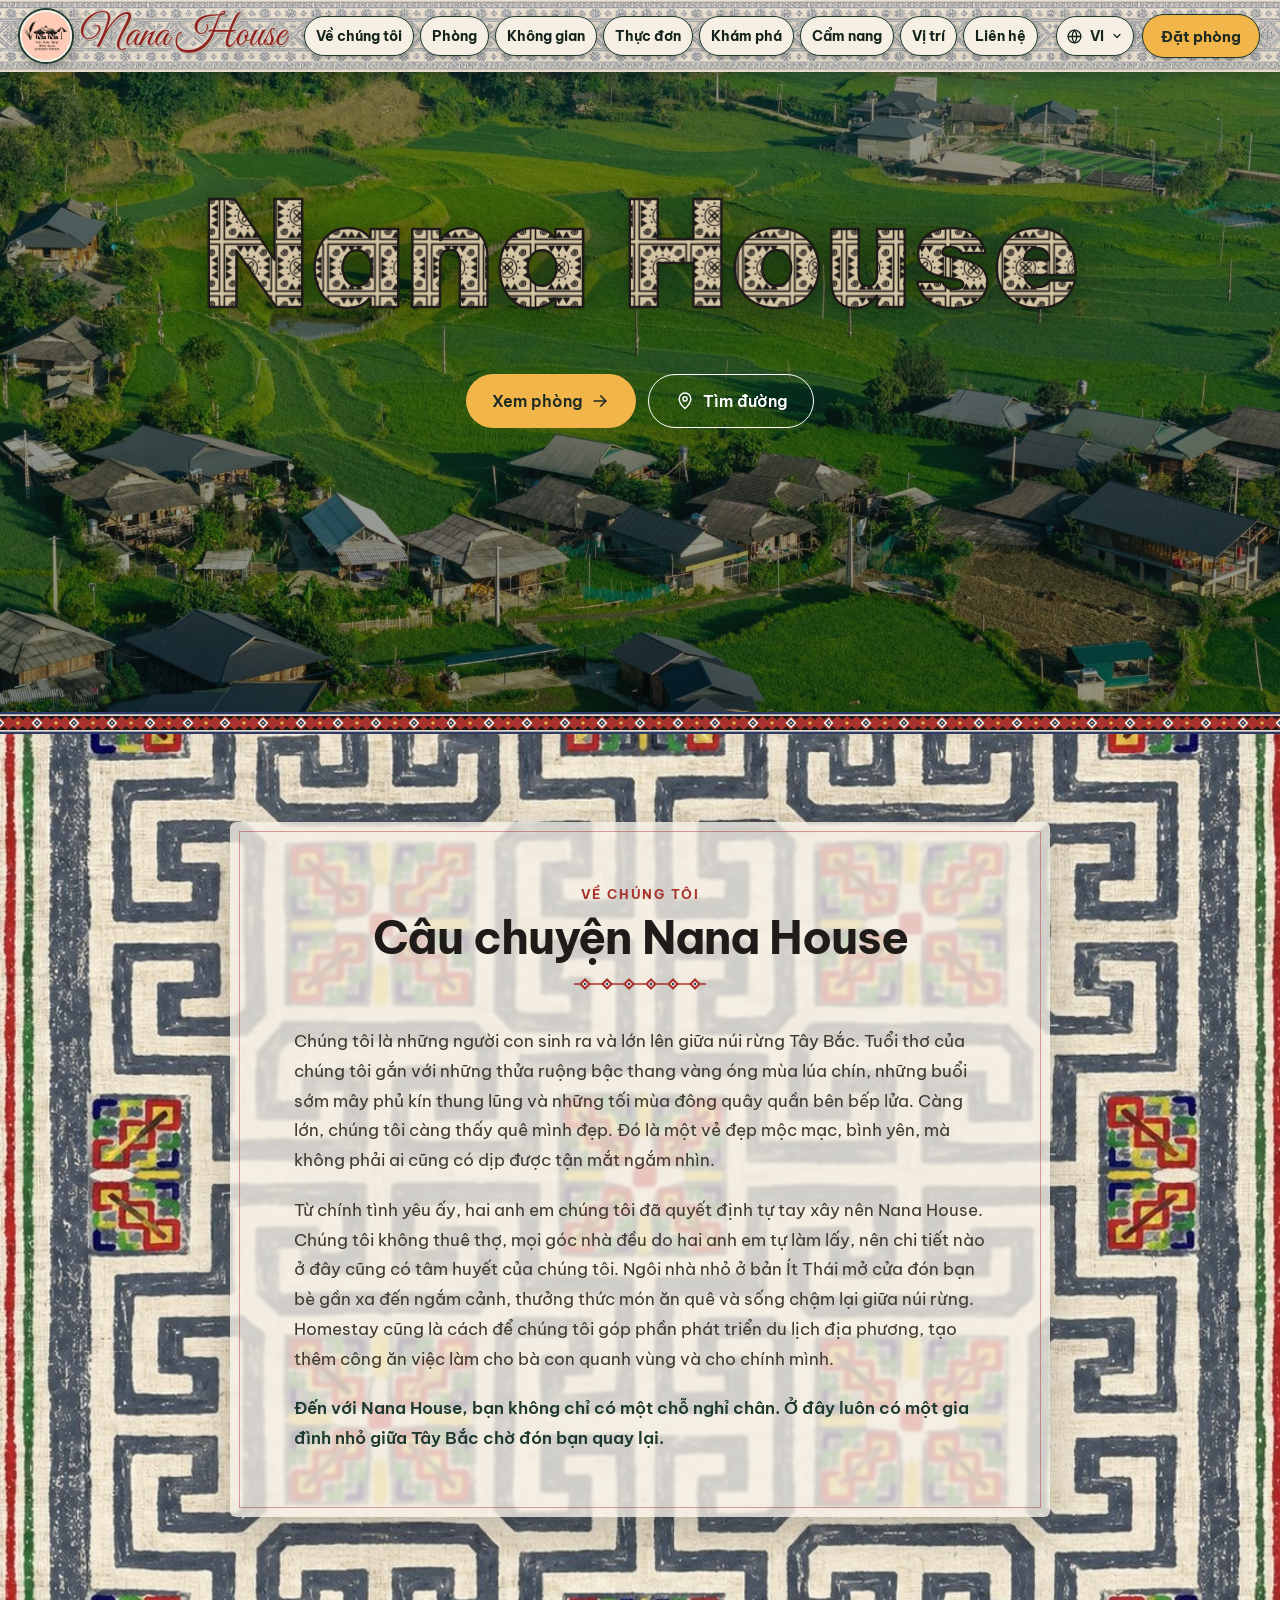
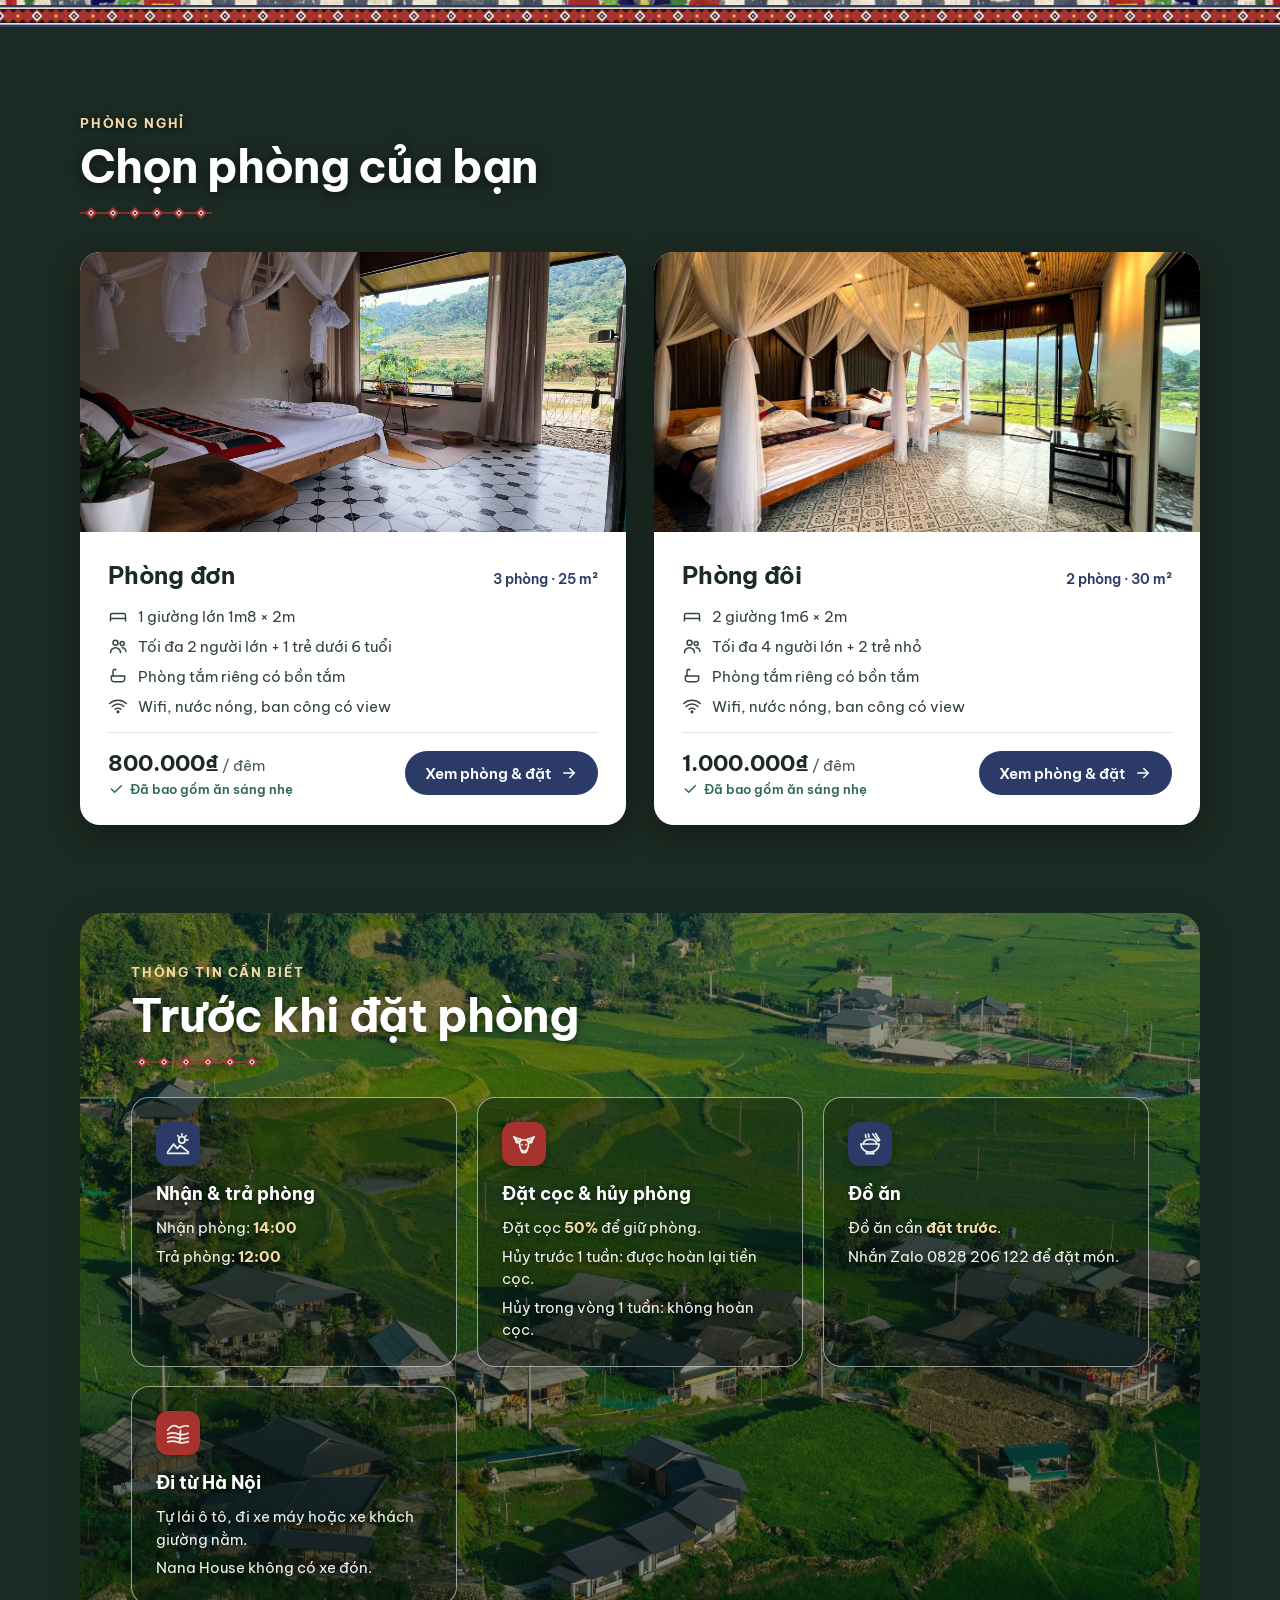
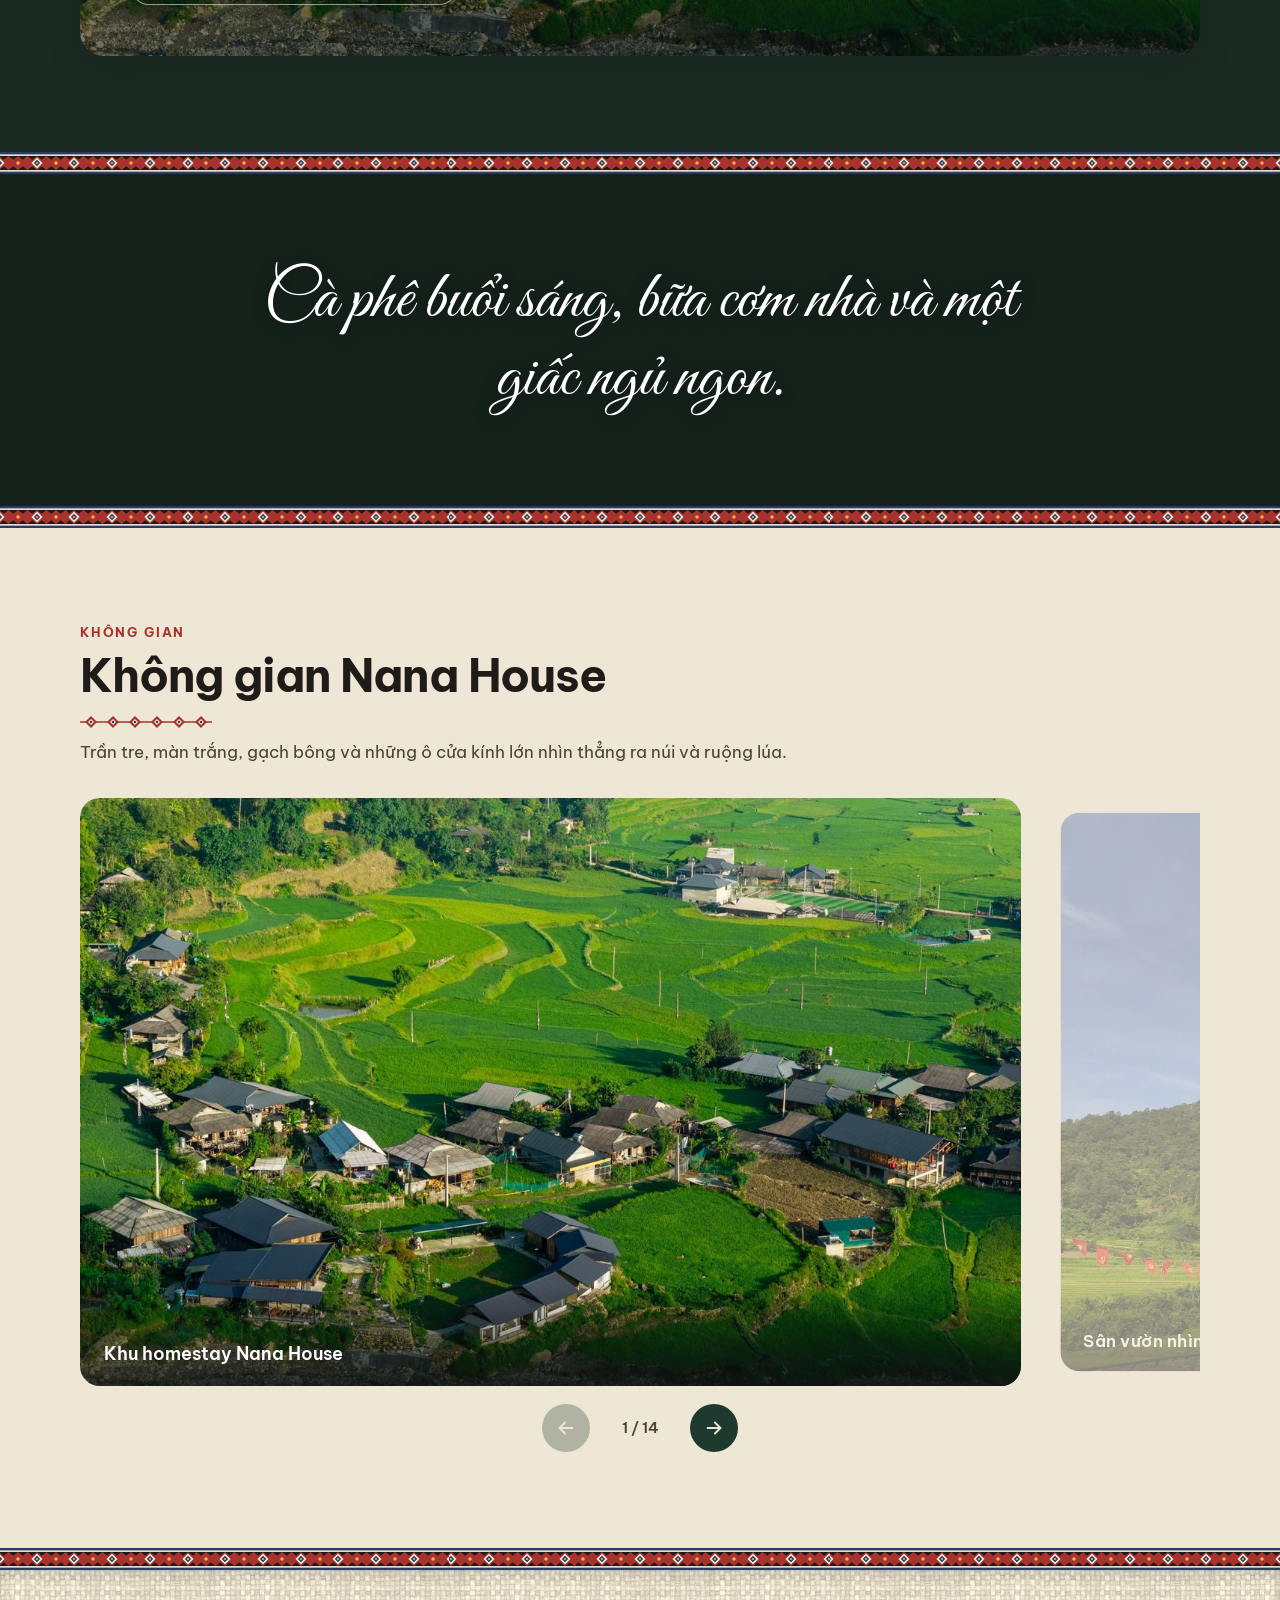
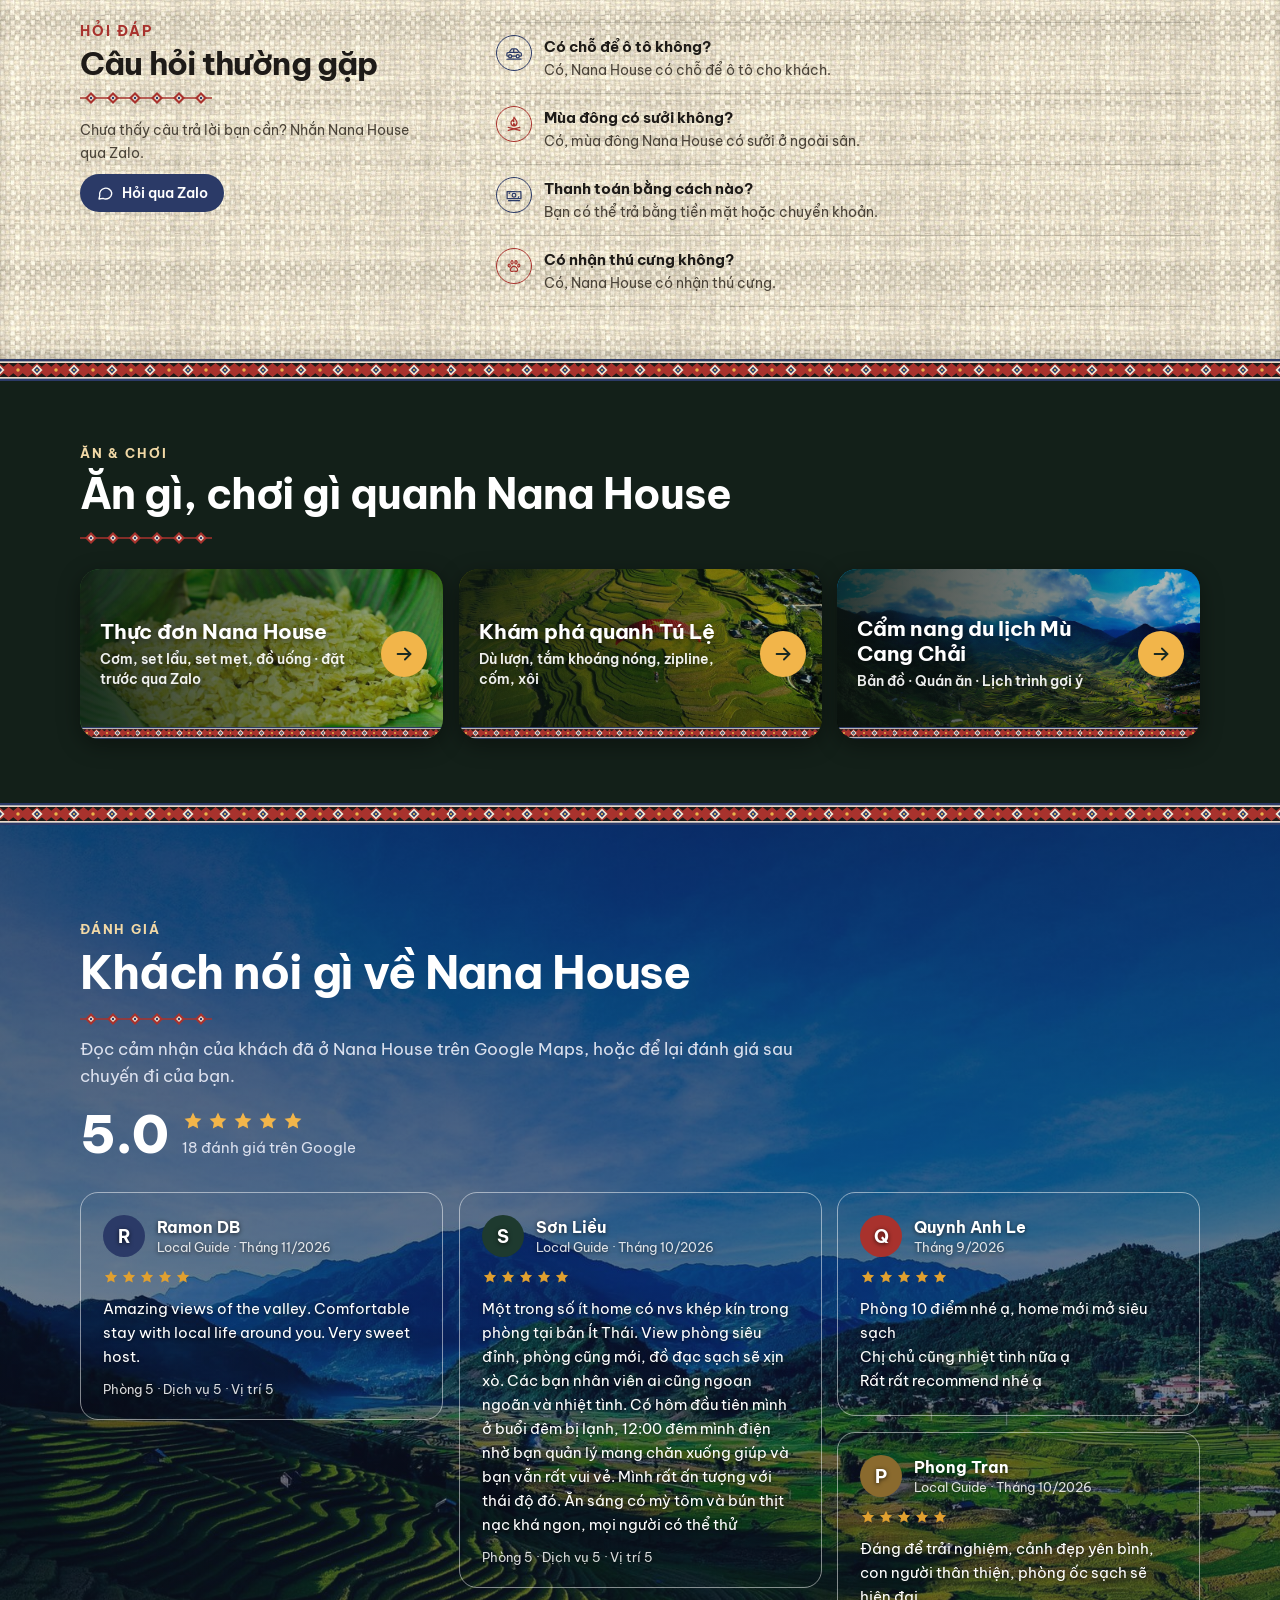
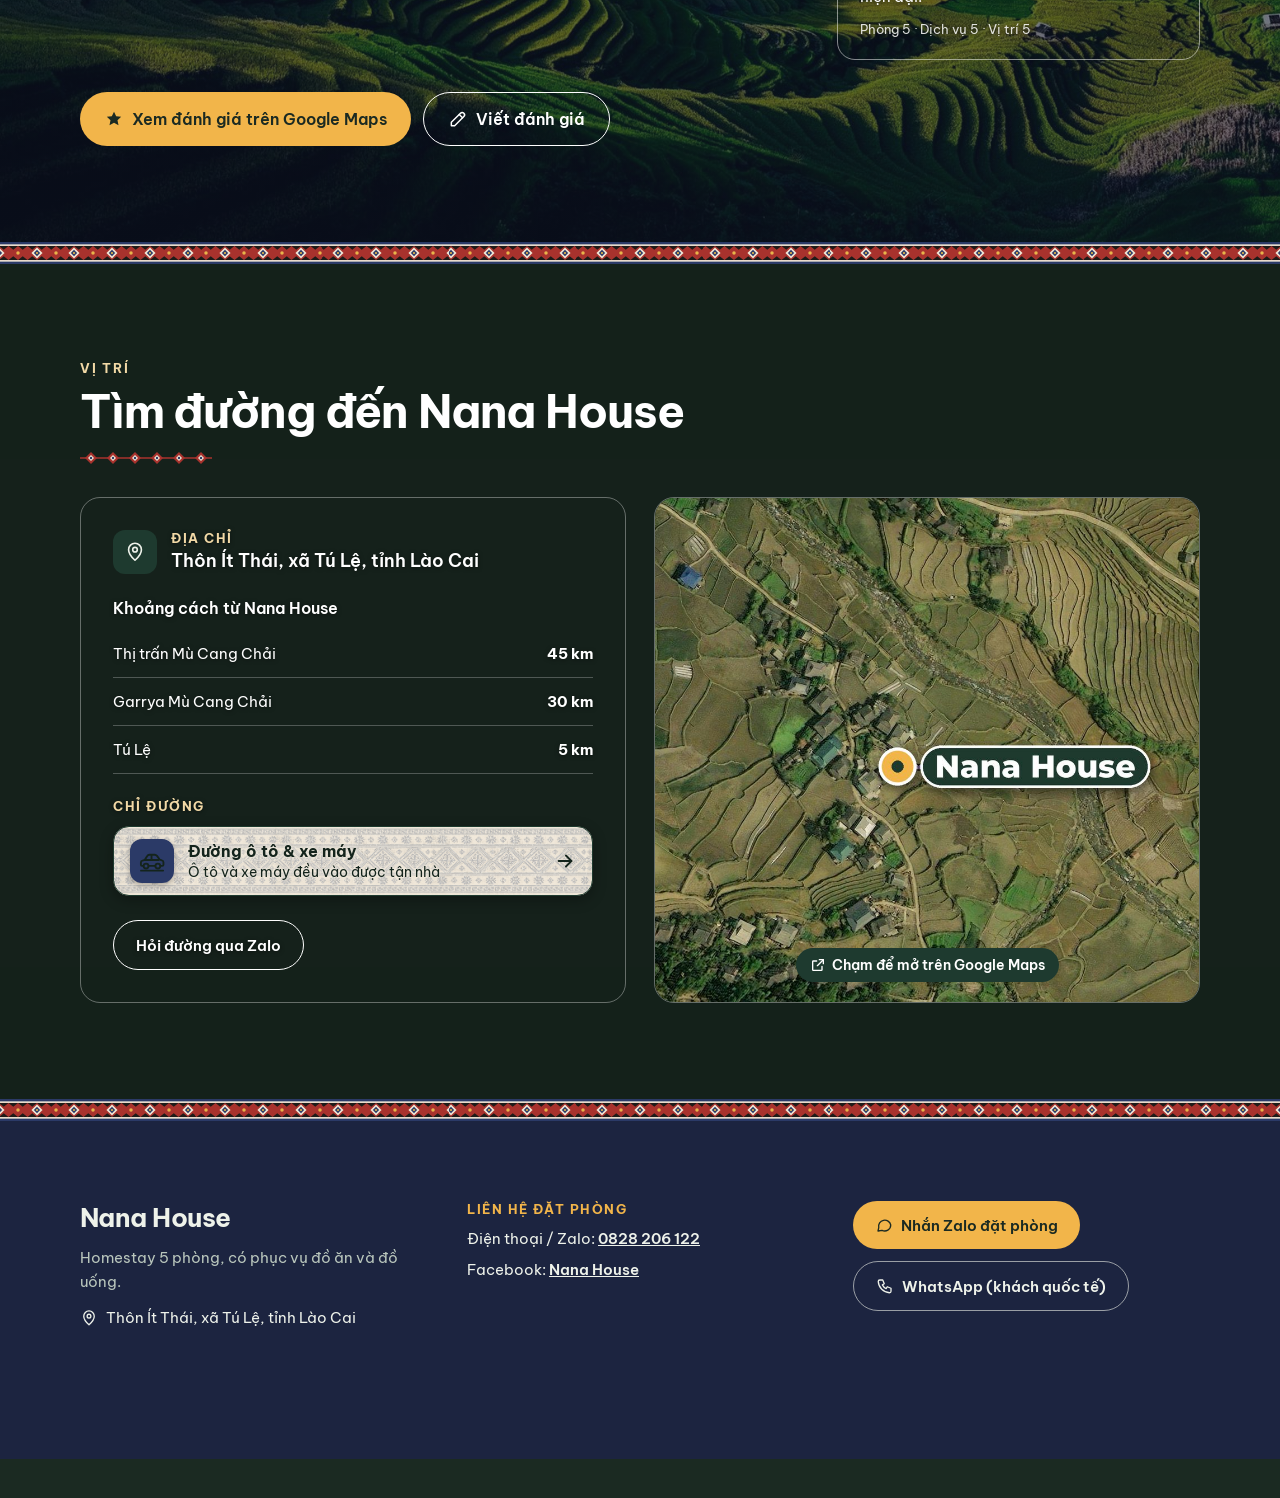
==== index.html @ 9cf0c34d "Sửa chữ trắng ở "Trước khi đặt phòng"; bản đồ Điểm du lịch chuyển sang ảnh vệ tinh - Các ô thông tin" ====
<!doctype html>
<html lang="vi">
<head>
<meta charset="utf-8">
<meta name="viewport" content="width=device-width, initial-scale=1">
<title>Nana House – Homestay ở Tú Lệ, Lào Cai</title>
<meta name="description" content="Nana House – homestay 5 phòng ở thôn Ít Thái, xã Tú Lệ, tỉnh Lào Cai. Phòng có bồn tắm, ban công nhìn ra ruộng bậc thang, có phục vụ đồ ăn, cà phê và đồ uống.">
<meta property="og:type" content="website">
<meta property="og:site_name" content="Nana House">
<meta property="og:title" content="Nana House – Homestay ở Tú Lệ, Lào Cai">
<meta property="og:description" content="Nana House – homestay 5 phòng ở thôn Ít Thái, xã Tú Lệ, tỉnh Lào Cai. Phòng có bồn tắm, ban công nhìn ra ruộng bậc thang, có phục vụ đồ ăn, cà phê và đồ uống.">
<meta property="og:image" content="https://nanahousetule.github.io/img/og-image.jpg">
<meta property="og:image:width" content="1200">
<meta property="og:image:height" content="630">
<meta property="og:url" content="https://nanahousetule.github.io/">
<meta name="twitter:card" content="summary_large_image">
<link rel="canonical" href="https://nanahousetule.github.io/">
<meta name="theme-color" content="#1E3A2F">
<link rel="icon" href="img/favicon.svg" type="image/svg+xml">
<link href="https://fonts.googleapis.com/css2?family=Be+Vietnam+Pro:wght@400;500;600;700;800;900&amp;family=Great+Vibes&amp;display=swap" rel="stylesheet">
<style>
html{scroll-behavior:smooth}
body{margin:0;font-family:'Be Vietnam Pro',system-ui,sans-serif;color:#1B2A22;background:#1B2A22}
.nh-bg{background:#2F5A2A url("img/home-bg.jpg") 45% 70% / cover no-repeat}
a{color:#1E4A38}a:hover{color:#12301F}
.lang-vi .en{display:none}
.lang-en .vi{display:none}
a:focus-visible,button:focus-visible{outline:3px solid #F2B54A;outline-offset:3px}
.nh-strip{display:block;height:22px;background:url("img/brocade.svg") repeat-x center / auto 22px}
.nh-orn{display:block;width:132px;height:14px;margin-top:4px;background:url("img/brocade-sm.svg") repeat-x left center / auto 14px}
@keyframes nhUp{from{opacity:0;transform:perspective(1000px) translateY(70px) rotateX(22deg) scale(.96)}to{opacity:1;transform:none}}
@keyframes nhLeft{from{opacity:0;transform:perspective(1000px) translateX(-90px) rotateY(18deg)}to{opacity:1;transform:none}}
@keyframes nhRight{from{opacity:0;transform:perspective(1000px) translateX(90px) rotateY(-18deg)}to{opacity:1;transform:none}}
.rv-load{animation:nhUp 1.6s cubic-bezier(.16,.8,.24,1) both}
.rv-d2{animation-delay:.35s}
.nh-js .rv,.nh-js .rv-l,.nh-js .rv-r{opacity:0;transition:opacity 1.4s ease,transform 1.6s cubic-bezier(.16,.8,.24,1);will-change:opacity,transform}
.nh-js .rv,.nh-js .rv-l,.nh-js .rv-r{transform:perspective(1000px) translateY(80px) rotateX(14deg) scale(.97)}
.nh-js .is-in{opacity:1;transform:none}
.nh-car{position:relative;display:flex;flex-direction:column;gap:18px}
.nh-track{position:relative;display:flex;gap:16px;overflow-x:auto;overflow-y:hidden;scroll-snap-type:x mandatory;scroll-behavior:smooth;-webkit-overflow-scrolling:touch;overscroll-behavior-x:contain;scrollbar-width:none}
.nh-track::-webkit-scrollbar{display:none}
.nh-track:focus-visible{outline:3px solid #F2B54A;outline-offset:4px}
.nh-slide{position:relative;flex:0 0 84%;margin:0;scroll-snap-align:center;scroll-snap-stop:always;aspect-ratio:16/10;max-height:620px;border-radius:20px;overflow:hidden;background:#D8C9AA}
.nh-js .nh-slide{opacity:.45;transform:scale(.95);transition:opacity 1s ease,transform 1.1s cubic-bezier(.16,.8,.24,1)}
.nh-js .nh-slide.nh-on{opacity:1;transform:none}
.nh-slide img{display:block;width:100%;height:100%;object-fit:cover}
.nh-slide figcaption{position:absolute;left:0;right:0;bottom:0;padding:56px 24px 20px;background:linear-gradient(to top,rgba(14,20,16,.82),rgba(14,20,16,0));color:#FFFFFF;font-size:18px;font-weight:600;line-height:1.35}
.nh-ctrl{display:flex;align-items:center;justify-content:center;gap:14px}
.nh-arrow{width:48px;height:48px;border:0;border-radius:999px;background:#1E3A2F;color:#EFE7D6;display:flex;align-items:center;justify-content:center;cursor:pointer;transition:opacity .3s}
.nh-arrow:disabled{opacity:.3;cursor:default}
.nh-dots{display:flex;align-items:center}
.nh-dot{width:28px;height:44px;border:0;padding:0;background:transparent;display:flex;align-items:center;justify-content:center;cursor:pointer}
.nh-dot span{display:block;width:9px;height:9px;border-radius:999px;background:rgba(30,27,24,.28);transition:width .5s ease,background .5s ease}
.nh-dot.nh-on span{width:24px;background:#A8322D}
.nh-duo{display:grid;grid-template-columns:1fr 1fr;gap:4px;background:#EFE7D6}
.nh-duo img{min-width:0;min-height:0}
.nh-count{min-width:72px;text-align:center;font-size:15px;font-weight:600;color:#4A4338;font-variant-numeric:tabular-nums}
@media (max-width: 720px){.nh-slide{flex-basis:88%;aspect-ratio:4/3}.nh-slide figcaption{font-size:15px;padding:44px 16px 14px}}
.nh-faq{display:grid;grid-template-columns:minmax(240px,1fr) 2fr;gap:28px 64px;align-items:start}
@media (max-width: 860px){.nh-faq{grid-template-columns:1fr}}
.nh-revs article{background:transparent !important;border:1px solid rgba(255,255,255,.5);color:#FFFFFF !important;text-shadow:0 1px 4px rgba(0,0,0,.7)}
.nh-revs article p,.nh-revs article strong{color:#FFFFFF !important}
.nh-revs article strong+span,.nh-revs article p+p{color:rgba(255,255,255,.85) !important}
@media (prefers-reduced-motion: reduce){.rv-load{animation:none}.nh-js .rv,.nh-js .rv-l,.nh-js .rv-r{opacity:1;transform:none;transition:none}}
.nh-lg{font-family:inherit;font-size:13px;font-weight:700;min-width:44px;min-height:40px;padding:0 10px;border:0;border-radius:999px;cursor:pointer;background:transparent;color:#EEF2EA}.nh-lg[aria-pressed="true"]{background:#EEF2EA;color:#14241C}
[hidden]{display:none !important}

.nh-solo-in{animation:nhSoloIn .45s ease both}
@keyframes nhSoloIn{from{opacity:0;transform:translateY(16px)}to{opacity:1;transform:none}}
@media (prefers-reduced-motion: reduce){.nh-solo-in{animation:none}}

/* FAQ: compact */
#faq{padding:52px 20px !important}
#faq h2{font-size:clamp(24px,3.4vw,32px) !important}
#faq .nh-faq > div:first-child{gap:6px !important}
#faq .nh-faq > div:first-child p{font-size:14px !important}
#faq .nh-faq > div:first-child a{min-height:38px !important;padding:0 16px !important;font-size:14px !important}
#faq .nh-faq > div:last-child > div{padding:12px 0 !important;gap:12px !important}
#faq .nh-faq > div:last-child > div > span{width:34px !important;height:34px !important}
#faq .nh-faq > div:last-child > div > span svg{width:18px;height:18px}
#faq h3{font-size:15px !important}
#faq h3 + p{font-size:14px !important;line-height:1.5 !important}
@media (max-width:760px){#about{background-size:100% auto !important;background-repeat:repeat-y !important;background-position:center top !important}}

/* Ăn & chơi: three photo cards */
.nh-hub{background:rgba(12,22,17,.5);color:#FFFFFF;padding:64px 20px}
.nh-hub-in{max-width:1120px;margin:0 auto;display:flex;flex-direction:column;gap:24px}
.nh-hub-head{display:flex;flex-direction:column;gap:10px}
.nh-hub-eyebrow{margin:0;font-size:13px;font-weight:700;letter-spacing:.14em;text-transform:uppercase;color:#F2D9A6}
.nh-hub h2{margin:0;font-size:clamp(28px,4vw,42px);line-height:1.1;letter-spacing:-.025em;font-weight:700}
.nh-hub-grid{display:grid;grid-template-columns:repeat(auto-fit,minmax(290px,1fr));gap:16px}
.nh-pcard{position:relative;display:block;height:170px;border-radius:20px;overflow:hidden;color:#FFFFFF;text-decoration:none;background-color:#27435A;background-size:cover;background-repeat:no-repeat;box-shadow:0 6px 22px rgba(0,0,0,.4)}
.nh-pcard:before{content:"";position:absolute;inset:0;background:linear-gradient(90deg,rgba(12,22,17,.84) 0%,rgba(12,22,17,.5) 62%,rgba(12,22,17,.18) 100%)}
.nh-pcard-in{position:absolute;left:20px;right:76px;top:50%;transform:translateY(-50%);text-shadow:0 1px 6px rgba(0,0,0,.6)}
.nh-pcard-t{display:block;font-size:21px;font-weight:700;line-height:1.2;letter-spacing:-.01em}
.nh-pcard-s{display:block;margin-top:6px;font-size:14px;font-weight:600;line-height:1.4;opacity:.92}
.nh-pcard-go{position:absolute;right:16px;top:50%;transform:translateY(-50%);width:46px;height:46px;border-radius:50%;background:#F2B54A;color:#1B2A22;display:flex;align-items:center;justify-content:center}
.nh-pcard-strip{position:absolute;left:0;right:0;bottom:0;height:12px;background:url("img/brocade.svg") repeat-x center / auto 12px}

/* Reviews: long reviews fold on phones */
@media (max-width:760px){.nh-rev-text.is-clamp{display:-webkit-box;-webkit-line-clamp:4;-webkit-box-orient:vertical;overflow:hidden}}
.nh-rev-more{align-self:flex-start;margin-top:-4px;padding:4px 0;border:0;background:none;color:#F2D9A6;font:700 14px/1.2 inherit;font-family:inherit;text-decoration:underline;cursor:pointer}

/* Quick booking */
.nh-quick{background:#FFFFFF;border:1.5px solid #1E3A2F;border-radius:20px;padding:24px;box-shadow:0 8px 24px rgba(30,27,24,.12);display:flex;flex-direction:column;gap:14px;color:#1E1B18}
.nh-quick-eyebrow{margin:0;font-size:13px;font-weight:700;letter-spacing:.14em;text-transform:uppercase;color:#A8322D}
.nh-quick h3{margin:4px 0 0;font-size:clamp(22px,3vw,28px);line-height:1.2;font-weight:700}
.nh-quick-sub{margin:6px 0 0;font-size:15px;line-height:1.55;color:#4A4338}
.nh-quick-form{display:grid;grid-template-columns:repeat(4,minmax(0,1fr));gap:12px}
.nh-q{display:flex;flex-direction:column;gap:6px;min-width:0}
.nh-q-wide{grid-column:span 2}
.nh-q-l{font-size:13px;font-weight:700;color:#1E3A2F}
.nh-q select,.nh-q input{width:100%;box-sizing:border-box;height:46px;padding:0 12px;border:1.5px solid #B9B2A2;border-radius:12px;background:#FAF7F1;color:#14241C;font:500 16px/1.2 'Be Vietnam Pro',system-ui,sans-serif;-webkit-appearance:none;appearance:none}
.nh-q select{background-image:linear-gradient(45deg,transparent 50%,#1E3A2F 50%),linear-gradient(135deg,#1E3A2F 50%,transparent 50%);background-position:calc(100% - 18px) 50%,calc(100% - 12px) 50%;background-size:6px 6px;background-repeat:no-repeat;padding-right:30px}
.nh-q select:focus,.nh-q input:focus{outline:3px solid #F2B54A;outline-offset:1px;border-color:#1E3A2F}
.nh-quick-warn{margin:0;padding:10px 14px;border-radius:12px;background:#FFF1EE;border:1.5px solid #A8322D;color:#8E2420;font-size:14px;font-weight:600;line-height:1.5}
.nh-quick-total{display:flex;justify-content:space-between;align-items:baseline;gap:12px;padding:12px 16px;border-radius:12px;background:#EEF2EA;font-size:15px;font-weight:600}
.nh-quick-sum{font-size:22px;color:#1E3A2F}
.nh-quick-fine{margin:-6px 0 0;font-size:13px;color:#6B6355}
.nh-quick-prev-l{margin:4px 0 -8px;font-size:13px;font-weight:700;color:#1E3A2F}
.nh-quick-msg{margin:0;padding:14px 16px;border-radius:12px;background:#FAF7F1;border:1px dashed #B9B2A2;white-space:pre-wrap;word-break:break-word;font:500 14px/1.6 'Be Vietnam Pro',system-ui,sans-serif;color:#2E2A24;-webkit-user-select:text;user-select:text}
.nh-quick-go{display:flex;align-items:center;justify-content:center;gap:10px;min-height:56px;border:0;border-radius:999px;background:#2B3A67;color:#FFFFFF;font:700 17px/1.2 'Be Vietnam Pro',system-ui,sans-serif;cursor:pointer;box-shadow:0 4px 14px rgba(43,58,103,.35)}
.nh-quick-go:hover{background:#22305A}
.nh-quick-done{margin:0;padding:12px 16px;border-radius:12px;background:#EEF7EA;border:1.5px solid #2E7D32;color:#1B4D20;font-size:15px;line-height:1.5}
@media (max-width:760px){.nh-quick{padding:18px}.nh-quick-form{grid-template-columns:1fr 1fr}.nh-q-wide{grid-column:1 / -1}}
.nh-room-img{display:block;overflow:hidden}
.nh-room-img img{transition:transform .6s ease}
.nh-room-img:hover img{transform:scale(1.04)}
/* Bấm vào bất kỳ chỗ nào trong khung phòng cũng mở trang phòng */
.nh-room-card{position:relative;cursor:pointer;transition:transform .25s ease,box-shadow .25s ease}
.nh-room-go::after{content:"";position:absolute;inset:0;z-index:1;border-radius:20px}
@media (hover:hover){.nh-room-card:hover{transform:translateY(-4px);box-shadow:0 14px 34px rgba(30,58,47,.14)}.nh-room-card:hover .nh-room-img img{transform:scale(1.04)}}

/* "Thông tin cần biết" trên trang chủ: nền ảnh bản làng và ruộng, các ô trong suốt */
.nh-info-photo{position:relative;border-radius:24px;overflow:hidden;padding:clamp(28px,4vw,52px);color:#FFFFFF;
  background:linear-gradient(rgba(12,22,17,.42),rgba(12,22,17,.5)),#2F5A2A url("img/thong-tin-bg.jpg") 40% 85% / cover no-repeat;box-shadow:0 10px 30px rgba(20,36,28,.25)}
@media (max-width:760px){.nh-info-photo{margin:0 -10px;padding:26px 18px;background-image:linear-gradient(rgba(12,22,17,.42),rgba(12,22,17,.52)),url("img/thong-tin-bg-sm.jpg");background-position:center,50% 80%}}
.nh-info-photo .rv > p:first-child{color:#F2D9A6 !important}
.nh-info-photo h2{color:#FFFFFF;text-shadow:0 2px 10px rgba(0,0,0,.5)}
.nh-info-photo > div:last-child > .rv{background:rgba(12,22,17,.38) !important;border:1.5px solid rgba(255,255,255,.55);color:#FFFFFF;text-shadow:0 1px 5px rgba(0,0,0,.6)}
.nh-info-photo h3{color:#FFFFFF}
.nh-info-photo ul{color:#F1F4EE !important}
.nh-info-photo strong{color:#F2D9A6 !important}
.nh-info-photo > div:last-child > .rv > span:first-child{box-shadow:0 2px 8px rgba(0,0,0,.3)}

/* Phần Phòng nghỉ: nền trong suốt, thấy ảnh ruộng phía sau */
.nh-rooms-sec #rooms > .rv:first-child > p:first-child{color:#F2D9A6 !important;text-shadow:0 1px 6px rgba(0,0,0,.6)}
.nh-rooms-sec #rooms > .rv:first-child h2{color:#FFFFFF;text-shadow:0 2px 12px rgba(0,0,0,.55)}
.nh-rooms-sec .nh-room-card{box-shadow:0 10px 30px rgba(0,0,0,.3)}

/* Nút "Đường ô tô & xe máy": nền thổ cẩm giống thanh menu */
.nh-route-btn{background:linear-gradient(rgba(246,240,228,.72),rgba(246,240,228,.72)),#E9DFCB url("img/header-tho-cam.jpg") center / auto 100% repeat-x !important;
  border:1.5px solid #1E3A2F !important;color:#14241C !important;box-shadow:0 4px 14px rgba(0,0,0,.3);text-shadow:0 0 6px #F6F0E4,0 0 2px #F6F0E4}
.nh-route-btn span{color:#14241C !important}
.nh-route-btn > span:first-child{box-shadow:0 2px 6px rgba(0,0,0,.3);text-shadow:none}
.nh-route-btn:hover{filter:brightness(1.05)}
</style>
<link rel="stylesheet" href="css/header.css">
</head>
<body>
<div id="nh-root" class="lang-vi" style="position: relative; font-family: 'Be Vietnam Pro', system-ui, sans-serif; color: #1B2A22">

<div class="nh-bg" aria-hidden="true" style="position: fixed; top: 0; right: 0; bottom: 0; left: 0; z-index: 0"></div>

<div style="position: relative; z-index: 1; overflow-x: clip">

<header class="nh-head">
<div class="nh-head-in">
<a href="#top" class="nh-brand"><img src="img/logo-nana.png" alt="" width="52" height="52">Nana House</a>
<nav class="nh-nav" aria-label="Menu">
<a href="#about"><span class="vi">Về chúng tôi</span><span class="en">About us</span></a>
<a href="#rooms"><span class="vi">Phòng</span><span class="en">Rooms</span></a>
<a href="#space"><span class="vi">Không gian</span><span class="en">Our space</span></a>
<a href="thuc-don.html"><span class="vi">Thực đơn</span><span class="en">Menu</span></a>
<a href="kham-pha.html"><span class="vi">Khám phá</span><span class="en">Explore</span></a>
<a href="mu-cang-chai.html"><span class="vi">Cẩm nang</span><span class="en">Travel guide</span></a>
<a href="#location"><span class="vi">Vị trí</span><span class="en">Location</span></a>
<a href="#contact"><span class="vi">Liên hệ</span><span class="en">Contact</span></a>
</nav>
<div class="nh-head-r">
<div class="nh-langs">
<button type="button" class="nh-lang-btn" aria-haspopup="true" aria-expanded="false" aria-label="Ngôn ngữ / Language"><svg width="17" height="17" viewBox="0 0 24 24" fill="none" stroke="currentColor" stroke-width="1.8" stroke-linecap="round" stroke-linejoin="round" aria-hidden="true"><circle cx="12" cy="12" r="9"></circle><path d="M3 12h18"></path><path d="M12 3a14 14 0 0 1 0 18a14 14 0 0 1 0-18z"></path></svg><span class="nh-lang-cur">VI</span><svg class="nh-lang-car" width="12" height="12" viewBox="0 0 24 24" fill="none" stroke="currentColor" stroke-width="2.4" stroke-linecap="round" stroke-linejoin="round" aria-hidden="true"><path d="M6 9l6 6 6-6"></path></svg></button>
<div class="nh-lang-menu" translate="no">
<button type="button" class="nh-lg" data-lang="vi" aria-pressed="true" lang="vi">Tiếng Việt</button>
<button type="button" class="nh-lg" data-lang="en" aria-pressed="false" lang="en">English</button>
<button type="button" class="nh-lg" data-lang="ko" aria-pressed="false" lang="ko">한국어</button>
<button type="button" class="nh-lg" data-lang="zh" aria-pressed="false" lang="zh">中文</button>
<button type="button" class="nh-lg" data-lang="fr" aria-pressed="false" lang="fr">Français</button>
<button type="button" class="nh-lg" data-lang="ru" aria-pressed="false" lang="ru">Русский</button>
<button type="button" class="nh-lg" data-lang="de" aria-pressed="false" lang="de">Deutsch</button>
<p class="nh-lang-sep"><span class="vi">Ngôn ngữ khác (Google Dịch)</span><span class="en">More languages (Google Translate)</span></p>
<div class="nh-lang-gt">
<a data-gt="ja" lang="ja" rel="noopener">日本語</a>
<a data-gt="th" lang="th" rel="noopener">ไทย</a>
<a data-gt="es" lang="es" rel="noopener">Español</a>
<a data-gt="it" lang="it" rel="noopener">Italiano</a>
<a data-gt="nl" lang="nl" rel="noopener">Nederlands</a>
<a data-gt="iw" lang="he" rel="noopener">עברית</a>
<a data-gt="hi" lang="hi" rel="noopener">हिन्दी</a>
<a data-gt="ne" lang="ne" rel="noopener">नेपाली</a>
<a data-gt="id" lang="id" rel="noopener">Indonesia</a>
</div>
</div>
</div>
<a href="dat-phong.html" class="nh-book"><span class="vi">Đặt phòng</span><span class="en">Book now</span></a>
</div>
</div>
</header>
<div id="nh-head-space" class="nh-head-space" aria-hidden="true"></div>
<a class="nh-backbar" data-solo href="#top"><svg width="18" height="18" viewBox="0 0 24 24" fill="none" stroke="currentColor" stroke-width="2.2" stroke-linecap="round" stroke-linejoin="round" aria-hidden="true"><path d="M19 12H5"></path><path d="M11 18l-6-6 6-6"></path></svg><span class="vi">Quay lại</span><span class="en">Back</span></a>

<section id="top" style="min-height: 640px; display: flex; align-items: center; background: rgba(12, 22, 17, 0.42); color: #FFFFFF">
<div style="max-width: 1120px; width: 100%; margin: 0 auto; padding: 96px 24px; box-sizing: border-box; display: flex; flex-direction: column; align-items: center; gap: 36px; text-align: center">
<h1 class="rv-load" style="margin: 0; width: 100%; display: flex; justify-content: center">
<svg viewBox="0 0 1160 210" role="img" aria-label="Nana House" style="width: 100%; max-width: 940px; height: auto; overflow: visible; filter: drop-shadow(0 4px 18px rgba(0, 0, 0, 0.35))">
<defs>
<pattern id="nhHemp" patternUnits="userSpaceOnUse" width="4" height="4">
<rect width="4" height="4" fill="#D8C9AA"></rect>
<rect width="4" height="0.8" fill="#C8B794"></rect>
<rect width="0.8" height="4" fill="#CFBF9E"></rect>
</pattern>
<pattern id="nhHmong" patternUnits="userSpaceOnUse" x="0" y="27" width="64" height="64">
<rect width="64" height="64" fill="url(#nhHemp)"></rect>
<rect x="3" y="3" width="58" height="58" fill="none" stroke="#1E1B18" stroke-width="2"></rect>
<path d="M18 5 L22.7 13 L27.3 5 Z M27.3 5 L32 13 L36.7 5 Z M36.7 5 L41.3 13 L46 5 Z" fill="#1E1B18"></path>
<path d="M18 59 L22.7 51 L27.3 59 Z M27.3 59 L32 51 L36.7 59 Z M36.7 59 L41.3 51 L46 59 Z" fill="#1E1B18"></path>
<path d="M5 18 L13 22.7 L5 27.3 Z M5 27.3 L13 32 L5 36.7 Z M5 36.7 L13 41.3 L5 46 Z" fill="#1E1B18"></path>
<path d="M59 18 L51 22.7 L59 27.3 Z M59 27.3 L51 32 L59 36.7 Z M59 36.7 L51 41.3 L59 46 Z" fill="#1E1B18"></path>
<g fill="none" stroke="#1E1B18" stroke-width="1.4" stroke-linecap="round">
<path d="M13 13 A1 1 0 0 1 15 13 A2 2 0 0 1 11 13 A3 3 0 0 1 17 13 A4 4 0 0 1 9 13"></path>
<path d="M51 13 A1 1 0 0 1 53 13 A2 2 0 0 1 49 13 A3 3 0 0 1 55 13 A4 4 0 0 1 47 13"></path>
<path d="M13 51 A1 1 0 0 1 15 51 A2 2 0 0 1 11 51 A3 3 0 0 1 17 51 A4 4 0 0 1 9 51"></path>
<path d="M51 51 A1 1 0 0 1 53 51 A2 2 0 0 1 49 51 A3 3 0 0 1 55 51 A4 4 0 0 1 47 51"></path>
<circle cx="32" cy="32" r="12"></circle>
<g transform="rotate(45 32 32)">
<rect x="29.5" y="23" width="5" height="18" rx="2.5"></rect>
<rect x="23" y="29.5" width="18" height="5" rx="2.5"></rect>
</g>
</g>
<g fill="#1E1B18">
<circle cx="47.5" cy="32" r="1.3"></circle>
<circle cx="45.42" cy="39.75" r="1.3"></circle>
<circle cx="39.75" cy="45.42" r="1.3"></circle>
<circle cx="32" cy="47.5" r="1.3"></circle>
<circle cx="24.25" cy="45.42" r="1.3"></circle>
<circle cx="18.58" cy="39.75" r="1.3"></circle>
<circle cx="16.5" cy="32" r="1.3"></circle>
<circle cx="18.58" cy="24.25" r="1.3"></circle>
<circle cx="24.25" cy="18.58" r="1.3"></circle>
<circle cx="32" cy="16.5" r="1.3"></circle>
<circle cx="39.75" cy="18.58" r="1.3"></circle>
<circle cx="45.42" cy="24.25" r="1.3"></circle>
<circle cx="32" cy="32" r="3.4"></circle>
</g>
<circle cx="32" cy="32" r="1.4" fill="#D8C9AA"></circle>
</pattern>
</defs>
<text x="580" y="172" text-anchor="middle" font-family="'Be Vietnam Pro', system-ui, sans-serif" font-weight="900" font-size="180" letter-spacing="-2" fill="url(#nhHmong)" stroke="#1E1B18" stroke-width="3" stroke-linejoin="round">Nana House</text>
</svg>
</h1>
<div class="rv-load rv-d2" style="display: flex; flex-wrap: wrap; justify-content: center; gap: 12px">
<a href="#rooms" style="display: inline-flex; align-items: center; gap: 8px; min-height: 52px; padding: 0 26px; border-radius: 999px; background: #F2B54A; color: #1B2A22; text-decoration: none; font-size: 16px; font-weight: 600"><span class="vi">Xem phòng</span><span class="en">See rooms</span>
<svg width="20" height="20" viewBox="0 0 24 24" fill="none" stroke="currentColor" stroke-width="2" stroke-linecap="round" stroke-linejoin="round" aria-hidden="true"><path d="M5 12h14"></path><path d="M13 6l6 6-6 6"></path></svg></a>
<a href="https://www.google.com/maps/dir/?api=1&amp;destination=21.76900,104.26577&amp;travelmode=driving" target="_blank" rel="noopener" style="display: inline-flex; align-items: center; gap: 8px; min-height: 52px; padding: 0 26px; border-radius: 999px; border: 1.5px solid #FFFFFF; color: #FFFFFF; text-decoration: none; font-size: 16px; font-weight: 600">
<svg width="20" height="20" viewBox="0 0 24 24" fill="none" stroke="currentColor" stroke-width="1.75" stroke-linecap="round" stroke-linejoin="round" aria-hidden="true"><path d="M12 21s-7-6.2-7-11.5A7 7 0 0 1 19 9.5C19 14.8 12 21 12 21z"></path><circle cx="12" cy="9.5" r="2.5"></circle></svg>
<span class="vi">Tìm đường</span><span class="en">Get directions</span></a>
</div>
</div>
</section>

<div class="nh-strip" aria-hidden="true"></div>
<section id="about" style="background: #EDE5D3 url('img/hoa-van-ve-chung-toi.jpg') center / cover no-repeat; color: #1E1B18; padding: 88px 14px; scroll-margin-top: 70px">
<div style="max-width: 820px; margin: 0 auto; padding: clamp(40px, 6vw, 64px) clamp(22px, 6vw, 64px); box-sizing: border-box; border-radius: 6px; background: rgba(246, 241, 232, 0.78); -webkit-backdrop-filter: blur(1.5px); backdrop-filter: blur(1.5px); outline: 1.5px solid rgba(168, 50, 45, 0.45); outline-offset: -10px; box-shadow: 0 14px 40px rgba(30, 27, 24, 0.25); display: flex; flex-direction: column; gap: 36px">
<div class="rv" style="display: flex; flex-direction: column; align-items: center; gap: 10px; text-align: center">
<p style="margin: 0; font-size: 13px; font-weight: 700; letter-spacing: 0.14em; text-transform: uppercase; color: #A8322D"><span class="vi">Về chúng tôi</span><span class="en">About us</span></p>
<h2 style="margin: 0; font-size: clamp(32px, 4.5vw, 46px); line-height: 1.1; letter-spacing: -0.025em; font-weight: 700"><span class="vi">Câu chuyện Nana House</span><span class="en">The Nana House story</span></h2>
<span class="nh-orn" aria-hidden="true"></span>
</div>
<div class="rv" style="display: flex; flex-direction: column; gap: 20px; font-size: 17px; line-height: 1.75; color: #3F3A30">
<p style="margin: 0"><span class="vi">Chúng tôi là những người con sinh ra và lớn lên giữa núi rừng Tây Bắc. Tuổi thơ của chúng tôi gắn với những thửa ruộng bậc thang vàng óng mùa lúa chín, những buổi sớm mây phủ kín thung lũng và những tối mùa đông quây quần bên bếp lửa. Càng lớn, chúng tôi càng thấy quê mình đẹp. Đó là một vẻ đẹp mộc mạc, bình yên, mà không phải ai cũng có dịp được tận mắt ngắm nhìn.</span><span class="en">We were born and raised in the mountains of Northwest Vietnam. Our childhood was golden terraced rice fields at harvest time, mornings when clouds filled the valley, and winter evenings gathered around the fire. The older we grew, the more we realised how beautiful our homeland is. Its beauty is simple and peaceful, and not everyone gets the chance to see it for themselves.</span></p>
<p style="margin: 0"><span class="vi">Từ chính tình yêu ấy, hai anh em chúng tôi đã quyết định tự tay xây nên Nana House. Chúng tôi không thuê thợ, mọi góc nhà đều do hai anh em tự làm lấy, nên chi tiết nào ở đây cũng có tâm huyết của chúng tôi. Ngôi nhà nhỏ ở bản Ít Thái mở cửa đón bạn bè gần xa đến ngắm cảnh, thưởng thức món ăn quê và sống chậm lại giữa núi rừng. Homestay cũng là cách để chúng tôi góp phần phát triển du lịch địa phương, tạo thêm công ăn việc làm cho bà con quanh vùng và cho chính mình.</span><span class="en">That love is what led us, two siblings, to build Nana House with our own hands. We hired no builders, so every corner of the house is our own work and carries our hearts in it. Our small home in Ít Thái village welcomes friends from near and far to take in the scenery, taste local food and slow down among the mountains. The homestay is also our way of helping tourism grow here and creating jobs for local people, and for ourselves.</span></p>
<p style="margin: 0; font-weight: 600; color: #1E3A2F"><span class="vi">Đến với Nana House, bạn không chỉ có một chỗ nghỉ chân. Ở đây luôn có một gia đình nhỏ giữa Tây Bắc chờ đón bạn quay lại.</span><span class="en">At Nana House you'll find more than a place to stay. There will always be a small family in the Northwest waiting to welcome you back.</span></p>
</div>
</div>
</section>

<div class="nh-strip" aria-hidden="true"></div>
<section class="nh-rooms-sec" style="background: transparent; padding: 88px 24px 96px">
<div style="max-width: 1120px; margin: 0 auto; display: flex; flex-direction: column; gap: 88px">

<div id="rooms" style="display: flex; flex-direction: column; gap: 32px; scroll-margin-top: 90px">
<div class="rv" style="display: flex; flex-direction: column; gap: 10px">
<p style="margin: 0; font-size: 13px; font-weight: 700; letter-spacing: 0.14em; text-transform: uppercase; color: #A8322D"><span class="vi">Phòng nghỉ</span><span class="en">Rooms</span></p>
<h2 style="margin: 0; font-size: clamp(32px, 4.5vw, 46px); line-height: 1.1; letter-spacing: -0.025em; font-weight: 700"><span class="vi">Chọn phòng của bạn</span><span class="en">Choose your room</span></h2>
<span class="nh-orn" aria-hidden="true"></span>
</div>
<div style="display: grid; grid-template-columns: repeat(auto-fit, minmax(300px, 1fr)); gap: 28px">

<article class="rv-l nh-room-card" style="background: #FFFFFF; border-radius: 20px; overflow: hidden; display: flex; flex-direction: column">
<a href="phong-don.html" class="nh-room-img" aria-hidden="true" tabindex="-1"><img src="img/room-single-2.jpg" alt="Phòng đơn tại Nana House / Single room at Nana House" style="display: block; width: 100%; height: 280px; object-fit: cover; object-position: center"></a>
<div style="padding: 28px; display: flex; flex-direction: column; gap: 16px; flex-grow: 1">
<div style="display: flex; align-items: baseline; justify-content: space-between; gap: 12px; flex-wrap: wrap">
<h3 style="margin: 0; font-size: 24px; font-weight: 700; letter-spacing: -0.01em"><span class="vi">Phòng đơn</span><span class="en">Single room</span></h3>
<span style="font-size: 14px; font-weight: 600; color: #2B3A67"><span class="vi">3 phòng · 25 m²</span><span class="en">3 rooms · 25 m²</span></span>
</div>
<ul style="margin: 0; padding: 0; list-style: none; display: flex; flex-direction: column; gap: 10px; font-size: 15px; color: #33443A">
<li style="display: flex; gap: 10px; align-items: center"><svg width="20" height="20" viewBox="0 0 24 24" fill="none" stroke="currentColor" stroke-width="1.75" stroke-linecap="round" stroke-linejoin="round" aria-hidden="true"><path d="M3 18v-7a2 2 0 0 1 2-2h14a2 2 0 0 1 2 2v7"></path><path d="M3 15h18"></path></svg><span class="vi">1 giường lớn 1m8 × 2m</span><span class="en">1 large bed, 1.8 m × 2 m</span></li>
<li style="display: flex; gap: 10px; align-items: center"><svg width="20" height="20" viewBox="0 0 24 24" fill="none" stroke="currentColor" stroke-width="1.75" stroke-linecap="round" stroke-linejoin="round" aria-hidden="true"><circle cx="9" cy="8" r="3"></circle><path d="M3 20c0-3.3 2.7-6 6-6s6 2.7 6 6"></path><circle cx="17" cy="9" r="2.5"></circle><path d="M17 14c2.5 0 4.5 2 4.5 4.5"></path></svg><span class="vi">Tối đa 2 người lớn + 1 trẻ dưới 6 tuổi</span><span class="en">Up to 2 adults + 1 child under 6</span></li>
<li style="display: flex; gap: 10px; align-items: center"><svg width="20" height="20" viewBox="0 0 24 24" fill="none" stroke="currentColor" stroke-width="1.75" stroke-linecap="round" stroke-linejoin="round" aria-hidden="true"><path d="M4 12h16v3a4 4 0 0 1-4 4H8a4 4 0 0 1-4-4v-3z"></path><path d="M6 12V6a2 2 0 0 1 3.5-1.3"></path></svg><span class="vi">Phòng tắm riêng có bồn tắm</span><span class="en">Private bathroom with bathtub</span></li>
<li style="display: flex; gap: 10px; align-items: center"><svg width="20" height="20" viewBox="0 0 24 24" fill="none" stroke="currentColor" stroke-width="1.75" stroke-linecap="round" stroke-linejoin="round" aria-hidden="true"><path d="M2 9a15 15 0 0 1 20 0"></path><path d="M5 12.5a10 10 0 0 1 14 0"></path><path d="M8.5 16a5 5 0 0 1 7 0"></path><circle cx="12" cy="19" r="1"></circle></svg><span class="vi">Wifi, nước nóng, ban công có view</span><span class="en">Wi-Fi, hot water, balcony with a view</span></li>
</ul>
<div style="margin-top: auto; padding-top: 16px; border-top: 1px solid #E1E7DD; display: flex; align-items: center; justify-content: space-between; gap: 12px; flex-wrap: wrap">
<div style="display: flex; flex-direction: column; gap: 4px">
<p style="margin: 0; font-size: 15px; color: #4A5A50"><strong style="font-size: 22px; color: #1B2A22">800.000₫</strong><span class="vi"> / đêm</span><span class="en"> / night</span></p>
<p style="margin: 0; display: flex; align-items: center; gap: 6px; font-size: 13px; font-weight: 600; color: #2F6B50"><svg width="16" height="16" viewBox="0 0 24 24" fill="none" stroke="currentColor" stroke-width="2.25" stroke-linecap="round" stroke-linejoin="round" aria-hidden="true"><path d="M5 12l5 5L20 7"></path></svg><span class="vi">Đã bao gồm ăn sáng nhẹ</span><span class="en">Light breakfast included</span></p>
</div>
<a href="phong-don.html" class="nh-room-go" style="display: inline-flex; align-items: center; min-height: 44px; padding: 0 20px; border-radius: 999px; background: #2B3A67; color: #FFFFFF; text-decoration: none; font-size: 15px; font-weight: 600; gap: 8px"><span class="vi">Xem phòng &amp; đặt</span><span class="en">View &amp; book</span><svg width="18" height="18" viewBox="0 0 24 24" fill="none" stroke="currentColor" stroke-width="2" stroke-linecap="round" stroke-linejoin="round" aria-hidden="true"><path d="M5 12h14"></path><path d="M13 6l6 6-6 6"></path></svg></a>
</div>
</div>
</article>

<article class="rv-r nh-room-card" style="background: #FFFFFF; border-radius: 20px; overflow: hidden; display: flex; flex-direction: column">
<a href="phong-doi.html" class="nh-room-img" aria-hidden="true" tabindex="-1"><img src="img/room-double-2.jpg" alt="Phòng đôi tại Nana House / Double room at Nana House" style="display: block; width: 100%; height: 280px; object-fit: cover; object-position: center 62%"></a>
<div style="padding: 28px; display: flex; flex-direction: column; gap: 16px; flex-grow: 1">
<div style="display: flex; align-items: baseline; justify-content: space-between; gap: 12px; flex-wrap: wrap">
<h3 style="margin: 0; font-size: 24px; font-weight: 700; letter-spacing: -0.01em"><span class="vi">Phòng đôi</span><span class="en">Double room</span></h3>
<span style="font-size: 14px; font-weight: 600; color: #2B3A67"><span class="vi">2 phòng · 30 m²</span><span class="en">2 rooms · 30 m²</span></span>
</div>
<ul style="margin: 0; padding: 0; list-style: none; display: flex; flex-direction: column; gap: 10px; font-size: 15px; color: #33443A">
<li style="display: flex; gap: 10px; align-items: center"><svg width="20" height="20" viewBox="0 0 24 24" fill="none" stroke="currentColor" stroke-width="1.75" stroke-linecap="round" stroke-linejoin="round" aria-hidden="true"><path d="M3 18v-7a2 2 0 0 1 2-2h14a2 2 0 0 1 2 2v7"></path><path d="M3 15h18"></path></svg><span class="vi">2 giường 1m6 × 2m</span><span class="en">2 beds, 1.6 m × 2 m each</span></li>
<li style="display: flex; gap: 10px; align-items: center"><svg width="20" height="20" viewBox="0 0 24 24" fill="none" stroke="currentColor" stroke-width="1.75" stroke-linecap="round" stroke-linejoin="round" aria-hidden="true"><circle cx="9" cy="8" r="3"></circle><path d="M3 20c0-3.3 2.7-6 6-6s6 2.7 6 6"></path><circle cx="17" cy="9" r="2.5"></circle><path d="M17 14c2.5 0 4.5 2 4.5 4.5"></path></svg><span class="vi">Tối đa 4 người lớn + 2 trẻ nhỏ</span><span class="en">Up to 4 adults + 2 young children</span></li>
<li style="display: flex; gap: 10px; align-items: center"><svg width="20" height="20" viewBox="0 0 24 24" fill="none" stroke="currentColor" stroke-width="1.75" stroke-linecap="round" stroke-linejoin="round" aria-hidden="true"><path d="M4 12h16v3a4 4 0 0 1-4 4H8a4 4 0 0 1-4-4v-3z"></path><path d="M6 12V6a2 2 0 0 1 3.5-1.3"></path></svg><span class="vi">Phòng tắm riêng có bồn tắm</span><span class="en">Private bathroom with bathtub</span></li>
<li style="display: flex; gap: 10px; align-items: center"><svg width="20" height="20" viewBox="0 0 24 24" fill="none" stroke="currentColor" stroke-width="1.75" stroke-linecap="round" stroke-linejoin="round" aria-hidden="true"><path d="M2 9a15 15 0 0 1 20 0"></path><path d="M5 12.5a10 10 0 0 1 14 0"></path><path d="M8.5 16a5 5 0 0 1 7 0"></path><circle cx="12" cy="19" r="1"></circle></svg><span class="vi">Wifi, nước nóng, ban công có view</span><span class="en">Wi-Fi, hot water, balcony with a view</span></li>
</ul>
<div style="margin-top: auto; padding-top: 16px; border-top: 1px solid #E1E7DD; display: flex; align-items: center; justify-content: space-between; gap: 12px; flex-wrap: wrap">
<div style="display: flex; flex-direction: column; gap: 4px">
<p style="margin: 0; font-size: 15px; color: #4A5A50"><strong style="font-size: 22px; color: #1B2A22">1.000.000₫</strong><span class="vi"> / đêm</span><span class="en"> / night</span></p>
<p style="margin: 0; display: flex; align-items: center; gap: 6px; font-size: 13px; font-weight: 600; color: #2F6B50"><svg width="16" height="16" viewBox="0 0 24 24" fill="none" stroke="currentColor" stroke-width="2.25" stroke-linecap="round" stroke-linejoin="round" aria-hidden="true"><path d="M5 12l5 5L20 7"></path></svg><span class="vi">Đã bao gồm ăn sáng nhẹ</span><span class="en">Light breakfast included</span></p>
</div>
<a href="phong-doi.html" class="nh-room-go" style="display: inline-flex; align-items: center; min-height: 44px; padding: 0 20px; border-radius: 999px; background: #2B3A67; color: #FFFFFF; text-decoration: none; font-size: 15px; font-weight: 600; gap: 8px"><span class="vi">Xem phòng &amp; đặt</span><span class="en">View &amp; book</span><svg width="18" height="18" viewBox="0 0 24 24" fill="none" stroke="currentColor" stroke-width="2" stroke-linecap="round" stroke-linejoin="round" aria-hidden="true"><path d="M5 12h14"></path><path d="M13 6l6 6-6 6"></path></svg></a>
</div>
</div>
</article>

</div>
</div>

<div id="info" class="nh-info-photo" style="display: flex; flex-direction: column; gap: 28px; scroll-margin-top: 90px">
<div class="rv" style="display: flex; flex-direction: column; gap: 10px">
<p style="margin: 0; font-size: 13px; font-weight: 700; letter-spacing: 0.14em; text-transform: uppercase; color: #A8322D"><span class="vi">Thông tin cần biết</span><span class="en">Good to know</span></p>
<h2 style="margin: 0; font-size: clamp(32px, 4.5vw, 46px); line-height: 1.1; letter-spacing: -0.025em; font-weight: 700"><span class="vi">Trước khi đặt phòng</span><span class="en">Before you book</span></h2>
<span class="nh-orn" aria-hidden="true"></span>
</div>
<div style="display: grid; grid-template-columns: repeat(auto-fit, minmax(240px, 1fr)); gap: 20px">

<div class="rv" style="background: #FFFFFF; border-radius: 18px; padding: 24px; display: flex; flex-direction: column; gap: 12px">
<span style="width: 44px; height: 44px; border-radius: 12px; background: #2B3A67; color: #EEF2EA; display: flex; align-items: center; justify-content: center"><svg width="26" height="26" viewBox="0 0 24 24" fill="none" stroke="currentColor" stroke-width="1.6" stroke-linecap="round" stroke-linejoin="round" aria-hidden="true"><circle cx="15.6" cy="8.2" r="2.9"></circle><path d="M15.6 2.7 v1.3 M21 8.2 h-1.3 M19.5 4.3 l-.9.9 M11.7 4.3 l.9.9"></path><path d="M2.5 19.4 l5.5-7.3 l3.3 4.1 l2.6-2.9 l7.6 6.1"></path><path d="M2.3 20.7 c4 -.2 15 .1 19.4 -.1"></path></svg></span>
<h3 style="margin: 4px 0 0; font-size: 18px; font-weight: 700"><span class="vi">Nhận &amp; trả phòng</span><span class="en">Check-in &amp; check-out</span></h3>
<ul style="margin: 0; padding: 0; list-style: none; display: flex; flex-direction: column; gap: 6px; font-size: 15px; line-height: 1.5; color: #4A5A50">
<li><span class="vi">Nhận phòng: <strong style="color: #1B2A22">14:00</strong></span><span class="en">Check-in: <strong style="color: #1B2A22">2:00 pm</strong></span></li>
<li><span class="vi">Trả phòng: <strong style="color: #1B2A22">12:00</strong></span><span class="en">Check-out: <strong style="color: #1B2A22">12:00 noon</strong></span></li>
</ul>
</div>

<div class="rv" style="background: #FFFFFF; border-radius: 18px; padding: 24px; display: flex; flex-direction: column; gap: 12px">
<span style="width: 44px; height: 44px; border-radius: 12px; background: #A8322D; color: #EEF2EA; display: flex; align-items: center; justify-content: center"><svg width="26" height="26" viewBox="0 0 24 24" fill="none" stroke="currentColor" stroke-width="1.6" stroke-linecap="round" stroke-linejoin="round" aria-hidden="true"><path d="M8.7 9.7 C6.2 9.6 3.6 8.3 2.6 5.2 C4.4 6.7 6.6 7.3 8.9 7.5"></path><path d="M15.3 9.7 C17.8 9.6 20.4 8.3 21.4 5.2 C19.6 6.7 17.4 7.3 15.1 7.5"></path><path d="M8.6 8.9 c-1 1.5-1 3.5-.4 5.3 c.6 1.9 1.2 3.4 1.5 4.6 c.6 1.6 4.1 1.6 4.7 0 c.3-1.2.9-2.7 1.5-4.6 c.6-1.8.6-3.8-.4-5.3 c-1.8-1.1-5.1-1.1-6.9 0z"></path><path d="M7.4 11 c-1.3 .2-2.4-.3-3-1.1"></path><path d="M16.6 11 c1.3 .2 2.4-.3 3-1.1"></path><path d="M10.2 12.5 h.01 M13.8 12.5 h.01"></path><path d="M10.7 18 c.4.4.8.5 1.3.5 s.9-.1 1.3-.5"></path></svg></span>
<h3 style="margin: 4px 0 0; font-size: 18px; font-weight: 700"><span class="vi">Đặt cọc &amp; hủy phòng</span><span class="en">Deposit &amp; cancellation</span></h3>
<ul style="margin: 0; padding: 0; list-style: none; display: flex; flex-direction: column; gap: 6px; font-size: 15px; line-height: 1.5; color: #4A5A50">
<li><span class="vi">Đặt cọc <strong style="color: #1B2A22">50%</strong> để giữ phòng.</span><span class="en">A <strong style="color: #1B2A22">50%</strong> deposit secures your room.</span></li>
<li><span class="vi">Hủy trước 1 tuần: được hoàn lại tiền cọc.</span><span class="en">Cancel at least 1 week ahead: deposit refunded.</span></li>
<li><span class="vi">Hủy trong vòng 1 tuần: không hoàn cọc.</span><span class="en">Cancel within 1 week: deposit not refunded.</span></li>
</ul>
</div>

<div class="rv" style="background: #FFFFFF; border-radius: 18px; padding: 24px; display: flex; flex-direction: column; gap: 12px">
<span style="width: 44px; height: 44px; border-radius: 12px; background: #2B3A67; color: #EEF2EA; display: flex; align-items: center; justify-content: center"><svg width="26" height="26" viewBox="0 0 24 24" fill="none" stroke="currentColor" stroke-width="1.6" stroke-linecap="round" stroke-linejoin="round" aria-hidden="true"><path d="M3.5 12 h17 c-.4 4.4-3.8 7.6-8.5 7.6 S3.9 16.4 3.5 12z"></path><path d="M9.1 19.3 l-.6 1.7 h7 l-.6-1.7"></path><path d="M5.7 12 c.6-2.6 3.2-4.2 6.3-4.2 s5.7 1.6 6.3 4.2"></path><path d="M14.6 2.8 L19.6 9.4 M17.3 2.4 L20.9 8.6"></path><path d="M8.4 6 c-.7-.9-.1-1.6-.6-2.6 M11.1 5.4 c-.7-.9-.1-1.6-.6-2.6"></path></svg></span>
<h3 style="margin: 4px 0 0; font-size: 18px; font-weight: 700"><span class="vi">Đồ ăn</span><span class="en">Meals</span></h3>
<ul style="margin: 0; padding: 0; list-style: none; display: flex; flex-direction: column; gap: 6px; font-size: 15px; line-height: 1.5; color: #4A5A50">
<li><span class="vi">Đồ ăn cần <strong style="color: #1B2A22">đặt trước</strong>.</span><span class="en">Meals must be <strong style="color: #1B2A22">ordered in advance</strong>.</span></li>
<li><span class="vi">Nhắn Zalo 0828 206 122 để đặt món.</span><span class="en">Message us on Zalo (0828 206 122) to order.</span></li>
</ul>
</div>

<div class="rv" style="background: #FFFFFF; border-radius: 18px; padding: 24px; display: flex; flex-direction: column; gap: 12px">
<span style="width: 44px; height: 44px; border-radius: 12px; background: #A8322D; color: #EEF2EA; display: flex; align-items: center; justify-content: center"><svg width="26" height="26" viewBox="0 0 24 24" fill="none" stroke="currentColor" stroke-width="1.6" stroke-linecap="round" stroke-linejoin="round" aria-hidden="true"><path d="M2.5 9.4 c2.5-3.2 5-4.6 7.2-4 c1.6.4 2.4 1.9 4.1 1.6 c2-.4 3.6-2.6 7.7-1.4"></path><path d="M2.6 13 c3.2-1.6 6.3-1.3 9.3-.2 s6 1 9.5-.6"></path><path d="M2.4 16.6 c3.4-1.4 6.6-1 9.6.1 s6.2.9 9.6-.5"></path><path d="M2.6 20.2 c3.2-1.2 6.4-.8 9.4.2 s6 .8 9.5-.4"></path><path d="M13.6 21 c-1-2.4 1.4-3.8.4-6.4 c-.7-1.7.6-3.3.3-5"></path></svg></span>
<h3 style="margin: 4px 0 0; font-size: 18px; font-weight: 700"><span class="vi">Đi từ Hà Nội</span><span class="en">Getting here from Hanoi</span></h3>
<ul style="margin: 0; padding: 0; list-style: none; display: flex; flex-direction: column; gap: 6px; font-size: 15px; line-height: 1.5; color: #4A5A50">
<li><span class="vi">Tự lái ô tô, đi xe máy hoặc xe khách giường nằm.</span><span class="en">Drive yourself by car or motorbike, or take a sleeper bus.</span></li>
<li><span class="vi">Nana House không có xe đón.</span><span class="en">Nana House has no pick-up service.</span></li>
</ul>
</div>

</div>
</div>

</div>
</section>

<div class="nh-strip" aria-hidden="true"></div>
<section class="nh-quote" style="padding: clamp(56px, 8vw, 88px) 24px; background: rgba(12, 22, 17, 0.42); color: #FFFFFF; text-align: center">
<p class="rv" style="margin: 0 auto; max-width: 760px; font-family: 'Great Vibes', 'Be Vietnam Pro', cursive; font-size: clamp(38px, 5.6vw, 68px); line-height: 1.15; font-weight: 400; text-shadow: 0 3px 16px rgba(0, 0, 0, 0.35)"><span class="vi">Cà phê buổi sáng, bữa cơm nhà và một giấc ngủ ngon.</span><span class="en">Morning coffee, a home-cooked meal and a good night's sleep.</span></p>
</section>

<div class="nh-strip" aria-hidden="true"></div>
<section id="space" style="background: #EFE7D6; color: #1E1B18; padding: 96px 24px; scroll-margin-top: 70px">
<div style="max-width: 1120px; margin: 0 auto; display: flex; flex-direction: column; gap: 32px">
<div class="rv" style="display: flex; flex-direction: column; gap: 10px; max-width: 720px">
<p style="margin: 0; font-size: 13px; font-weight: 700; letter-spacing: 0.14em; text-transform: uppercase; color: #A8322D"><span class="vi">Không gian</span><span class="en">Our space</span></p>
<h2 style="margin: 0; font-size: clamp(32px, 4.5vw, 46px); line-height: 1.1; letter-spacing: -0.025em; font-weight: 700"><span class="vi">Không gian Nana House</span><span class="en">Inside Nana House</span></h2>
<span class="nh-orn" aria-hidden="true"></span>
<p style="margin: 0; font-size: 17px; line-height: 1.6; color: #4A4338"><span class="vi">Trần tre, màn trắng, gạch bông và những ô cửa kính lớn nhìn thẳng ra núi và ruộng lúa.</span><span class="en">Bamboo ceilings, white canopy beds, patterned tiles and big glass doors looking straight out to the mountains and rice fields.</span></p>
</div>
<div class="nh-car rv">
<div id="nhSpaceTrack" class="nh-track" tabindex="0" role="region" aria-label="Ảnh không gian Nana House – vuốt ngang để xem / Nana House photos – swipe to browse">
<figure class="nh-slide nh-on"><img src="img/sp-homestay.jpg" alt="Khu homestay Nana House / Nana House homestay"><figcaption><span class="vi">Khu homestay Nana House</span><span class="en">Nana House homestay</span></figcaption></figure>
<figure class="nh-slide"><img src="img/sp-san-vuon.jpg" alt="Sân vườn nhìn ra ruộng bậc thang / Garden facing the rice terraces" loading="lazy"><figcaption><span class="vi">Sân vườn nhìn ra ruộng bậc thang</span><span class="en">Garden facing the rice terraces</span></figcaption></figure>
<figure class="nh-slide"><img src="img/sp-may-nui.jpg" alt="Mây núi Tây Bắc / Clouds over the Northwest mountains" loading="lazy"><figcaption><span class="vi">Mây núi Tây Bắc</span><span class="en">Clouds over the Northwest mountains</span></figcaption></figure>
<figure class="nh-slide"><img src="img/sp-dem.jpg" alt="Nana House về đêm / Nana House at night" loading="lazy"><figcaption><span class="vi">Nana House về đêm</span><span class="en">Nana House at night</span></figcaption></figure>
<figure class="nh-slide nh-duo"><img src="img/sp-quay-bar.jpg" alt="Quầy bar / The bar" loading="lazy"><img src="img/sp-tuong-da.jpg" alt="Góc tường đá / Stone wall corner" loading="lazy"><figcaption><span class="vi">Quầy bar và góc tường đá</span><span class="en">The bar and the stone wall corner</span></figcaption></figure>
<figure class="nh-slide nh-duo"><img src="img/sp-giang-sinh.jpg" alt="Trang trí Giáng sinh / Christmas decorations" loading="lazy"><img src="img/sp-goc-tet.jpg" alt="Góc chụp ảnh Tết / Tết photo corner" loading="lazy"><figcaption><span class="vi">Góc Giáng sinh và góc chụp ảnh Tết</span><span class="en">Christmas and Tết photo corners</span></figcaption></figure>
<figure class="nh-slide nh-duo"><img src="img/sp-nuoc-ep-2.jpg" alt="Nước ép bên cửa sổ nhìn ra ruộng lúa / Fresh juice by a window over the rice fields" loading="lazy"><img src="img/sp-nuoc-ep-1.jpg" alt="Nước ép trái cây / Fresh fruit juice" loading="lazy"><figcaption><span class="vi">Nước ép trái cây tươi</span><span class="en">Fresh fruit juices</span></figcaption></figure>
<figure class="nh-slide nh-duo"><img src="img/sp-ca-phe-1.jpg" alt="Cà phê sữa đá / Iced milk coffee" loading="lazy"><img src="img/sp-ca-phe-2.jpg" alt="Cà phê bên góc nắng / Coffee in a sunny corner" loading="lazy"><figcaption><span class="vi">Cà phê sữa đá</span><span class="en">Iced milk coffee</span></figcaption></figure>
<figure class="nh-slide"><img src="img/sp-loi-ra-suoi.jpg" alt="Biển chỉ đường vẽ tay và bàn ngồi bên suối / Hand-painted signs and a table by the stream" loading="lazy"><figcaption><span class="vi">Biển chỉ đường vẽ tay và bàn ngồi bên suối</span><span class="en">Hand-painted signs and a table by the stream</span></figcaption></figure>
<figure class="nh-slide"><img src="img/sp-bon-rua-go.jpg" alt="Bồn rửa gỗ ngoài trời, tường vẽ hoa văn H'Mông / Outdoor wooden basins and a wall painted with Hmong patterns" loading="lazy"><figcaption><span class="vi">Bồn rửa gỗ ngoài trời, tường vẽ hoa văn H'Mông</span><span class="en">Outdoor wooden basins and a wall painted with Hmong patterns</span></figcaption></figure>
<figure class="nh-slide"><img src="img/sp-hien-ban-an.jpg" alt="Bàn ăn ngoài hiên nhìn ra ruộng bậc thang / Terrace tables facing the rice terraces" loading="lazy"><figcaption><span class="vi">Bàn ăn ngoài hiên nhìn ra ruộng bậc thang</span><span class="en">Terrace tables facing the rice terraces</span></figcaption></figure>
<figure class="nh-slide"><img src="img/sp-hien-mai-che.jpg" alt="Hiên ăn uống có mái che / The covered dining terrace" loading="lazy"><figcaption><span class="vi">Hiên ăn uống có mái che</span><span class="en">The covered dining terrace</span></figcaption></figure>
<figure class="nh-slide"><img src="img/sp-loi-di-vuon.jpg" alt="Lối đi lát đá trong vườn / Stone path through the garden" loading="lazy"><figcaption><span class="vi">Lối đi lát đá trong vườn</span><span class="en">Stone path through the garden</span></figcaption></figure>
<figure class="nh-slide"><img src="img/sp-phong-hoa-van.jpg" alt="Phòng nghỉ với tường vẽ hoa văn thổ cẩm / A guest room with brocade patterns painted on the wall" loading="lazy"><figcaption><span class="vi">Phòng nghỉ với tường vẽ hoa văn thổ cẩm</span><span class="en">A guest room with brocade patterns painted on the wall</span></figcaption></figure>
</div>
<div class="nh-ctrl">
<button type="button" class="nh-arrow nh-prev" aria-label="Ảnh trước / Previous photo"><svg width="22" height="22" viewBox="0 0 24 24" fill="none" stroke="currentColor" stroke-width="2" stroke-linecap="round" stroke-linejoin="round" aria-hidden="true"><path d="M19 12H5"></path><path d="M11 6l-6 6 6 6"></path></svg></button>
<span class="nh-count" aria-live="polite">1 / 14</span>
<button type="button" class="nh-arrow nh-next" aria-label="Ảnh tiếp / Next photo"><svg width="22" height="22" viewBox="0 0 24 24" fill="none" stroke="currentColor" stroke-width="2" stroke-linecap="round" stroke-linejoin="round" aria-hidden="true"><path d="M5 12h14"></path><path d="M13 6l6 6-6 6"></path></svg></button>
</div>
</div>
</div>
</section>

<div class="nh-strip" aria-hidden="true"></div>
<section id="faq" style="background: #E6DCC6 url('img/linen.jpg') 0 0 / 250px 250px repeat; box-shadow: inset 0 10px 18px -12px rgba(30, 27, 24, 0.35), inset 0 -10px 18px -12px rgba(30, 27, 24, 0.35); color: #1E1B18; padding: 96px 24px; scroll-margin-top: 70px">
<div class="nh-faq" style="max-width: 1120px; margin: 0 auto">
<div class="rv" style="display: flex; flex-direction: column; gap: 10px">
<p style="margin: 0; font-size: 13px; font-weight: 700; letter-spacing: 0.14em; text-transform: uppercase; color: #A8322D"><span class="vi">Hỏi đáp</span><span class="en">FAQ</span></p>
<h2 style="margin: 0; font-size: clamp(32px, 4.5vw, 46px); line-height: 1.1; letter-spacing: -0.025em; font-weight: 700"><span class="vi">Câu hỏi thường gặp</span><span class="en">Frequently asked questions</span></h2>
<span class="nh-orn" aria-hidden="true"></span>
<p style="margin: 8px 0 4px; font-size: 15px; line-height: 1.6; color: #4A4338"><span class="vi">Chưa thấy câu trả lời bạn cần? Nhắn Nana House qua Zalo.</span><span class="en">Can't find your answer? Message us on Zalo.</span></p>
<a href="https://zalo.me/0828206122" target="_blank" rel="noopener" style="align-self: flex-start; display: inline-flex; align-items: center; gap: 8px; min-height: 44px; padding: 0 20px; border-radius: 999px; background: #2B3A67; color: #FFFFFF; text-decoration: none; font-size: 15px; font-weight: 600"><svg width="18" height="18" viewBox="0 0 24 24" fill="none" stroke="currentColor" stroke-width="1.75" stroke-linecap="round" stroke-linejoin="round" aria-hidden="true"><path d="M21 12a8 8 0 0 1-11.6 7.1L4 20l1-4.6A8 8 0 1 1 21 12z"></path></svg><span class="vi">Hỏi qua Zalo</span><span class="en">Ask on Zalo</span></a>
</div>
<div style="display: flex; flex-direction: column; border-bottom: 1px solid rgba(30, 27, 24, 0.16)">

<div class="rv" style="display: flex; gap: 16px; align-items: flex-start; padding: 22px 0; border-top: 1px solid rgba(30, 27, 24, 0.16)">
<span style="flex-shrink: 0; width: 44px; height: 44px; border-radius: 999px; border: 1.5px solid #2B3A67; color: #2B3A67; display: flex; align-items: center; justify-content: center"><svg width="24" height="24" viewBox="0 0 24 24" fill="none" stroke="currentColor" stroke-width="1.6" stroke-linecap="round" stroke-linejoin="round" aria-hidden="true"><path d="M4.6 16.2 H3.4 c-.6 0-.9-.4-.9-1 v-2 c0-.8.5-1.4 1.3-1.6 l2.1-.6 l2-3.3 c.4-.7 1.1-1.1 1.9-1.1 h4.6 c.8 0 1.4.4 1.9 1 l2.4 3.3 l1.8.5 c.8.2 1.3.9 1.3 1.7 v2.1 c0 .6-.4 1-1 1 h-1.1"></path><path d="M9.1 16.2 h5.7"></path><circle cx="6.9" cy="16.3" r="2.1"></circle><circle cx="17" cy="16.3" r="2.1"></circle><path d="M6.3 11.1 h11.2"></path><path d="M11.6 7.6 v3.4"></path><path d="M2.6 20.3 c3.2-.3 15.6.2 18.9-.1"></path></svg></span>
<div style="display: flex; flex-direction: column; gap: 4px; padding-top: 2px">
<h3 style="margin: 0; font-size: 18px; font-weight: 700"><span class="vi">Có chỗ để ô tô không?</span><span class="en">Is there car parking?</span></h3>
<p style="margin: 0; font-size: 15px; line-height: 1.55; color: #4A4338"><span class="vi">Có, Nana House có chỗ để ô tô cho khách.</span><span class="en">Yes, we have parking for guests' cars.</span></p>
</div>
</div>

<div class="rv" style="display: flex; gap: 16px; align-items: flex-start; padding: 22px 0; border-top: 1px solid rgba(30, 27, 24, 0.16)">
<span style="flex-shrink: 0; width: 44px; height: 44px; border-radius: 999px; border: 1.5px solid #A8322D; color: #A8322D; display: flex; align-items: center; justify-content: center"><svg width="24" height="24" viewBox="0 0 24 24" fill="none" stroke="currentColor" stroke-width="1.6" stroke-linecap="round" stroke-linejoin="round" aria-hidden="true"><path d="M12 2.8 c1 2.5 4 4.1 4 7.6 a4 4 0 0 1-8 0 c0-1.9 1-3 2-4 c.2 1.4.9 2.2 1.8 2.5 c-.4-2.2-.5-4 .2-6.1z"></path><path d="M12 14.2 c-.9-.8-1-2-.2-3 c.9.6 1.6 1.6 1.2 2.6"></path><path d="M4.2 20.4 l15.6-3.8"></path><path d="M4.2 16.6 l15.6 3.8"></path></svg></span>
<div style="display: flex; flex-direction: column; gap: 4px; padding-top: 2px">
<h3 style="margin: 0; font-size: 18px; font-weight: 700"><span class="vi">Mùa đông có sưởi không?</span><span class="en">Is there heating in winter?</span></h3>
<p style="margin: 0; font-size: 15px; line-height: 1.55; color: #4A4338"><span class="vi">Có, mùa đông Nana House có sưởi ở ngoài sân.</span><span class="en">Yes, in winter there is heating out in the yard.</span></p>
</div>
</div>

<div class="rv" style="display: flex; gap: 16px; align-items: flex-start; padding: 22px 0; border-top: 1px solid rgba(30, 27, 24, 0.16)">
<span style="flex-shrink: 0; width: 44px; height: 44px; border-radius: 999px; border: 1.5px solid #2B3A67; color: #2B3A67; display: flex; align-items: center; justify-content: center"><svg width="24" height="24" viewBox="0 0 24 24" fill="none" stroke="currentColor" stroke-width="1.6" stroke-linecap="round" stroke-linejoin="round" aria-hidden="true"><path d="M2.8 7.6 c6-.5 12.4.4 18.4-.1 l.1 9.3 c-6 .4-12.4-.4-18.4.1z"></path><circle cx="12" cy="12.2" r="2.5"></circle><path d="M5.4 10 c.5 0 .9-.4.9-.9 M18.6 14.4 c-.5 0-.9.4-.9.9"></path><path d="M4.8 19.6 c4.6-.3 9.8.3 14.6-.1"></path></svg></span>
<div style="display: flex; flex-direction: column; gap: 4px; padding-top: 2px">
<h3 style="margin: 0; font-size: 18px; font-weight: 700"><span class="vi">Thanh toán bằng cách nào?</span><span class="en">How can I pay?</span></h3>
<p style="margin: 0; font-size: 15px; line-height: 1.55; color: #4A4338"><span class="vi">Bạn có thể trả bằng tiền mặt hoặc chuyển khoản.</span><span class="en">You can pay in cash or by bank transfer.</span></p>
</div>
</div>

<div class="rv" style="display: flex; gap: 16px; align-items: flex-start; padding: 22px 0; border-top: 1px solid rgba(30, 27, 24, 0.16)">
<span style="flex-shrink: 0; width: 44px; height: 44px; border-radius: 999px; border: 1.5px solid #A8322D; color: #A8322D; display: flex; align-items: center; justify-content: center"><svg width="24" height="24" viewBox="0 0 24 24" fill="none" stroke="currentColor" stroke-width="1.6" stroke-linecap="round" stroke-linejoin="round" aria-hidden="true"><path d="M12 12.6 c-2.7 0-4.8 2.6-4.8 4.6 c0 1.6 1.4 2.3 2.7 2 c.8-.2 1.3-.5 2.1-.5 s1.3.3 2.1.5 c1.3.3 2.7-.4 2.7-2 c0-2-2.1-4.6-4.8-4.6z"></path><path d="M9.4 4.9 c-1 0-1.6 1.1-1.5 2.4 c.1 1.2.8 2.1 1.6 2.1 s1.4-1 1.3-2.2 c-.1-1.3-.6-2.3-1.4-2.3z"></path><path d="M14.6 4.9 c1 0 1.6 1.1 1.5 2.4 c-.1 1.2-.8 2.1-1.6 2.1 s-1.4-1-1.3-2.2 c.1-1.3.6-2.3 1.4-2.3z"></path><path d="M5.2 9.6 c-.9.3-1.2 1.4-.8 2.4 c.4 1 1.2 1.6 1.9 1.3 s1-1.3.6-2.3 c-.3-.9-1-1.6-1.7-1.4z"></path><path d="M18.8 9.6 c.9.3 1.2 1.4.8 2.4 c-.4 1-1.2 1.6-1.9 1.3 s-1-1.3-.6-2.3 c.3-.9 1-1.6 1.7-1.4z"></path></svg></span>
<div style="display: flex; flex-direction: column; gap: 4px; padding-top: 2px">
<h3 style="margin: 0; font-size: 18px; font-weight: 700"><span class="vi">Có nhận thú cưng không?</span><span class="en">Are pets allowed?</span></h3>
<p style="margin: 0; font-size: 15px; line-height: 1.55; color: #4A4338"><span class="vi">Có, Nana House có nhận thú cưng.</span><span class="en">Yes, pets are welcome.</span></p>
</div>
</div>

</div>
</div>
</section>

<div class="nh-strip" aria-hidden="true"></div>
<section id="an-choi" class="nh-hub">
<div class="nh-hub-in">
<div class="rv nh-hub-head">
<p class="nh-hub-eyebrow"><span class="vi">Ăn &amp; chơi</span><span class="en">Eat &amp; explore</span></p>
<h2><span class="vi">Ăn gì, chơi gì quanh Nana House</span><span class="en">What to eat and do around Nana House</span></h2>
<span class="nh-orn" aria-hidden="true"></span>
</div>
<div class="nh-hub-grid">
<a id="menu" class="nh-pcard rv" href="thuc-don.html" style="background-image: url('img/explore-com.jpg'); background-position: center">
<span class="nh-pcard-in"><span class="nh-pcard-t"><span class="vi">Thực đơn Nana House</span><span class="en">Our menu</span></span><span class="nh-pcard-s"><span class="vi">Cơm, set lẩu, set mẹt, đồ uống · đặt trước qua Zalo</span><span class="en">Meals, hotpot &amp; platter sets, drinks · order ahead on Zalo</span></span></span>
<span class="nh-pcard-go" aria-hidden="true"><svg width="22" height="22" viewBox="0 0 24 24" fill="none" stroke="currentColor" stroke-width="2" stroke-linecap="round" stroke-linejoin="round"><path d="M5 12h14"></path><path d="M13 6l6 6-6 6"></path></svg></span>
<span class="nh-pcard-strip" aria-hidden="true"></span>
</a>
<a id="explore" class="nh-pcard rv" href="kham-pha.html" style="background-image: url('img/explore-paragliding.jpg'); background-position: center 40%">
<span class="nh-pcard-in"><span class="nh-pcard-t"><span class="vi">Khám phá quanh Tú Lệ</span><span class="en">Explore around Tú Lệ</span></span><span class="nh-pcard-s"><span class="vi">Dù lượn, tắm khoáng nóng, zipline, cốm, xôi</span><span class="en">Paragliding, hot spring, zipline, local food</span></span></span>
<span class="nh-pcard-go" aria-hidden="true"><svg width="22" height="22" viewBox="0 0 24 24" fill="none" stroke="currentColor" stroke-width="2" stroke-linecap="round" stroke-linejoin="round"><path d="M5 12h14"></path><path d="M13 6l6 6-6 6"></path></svg></span>
<span class="nh-pcard-strip" aria-hidden="true"></span>
</a>
<a id="mucangchai" class="nh-pcard rv" href="mu-cang-chai.html" style="background-image: url('img/explore-bg.jpg'); background-position: center 60%">
<span class="nh-pcard-in"><span class="nh-pcard-t"><span class="vi">Cẩm nang du lịch Mù Cang Chải</span><span class="en">Mù Cang Chải travel guide</span></span><span class="nh-pcard-s"><span class="vi">Bản đồ · Quán ăn · Lịch trình gợi ý</span><span class="en">Map · Food · Suggested trips</span></span></span>
<span class="nh-pcard-go" aria-hidden="true"><svg width="22" height="22" viewBox="0 0 24 24" fill="none" stroke="currentColor" stroke-width="2" stroke-linecap="round" stroke-linejoin="round"><path d="M5 12h14"></path><path d="M13 6l6 6-6 6"></path></svg></span>
<span class="nh-pcard-strip" aria-hidden="true"></span>
</a>
</div>
</div>
</section>

<div class="nh-strip" aria-hidden="true"></div>
<section id="reviews" style="background: linear-gradient(180deg, rgba(14, 22, 42, 0.66) 0%, rgba(14, 22, 42, 0.52) 50%, rgba(14, 22, 42, 0.6) 100%), #2B3A67 url('img/reviews-bg.jpg') center 65% / cover no-repeat; color: #FFFFFF; padding: 96px 24px; scroll-margin-top: 70px">
<div style="max-width: 1120px; margin: 0 auto; display: flex; flex-direction: column; gap: 32px">
<div class="rv" style="display: flex; flex-direction: column; gap: 10px; max-width: 720px">
<p style="margin: 0; font-size: 13px; font-weight: 700; letter-spacing: 0.14em; text-transform: uppercase; color: #F2D9A6"><span class="vi">Đánh giá</span><span class="en">Reviews</span></p>
<h2 style="margin: 0; font-size: clamp(32px, 4.5vw, 46px); line-height: 1.1; letter-spacing: -0.025em; font-weight: 700"><span class="vi">Khách nói gì về Nana House</span><span class="en">What our guests say</span></h2>
<span class="nh-orn" aria-hidden="true"></span>
<p style="margin: 0; font-size: 17px; line-height: 1.6; color: #DCE1EE"><span class="vi">Đọc cảm nhận của khách đã ở Nana House trên Google Maps, hoặc để lại đánh giá sau chuyến đi của bạn.</span><span class="en">Read what guests say about Nana House on Google Maps, or leave your own review after your stay.</span></p>
<div style="display: flex; align-items: center; gap: 14px; margin-top: 8px">
<span style="font-size: 52px; font-weight: 800; line-height: 1; letter-spacing: -0.02em">5.0</span>
<span style="display: flex; flex-direction: column; gap: 6px">
<span role="img" aria-label="5/5" style="display: flex; gap: 3px"><svg width="22" height="22" viewBox="0 0 24 24" fill="#F2B54A" aria-hidden="true"><path d="M12 2.8l2.8 5.9 6.4.8-4.7 4.4 1.2 6.4L12 17.2l-5.7 3.1 1.2-6.4-4.7-4.4 6.4-.8z"></path></svg><svg width="22" height="22" viewBox="0 0 24 24" fill="#F2B54A" aria-hidden="true"><path d="M12 2.8l2.8 5.9 6.4.8-4.7 4.4 1.2 6.4L12 17.2l-5.7 3.1 1.2-6.4-4.7-4.4 6.4-.8z"></path></svg><svg width="22" height="22" viewBox="0 0 24 24" fill="#F2B54A" aria-hidden="true"><path d="M12 2.8l2.8 5.9 6.4.8-4.7 4.4 1.2 6.4L12 17.2l-5.7 3.1 1.2-6.4-4.7-4.4 6.4-.8z"></path></svg><svg width="22" height="22" viewBox="0 0 24 24" fill="#F2B54A" aria-hidden="true"><path d="M12 2.8l2.8 5.9 6.4.8-4.7 4.4 1.2 6.4L12 17.2l-5.7 3.1 1.2-6.4-4.7-4.4 6.4-.8z"></path></svg><svg width="22" height="22" viewBox="0 0 24 24" fill="#F2B54A" aria-hidden="true"><path d="M12 2.8l2.8 5.9 6.4.8-4.7 4.4 1.2 6.4L12 17.2l-5.7 3.1 1.2-6.4-4.7-4.4 6.4-.8z"></path></svg></span>
<span style="font-size: 15px; color: #DCE1EE"><span class="vi">18 đánh giá trên Google</span><span class="en">18 reviews on Google</span></span>
</span>
</div>
</div>
<div class="nh-revs" style="column-width: 320px; column-gap: 16px">

<article class="rv" style="break-inside: avoid; margin: 0 0 16px; background: #F7F2E7; color: #1E1B18; border-radius: 18px; padding: 22px; display: flex; flex-direction: column; gap: 12px">
<div style="display: flex; align-items: center; gap: 12px">
<span aria-hidden="true" style="flex-shrink: 0; width: 42px; height: 42px; border-radius: 999px; background: #2B3A67; color: #FFFFFF; display: flex; align-items: center; justify-content: center; font-size: 18px; font-weight: 700">R</span>
<span style="display: flex; flex-direction: column; gap: 2px"><strong style="font-size: 16px">Ramon DB</strong><span style="font-size: 13px; color: #6B6355">Local Guide · <span class="vi">Tháng 11/2026</span><span class="en">Nov 2026</span></span></span>
</div>
<span role="img" aria-label="5/5" style="display: flex; gap: 2px"><svg width="16" height="16" viewBox="0 0 24 24" fill="#E0A030" aria-hidden="true"><path d="M12 2.8l2.8 5.9 6.4.8-4.7 4.4 1.2 6.4L12 17.2l-5.7 3.1 1.2-6.4-4.7-4.4 6.4-.8z"></path></svg><svg width="16" height="16" viewBox="0 0 24 24" fill="#E0A030" aria-hidden="true"><path d="M12 2.8l2.8 5.9 6.4.8-4.7 4.4 1.2 6.4L12 17.2l-5.7 3.1 1.2-6.4-4.7-4.4 6.4-.8z"></path></svg><svg width="16" height="16" viewBox="0 0 24 24" fill="#E0A030" aria-hidden="true"><path d="M12 2.8l2.8 5.9 6.4.8-4.7 4.4 1.2 6.4L12 17.2l-5.7 3.1 1.2-6.4-4.7-4.4 6.4-.8z"></path></svg><svg width="16" height="16" viewBox="0 0 24 24" fill="#E0A030" aria-hidden="true"><path d="M12 2.8l2.8 5.9 6.4.8-4.7 4.4 1.2 6.4L12 17.2l-5.7 3.1 1.2-6.4-4.7-4.4 6.4-.8z"></path></svg><svg width="16" height="16" viewBox="0 0 24 24" fill="#E0A030" aria-hidden="true"><path d="M12 2.8l2.8 5.9 6.4.8-4.7 4.4 1.2 6.4L12 17.2l-5.7 3.1 1.2-6.4-4.7-4.4 6.4-.8z"></path></svg></span>
<p class="nh-rev-text is-clamp" style="margin: 0; font-size: 15px; line-height: 1.6; color: #2E2A24">Amazing views of the valley. Comfortable stay with local life around you. Very sweet host.</p>
<p style="margin: 0; font-size: 13px; color: #6B6355"><span class="vi">Phòng 5 · Dịch vụ 5 · Vị trí 5</span><span class="en">Rooms 5 · Service 5 · Location 5</span></p>
</article>

<article class="rv" style="break-inside: avoid; margin: 0 0 16px; background: #F7F2E7; color: #1E1B18; border-radius: 18px; padding: 22px; display: flex; flex-direction: column; gap: 12px">
<div style="display: flex; align-items: center; gap: 12px">
<span aria-hidden="true" style="flex-shrink: 0; width: 42px; height: 42px; border-radius: 999px; background: #1E3A2F; color: #FFFFFF; display: flex; align-items: center; justify-content: center; font-size: 18px; font-weight: 700">S</span>
<span style="display: flex; flex-direction: column; gap: 2px"><strong style="font-size: 16px">Sơn Liều</strong><span style="font-size: 13px; color: #6B6355">Local Guide · <span class="vi">Tháng 10/2026</span><span class="en">Oct 2026</span></span></span>
</div>
<span role="img" aria-label="5/5" style="display: flex; gap: 2px"><svg width="16" height="16" viewBox="0 0 24 24" fill="#E0A030" aria-hidden="true"><path d="M12 2.8l2.8 5.9 6.4.8-4.7 4.4 1.2 6.4L12 17.2l-5.7 3.1 1.2-6.4-4.7-4.4 6.4-.8z"></path></svg><svg width="16" height="16" viewBox="0 0 24 24" fill="#E0A030" aria-hidden="true"><path d="M12 2.8l2.8 5.9 6.4.8-4.7 4.4 1.2 6.4L12 17.2l-5.7 3.1 1.2-6.4-4.7-4.4 6.4-.8z"></path></svg><svg width="16" height="16" viewBox="0 0 24 24" fill="#E0A030" aria-hidden="true"><path d="M12 2.8l2.8 5.9 6.4.8-4.7 4.4 1.2 6.4L12 17.2l-5.7 3.1 1.2-6.4-4.7-4.4 6.4-.8z"></path></svg><svg width="16" height="16" viewBox="0 0 24 24" fill="#E0A030" aria-hidden="true"><path d="M12 2.8l2.8 5.9 6.4.8-4.7 4.4 1.2 6.4L12 17.2l-5.7 3.1 1.2-6.4-4.7-4.4 6.4-.8z"></path></svg><svg width="16" height="16" viewBox="0 0 24 24" fill="#E0A030" aria-hidden="true"><path d="M12 2.8l2.8 5.9 6.4.8-4.7 4.4 1.2 6.4L12 17.2l-5.7 3.1 1.2-6.4-4.7-4.4 6.4-.8z"></path></svg></span>
<p class="nh-rev-text is-clamp" style="margin: 0; font-size: 15px; line-height: 1.6; color: #2E2A24">Một trong số ít home có nvs khép kín trong phòng tại bản Ít Thái. View phòng siêu đỉnh, phòng cũng mới, đồ đạc sạch sẽ xịn xò. Các bạn nhân viên ai cũng ngoan ngoãn và nhiệt tình. Có hôm đầu tiên mình ở buổi đêm bị lạnh, 12:00 đêm mình điện nhờ bạn quản lý mang chăn xuống giúp và bạn vẫn rất vui vẻ. Mình rất ấn tượng với thái độ đó. Ăn sáng có mỳ tôm và bún thịt nạc khá ngon, mọi người có thể thử</p>
<p style="margin: 0; font-size: 13px; color: #6B6355"><span class="vi">Phòng 5 · Dịch vụ 5 · Vị trí 5</span><span class="en">Rooms 5 · Service 5 · Location 5</span></p>
</article>

<article class="rv" style="break-inside: avoid; margin: 0 0 16px; background: #F7F2E7; color: #1E1B18; border-radius: 18px; padding: 22px; display: flex; flex-direction: column; gap: 12px">
<div style="display: flex; align-items: center; gap: 12px">
<span aria-hidden="true" style="flex-shrink: 0; width: 42px; height: 42px; border-radius: 999px; background: #A8322D; color: #FFFFFF; display: flex; align-items: center; justify-content: center; font-size: 18px; font-weight: 700">Q</span>
<span style="display: flex; flex-direction: column; gap: 2px"><strong style="font-size: 16px">Quynh Anh Le</strong><span style="font-size: 13px; color: #6B6355"><span class="vi">Tháng 9/2026</span><span class="en">Sep 2026</span></span></span>
</div>
<span role="img" aria-label="5/5" style="display: flex; gap: 2px"><svg width="16" height="16" viewBox="0 0 24 24" fill="#E0A030" aria-hidden="true"><path d="M12 2.8l2.8 5.9 6.4.8-4.7 4.4 1.2 6.4L12 17.2l-5.7 3.1 1.2-6.4-4.7-4.4 6.4-.8z"></path></svg><svg width="16" height="16" viewBox="0 0 24 24" fill="#E0A030" aria-hidden="true"><path d="M12 2.8l2.8 5.9 6.4.8-4.7 4.4 1.2 6.4L12 17.2l-5.7 3.1 1.2-6.4-4.7-4.4 6.4-.8z"></path></svg><svg width="16" height="16" viewBox="0 0 24 24" fill="#E0A030" aria-hidden="true"><path d="M12 2.8l2.8 5.9 6.4.8-4.7 4.4 1.2 6.4L12 17.2l-5.7 3.1 1.2-6.4-4.7-4.4 6.4-.8z"></path></svg><svg width="16" height="16" viewBox="0 0 24 24" fill="#E0A030" aria-hidden="true"><path d="M12 2.8l2.8 5.9 6.4.8-4.7 4.4 1.2 6.4L12 17.2l-5.7 3.1 1.2-6.4-4.7-4.4 6.4-.8z"></path></svg><svg width="16" height="16" viewBox="0 0 24 24" fill="#E0A030" aria-hidden="true"><path d="M12 2.8l2.8 5.9 6.4.8-4.7 4.4 1.2 6.4L12 17.2l-5.7 3.1 1.2-6.4-4.7-4.4 6.4-.8z"></path></svg></span>
<p class="nh-rev-text is-clamp" style="margin: 0; font-size: 15px; line-height: 1.6; color: #2E2A24"><span style="display: block">Phòng 10 điểm nhé ạ, home mới mở siêu sạch</span><span style="display: block">Chị chủ cũng nhiệt tình nữa ạ</span><span style="display: block">Rất rất recommend nhé ạ</span></p>
</article>

<article class="rv" style="break-inside: avoid; margin: 0 0 16px; background: #F7F2E7; color: #1E1B18; border-radius: 18px; padding: 22px; display: flex; flex-direction: column; gap: 12px">
<div style="display: flex; align-items: center; gap: 12px">
<span aria-hidden="true" style="flex-shrink: 0; width: 42px; height: 42px; border-radius: 999px; background: #8A6A2E; color: #FFFFFF; display: flex; align-items: center; justify-content: center; font-size: 18px; font-weight: 700">P</span>
<span style="display: flex; flex-direction: column; gap: 2px"><strong style="font-size: 16px">Phong Tran</strong><span style="font-size: 13px; color: #6B6355">Local Guide · <span class="vi">Tháng 10/2026</span><span class="en">Oct 2026</span></span></span>
</div>
<span role="img" aria-label="5/5" style="display: flex; gap: 2px"><svg width="16" height="16" viewBox="0 0 24 24" fill="#E0A030" aria-hidden="true"><path d="M12 2.8l2.8 5.9 6.4.8-4.7 4.4 1.2 6.4L12 17.2l-5.7 3.1 1.2-6.4-4.7-4.4 6.4-.8z"></path></svg><svg width="16" height="16" viewBox="0 0 24 24" fill="#E0A030" aria-hidden="true"><path d="M12 2.8l2.8 5.9 6.4.8-4.7 4.4 1.2 6.4L12 17.2l-5.7 3.1 1.2-6.4-4.7-4.4 6.4-.8z"></path></svg><svg width="16" height="16" viewBox="0 0 24 24" fill="#E0A030" aria-hidden="true"><path d="M12 2.8l2.8 5.9 6.4.8-4.7 4.4 1.2 6.4L12 17.2l-5.7 3.1 1.2-6.4-4.7-4.4 6.4-.8z"></path></svg><svg width="16" height="16" viewBox="0 0 24 24" fill="#E0A030" aria-hidden="true"><path d="M12 2.8l2.8 5.9 6.4.8-4.7 4.4 1.2 6.4L12 17.2l-5.7 3.1 1.2-6.4-4.7-4.4 6.4-.8z"></path></svg><svg width="16" height="16" viewBox="0 0 24 24" fill="#E0A030" aria-hidden="true"><path d="M12 2.8l2.8 5.9 6.4.8-4.7 4.4 1.2 6.4L12 17.2l-5.7 3.1 1.2-6.4-4.7-4.4 6.4-.8z"></path></svg></span>
<p class="nh-rev-text is-clamp" style="margin: 0; font-size: 15px; line-height: 1.6; color: #2E2A24">Đáng để trải nghiệm, cảnh đẹp yên bình, con người thân thiện, phòng ốc sạch sẽ hiện đại.</p>
<p style="margin: 0; font-size: 13px; color: #6B6355"><span class="vi">Phòng 5 · Dịch vụ 5 · Vị trí 5</span><span class="en">Rooms 5 · Service 5 · Location 5</span></p>
</article>

</div>
<div class="rv" style="display: flex; flex-wrap: wrap; gap: 12px">
<a href="https://maps.app.goo.gl/Ee3kjyeRzW47iBqr8" target="_blank" rel="noopener" style="display: inline-flex; align-items: center; gap: 8px; min-height: 52px; padding: 0 24px; border-radius: 999px; background: #F2B54A; color: #1B2A22; text-decoration: none; font-size: 16px; font-weight: 600"><svg width="20" height="20" viewBox="0 0 24 24" fill="currentColor" aria-hidden="true"><path d="M12 3.2l2.6 5.5 6 .7-4.4 4.1 1.2 5.9L12 16.5l-5.4 2.9 1.2-5.9-4.4-4.1 6-.7z"></path></svg><span class="vi">Xem đánh giá trên Google Maps</span><span class="en">Read reviews on Google Maps</span></a>
<a href="https://maps.app.goo.gl/Ee3kjyeRzW47iBqr8" target="_blank" rel="noopener" style="display: inline-flex; align-items: center; gap: 8px; min-height: 52px; padding: 0 24px; border-radius: 999px; border: 1.5px solid #FFFFFF; color: #FFFFFF; text-decoration: none; font-size: 16px; font-weight: 600"><svg width="20" height="20" viewBox="0 0 24 24" fill="none" stroke="currentColor" stroke-width="1.75" stroke-linecap="round" stroke-linejoin="round" aria-hidden="true"><path d="M4 20h4L19 9a2.8 2.8 0 0 0-4-4L4 16z"></path><path d="M13.5 6.5l4 4"></path></svg><span class="vi">Viết đánh giá</span><span class="en">Write a review</span></a>
</div>
</div>
</section>

<div class="nh-strip" aria-hidden="true"></div>
<section id="location" style="background: rgba(12, 22, 17, 0.42); color: #FFFFFF; padding: 96px 24px; scroll-margin-top: 70px">
<div style="max-width: 1120px; margin: 0 auto; display: flex; flex-direction: column; gap: 32px">
<div class="rv" style="display: flex; flex-direction: column; gap: 10px">
<p style="margin: 0; font-size: 13px; font-weight: 700; letter-spacing: 0.14em; text-transform: uppercase; color: #F2D9A6"><span class="vi">Vị trí</span><span class="en">Location</span></p>
<h2 style="margin: 0; font-size: clamp(32px, 4.5vw, 46px); line-height: 1.1; letter-spacing: -0.025em; font-weight: 700"><span class="vi">Tìm đường đến Nana House</span><span class="en">Find your way to Nana House</span></h2>
<span class="nh-orn" aria-hidden="true"></span>
</div>
<div style="display: grid; grid-template-columns: repeat(auto-fit, minmax(320px, 1fr)); gap: 28px; align-items: stretch">

<div class="rv-l" style="background: transparent; border: 1px solid rgba(255, 255, 255, 0.35); text-shadow: 0 1px 4px rgba(0, 0, 0, 0.5); border-radius: 20px; padding: 32px; display: flex; flex-direction: column; gap: 24px">
<div style="display: flex; gap: 14px; align-items: center">
<div style="flex-shrink: 0; width: 44px; height: 44px; border-radius: 12px; background: #1E3A2F; color: #EEF2EA; display: flex; align-items: center; justify-content: center"><svg width="22" height="22" viewBox="0 0 24 24" fill="none" stroke="currentColor" stroke-width="1.75" stroke-linecap="round" stroke-linejoin="round" aria-hidden="true"><path d="M12 21s-7-6.2-7-11.5A7 7 0 0 1 19 9.5C19 14.8 12 21 12 21z"></path><circle cx="12" cy="9.5" r="2.5"></circle></svg></div>
<div style="display: flex; flex-direction: column; gap: 2px">
<p style="margin: 0; font-size: 13px; font-weight: 700; letter-spacing: 0.12em; text-transform: uppercase; color: #F2D9A6"><span class="vi">Địa chỉ</span><span class="en">Address</span></p>
<p style="margin: 0; font-size: 18px; font-weight: 600; line-height: 1.4"><span class="vi">Thôn Ít Thái, xã Tú Lệ, tỉnh Lào Cai</span><span class="en">Ít Thái village, Tú Lệ commune, Lào Cai province</span></p>
</div>
</div>
<p style="margin: 0 0 -12px; font-size: 16px; font-weight: 600"><span class="vi">Khoảng cách từ Nana House</span><span class="en">Distances from Nana House</span></p>
<ul style="margin: 0; padding: 0; list-style: none; display: flex; flex-direction: column; font-size: 15px">
<li style="display: flex; justify-content: space-between; gap: 12px; padding: 14px 0; border-bottom: 1px solid rgba(255, 255, 255, 0.25)"><span class="vi">Thị trấn Mù Cang Chải</span><span class="en">Mù Cang Chải town</span><strong>45 km</strong></li>
<li style="display: flex; justify-content: space-between; gap: 12px; padding: 14px 0; border-bottom: 1px solid rgba(255, 255, 255, 0.25)"><span>Garrya Mù Cang Chải</span><strong>30 km</strong></li>
<li style="display: flex; justify-content: space-between; gap: 12px; padding: 14px 0; border-bottom: 1px solid rgba(255, 255, 255, 0.25)"><span>Tú Lệ</span><strong>5 km</strong></li>
</ul>
<div style="display: flex; flex-direction: column; gap: 12px">
<p style="margin: 0; font-size: 13px; font-weight: 700; letter-spacing: 0.12em; text-transform: uppercase; color: #F2D9A6"><span class="vi">Chỉ đường</span><span class="en">Directions</span></p>
<a href="https://www.google.com/maps/dir/?api=1&amp;origin=21.76922,104.27200&amp;destination=21.76900,104.26577&amp;travelmode=driving" target="_blank" rel="noopener" class="nh-route-btn" style="display: flex; align-items: center; gap: 14px; min-height: 68px; padding: 12px 16px; box-sizing: border-box; border-radius: 16px; border: 1px solid rgba(255, 255, 255, 0.45); background: transparent; color: #FFFFFF; text-decoration: none">
<span style="flex-shrink: 0; width: 44px; height: 44px; border-radius: 12px; background: #2B3A67; color: #EFE7D6; display: flex; align-items: center; justify-content: center"><svg width="28" height="28" viewBox="0 0 24 24" fill="none" stroke="currentColor" stroke-width="1.6" stroke-linecap="round" stroke-linejoin="round" aria-hidden="true"><path d="M4.6 16.2 H3.4 c-.6 0-.9-.4-.9-1 v-2 c0-.8.5-1.4 1.3-1.6 l2.1-.6 l2-3.3 c.4-.7 1.1-1.1 1.9-1.1 h4.6 c.8 0 1.4.4 1.9 1 l2.4 3.3 l1.8.5 c.8.2 1.3.9 1.3 1.7 v2.1 c0 .6-.4 1-1 1 h-1.1"></path><path d="M9.1 16.2 h5.7"></path><circle cx="6.9" cy="16.3" r="2.1"></circle><circle cx="17" cy="16.3" r="2.1"></circle><path d="M6.3 11.1 h11.2"></path><path d="M11.6 7.6 v3.4"></path><path d="M2.6 20.3 c3.2-.3 15.6.2 18.9-.1"></path></svg></span>
<span style="display: flex; flex-direction: column; gap: 2px; flex-grow: 1">
<span style="font-size: 16px; font-weight: 700"><span class="vi">Đường ô tô &amp; xe máy</span><span class="en">Car &amp; motorbike route</span></span>
<span style="font-size: 14px; color: #E4E9E1"><span class="vi">Ô tô và xe máy đều vào được tận nhà</span><span class="en">Cars and motorbikes can drive right up</span></span>
</span>
<svg width="22" height="22" viewBox="0 0 24 24" fill="none" stroke="currentColor" stroke-width="2" stroke-linecap="round" stroke-linejoin="round" aria-hidden="true" style="flex-shrink: 0"><path d="M5 12h14"></path><path d="M13 6l6 6-6 6"></path></svg>
</a>
</div>
<div style="display: flex; flex-wrap: wrap; gap: 12px; margin-top: auto">
<a href="https://zalo.me/0828206122" target="_blank" rel="noopener" style="display: inline-flex; align-items: center; min-height: 48px; padding: 0 22px; border-radius: 999px; border: 1.5px solid #FFFFFF; color: #FFFFFF; text-decoration: none; font-size: 15px; font-weight: 600"><span class="vi">Hỏi đường qua Zalo</span><span class="en">Ask us the way</span></a>
</div>
</div>

<a href="https://maps.app.goo.gl/keGawrWMZN5hs5ZX7" target="_blank" rel="noopener" class="rv-r" style="position: relative; display: block; min-height: 420px; border-radius: 20px; overflow: hidden; background: transparent; border: 1px solid rgba(255, 255, 255, 0.35); color: #1B2A22; text-decoration: none">
<img src="img/map-2.jpg" alt="Vị trí Nana House trên bản đồ vệ tinh / Nana House on the satellite map" style="position: absolute; top: 0; left: 0; width: 100%; height: 100%; object-fit: cover; object-position: 70% 55%">
<div style="position: absolute; top: 0; right: 0; bottom: 0; left: 0; display: flex; flex-direction: column; align-items: center; justify-content: flex-end; gap: 12px; padding: 20px; text-align: center">
<span style="display: inline-flex; align-items: center; gap: 6px; padding: 8px 14px; border-radius: 999px; background: #1E3A2F; color: #FFFFFF; font-size: 14px; font-weight: 600"><svg width="16" height="16" viewBox="0 0 24 24" fill="none" stroke="currentColor" stroke-width="2" stroke-linecap="round" stroke-linejoin="round" aria-hidden="true"><path d="M14 4h6v6"></path><path d="M20 4l-9 9"></path><path d="M18 14v5a1 1 0 0 1-1 1H5a1 1 0 0 1-1-1V7a1 1 0 0 1 1-1h5"></path></svg><span class="vi">Chạm để mở trên Google Maps</span><span class="en">Tap to open in Google Maps</span></span>
</div>
</a>

</div>
</div>
</section>

<div class="nh-strip" aria-hidden="true"></div>
<footer id="contact" style="background: #1C2440; color: #EEF2EA; padding: 80px 24px 40px; scroll-margin-top: 70px">
<div style="max-width: 1120px; margin: 0 auto; display: flex; flex-direction: column; gap: 48px">
<div style="display: grid; grid-template-columns: repeat(auto-fit, minmax(260px, 1fr)); gap: 40px">
<div class="rv" style="display: flex; flex-direction: column; gap: 12px">
<span style="font-size: 26px; font-weight: 700; letter-spacing: -0.02em">Nana House</span>
<p style="margin: 0; font-size: 15px; line-height: 1.6; color: #B9C6BC"><span class="vi">Homestay 5 phòng, có phục vụ đồ ăn và đồ uống.</span><span class="en">A 5-room homestay with food and drinks served on site.</span></p>
<p style="margin: 0; display: flex; gap: 8px; align-items: flex-start; font-size: 15px; line-height: 1.6; color: #EEF2EA"><svg width="18" height="18" viewBox="0 0 24 24" fill="none" stroke="currentColor" stroke-width="1.75" stroke-linecap="round" stroke-linejoin="round" aria-hidden="true" style="flex-shrink: 0; margin-top: 3px"><path d="M12 21s-7-6.2-7-11.5A7 7 0 0 1 19 9.5C19 14.8 12 21 12 21z"></path><circle cx="12" cy="9.5" r="2.5"></circle></svg><span><span class="vi">Thôn Ít Thái, xã Tú Lệ, tỉnh Lào Cai</span><span class="en">Ít Thái village, Tú Lệ commune, Lào Cai province</span></span></p>
</div>
<div class="rv" style="display: flex; flex-direction: column; gap: 12px; font-size: 15px">
<span style="font-size: 13px; font-weight: 700; letter-spacing: 0.12em; text-transform: uppercase; color: #F2B54A"><span class="vi">Liên hệ đặt phòng</span><span class="en">Book &amp; contact</span></span>
<span><span class="vi">Điện thoại / Zalo: </span><span class="en">Phone / Zalo: </span><a href="tel:0828206122" style="color: #EEF2EA; font-weight: 600">0828 206 122</a></span>
<span>Facebook: <a href="https://www.facebook.com/profile.php?id=61577859788703" target="_blank" rel="noopener" style="color: #EEF2EA; font-weight: 600">Nana House</a></span>
</div>
<div class="rv" style="display: flex; flex-direction: column; gap: 12px; align-items: flex-start">
<a href="https://zalo.me/0828206122" target="_blank" rel="noopener" style="display: inline-flex; align-items: center; gap: 8px; min-height: 48px; padding: 0 22px; border-radius: 999px; background: #F2B54A; color: #1B2A22; text-decoration: none; font-size: 15px; font-weight: 600">
<svg width="18" height="18" viewBox="0 0 24 24" fill="none" stroke="currentColor" stroke-width="1.75" stroke-linecap="round" stroke-linejoin="round" aria-hidden="true"><path d="M21 12a8 8 0 0 1-11.6 7.1L4 20l1-4.6A8 8 0 1 1 21 12z"></path></svg>
<span class="vi">Nhắn Zalo đặt phòng</span><span class="en">Message us on Zalo</span></a>
<a href="https://wa.me/84828206122" target="_blank" rel="noopener" style="display: inline-flex; align-items: center; gap: 8px; min-height: 48px; padding: 0 22px; border-radius: 999px; border: 1.5px solid rgba(238, 242, 234, 0.6); color: #EEF2EA; text-decoration: none; font-size: 15px; font-weight: 600">
<svg width="18" height="18" viewBox="0 0 24 24" fill="none" stroke="currentColor" stroke-width="1.75" stroke-linecap="round" stroke-linejoin="round" aria-hidden="true"><path d="M5 4h4l2 5-2.5 1.5a11 11 0 0 0 5 5L15 13l5 2v4a2 2 0 0 1-2 2A16 16 0 0 1 3 6a2 2 0 0 1 2-2"></path></svg>
<span class="vi">WhatsApp (khách quốc tế)</span><span class="en">WhatsApp</span></a>
</div>
</div>
<p class="rv" style="margin: 0; padding-top: 24px; border-top: 1px solid rgba(238, 242, 234, 0.14); font-size: 13px; color: #9FB0A4">© 2026 Nana House</p>
</div>
</footer>

</div>
</div>
<script>
/* Menu items open their own page: the home page shows only that part (plus the footer), at the top.
   "Nana House" (#top) or no hash = the full home page. Browser back works between them. */
(function () {
  var PAGES = ['about', 'rooms', 'space', 'location', 'contact'];
  var head = document.querySelector('.nh-head');
  if (!head) return;
  var wrap = head.parentNode;
  var footer = document.getElementById('contact');
  function blockOf(el) { while (el && el.parentNode !== wrap) el = el.parentNode; return el; }
  function kids() { return Array.prototype.filter.call(wrap.children, function (c) { return c !== head && c.id !== 'nh-head-space' && c.tagName !== 'SCRIPT' && !c.classList.contains('nh-zalo-float') && !c.classList.contains('nh-backbar'); }); }
  function route(first) {
    var id = location.hash.replace('#', '');
    var solo = PAGES.indexOf(id) >= 0;
    var target = solo ? blockOf(document.getElementById(id)) : null;
    document.documentElement.classList.toggle('nh-solo', !!(solo && document.getElementById(id)));
    var list = kids();
    list.forEach(function (c) { c.style.display = ''; c.classList.remove('nh-solo-in'); });
    if (target) {
      var stripBeforeFooter = footer && footer.previousElementSibling;
      list.forEach(function (c) {
        var keep = c === target || c === footer || (c === stripBeforeFooter && target !== footer);
        if (!keep) c.style.display = 'none';
      });
      void target.offsetWidth; target.classList.add('nh-solo-in');
    }
    var links = document.querySelectorAll('.nh-nav a');
    for (var i = 0; i < links.length; i++) {
      if (target && links[i].getAttribute('href') === '#' + id) links[i].setAttribute('aria-current', 'page');
      else links[i].removeAttribute('aria-current');
    }
    if (window.nhCenterNav) window.nhCenterNav();
    if (target || id === 'top' || id === '') { var r0 = document.documentElement, p0 = r0.style.scrollBehavior; r0.style.scrollBehavior = 'auto'; window.scrollTo(0, 0); r0.style.scrollBehavior = p0; }
    else if (document.getElementById(id)) {
      var root = document.documentElement, prev = root.style.scrollBehavior;
      root.style.scrollBehavior = 'auto';
      document.getElementById(id).scrollIntoView({ block: 'start' });
      root.style.scrollBehavior = prev;
    }
  }
  window.addEventListener('hashchange', function () { route(false); });
  window.addEventListener('popstate', function () { route(false); });
  /* Switch pages without the browser first sliding down to the old spot. */
  document.addEventListener('click', function (e) {
    var a = e.target.closest ? e.target.closest('a[href^="#"]') : null;
    if (!a || !history.pushState) return;
    var id = a.getAttribute('href').slice(1);
    if (PAGES.indexOf(id) < 0 && id !== 'top') return;
    e.preventDefault();
    if (a.classList.contains('nh-backbar') && history.state && history.state.nh) { history.back(); return; }
    if (location.hash !== '#' + id) history.pushState({ nh: 1 }, '', '#' + id);
    route(false);
  });
  window.addEventListener('load', function () { route(true); });
  route(true);
})();
</script>
<script>
/* Reviews: on phones a long review shows 4 lines and a "Đọc tiếp" button. */
(function () {
  function setup() {
    var ps = document.querySelectorAll('.nh-rev-text.is-clamp');
    for (var i = 0; i < ps.length; i++) {
      var p = ps[i];
      if (p.nextElementSibling && p.nextElementSibling.classList.contains('nh-rev-more')) continue;
      if (p.scrollHeight <= p.clientHeight + 2) continue;
      var btn = document.createElement('button');
      btn.type = 'button'; btn.className = 'nh-rev-more';
      btn.innerHTML = '<span class="vi">Đọc tiếp</span><span class="en">Read more</span>';
      btn.addEventListener('click', (function (el, b) { return function () {
        var open = el.classList.toggle('is-clamp') === false;
        b.innerHTML = open ? '<span class="vi">Thu gọn</span><span class="en">Show less</span>' : '<span class="vi">Đọc tiếp</span><span class="en">Read more</span>';
      }; })(p, btn));
      p.parentNode.insertBefore(btn, p.nextSibling);
    }
  }
  window.addEventListener('load', setup);
  window.addEventListener('hashchange', function () { setTimeout(setup, 50); });
  setTimeout(setup, 300);
})();
</script>
<script src="js/site.js"></script>
<script src="js/header.js"></script>
</body>
</html>
---- css/header.css ----
/* Nana House – thanh menu chung cho mọi trang (nền thổ cẩm chàm, các mục có khung).
   HTML giống nhau ở index.html, thuc-don.html, kham-pha.html, mu-cang-chai.html; chỉ khác đường dẫn và mục đang chọn. */
.nh-head{position:fixed;top:0;left:0;right:0;z-index:1200;color:#14241C;
  background:linear-gradient(rgba(246,240,228,.5),rgba(246,240,228,.5)),#E9DFCB url("../img/header-tho-cam.jpg") center / auto 100% repeat-x;
  box-shadow:0 2px 12px rgba(0,0,0,.25);
  -webkit-transform:translateZ(0);transform:translateZ(0);-webkit-backface-visibility:hidden;backface-visibility:hidden;will-change:transform}
.nh-head-in{max-width:1320px;margin:0 auto;padding:10px 20px;box-sizing:border-box;display:flex;align-items:center;justify-content:space-between;gap:8px 14px}
.nh-head-space{height:76px;flex:none}
[id]{scroll-margin-top:92px}

.nh-head .nh-brand{display:flex;align-items:center;gap:9px;flex:none;text-decoration:none;white-space:nowrap;
  font-family:'Great Vibes','Be Vietnam Pro',cursive;font-weight:400;font-size:42px;line-height:1.05;letter-spacing:0;
  color:#8E2420;-webkit-text-stroke:.9px #8E2420;paint-order:stroke fill;
  text-shadow:0 0 2px #F6F0E4,0 0 3px #F6F0E4,0 0 6px #F6F0E4,1px 2px 0 rgba(20,36,28,.45),0 3px 8px rgba(20,36,28,.25)}
.nh-head .nh-brand img{display:block;width:52px;height:52px;flex:none;border-radius:50%;border:2.5px solid #F6F0E4;box-sizing:border-box;
  box-shadow:0 0 0 2px #1E3A2F,0 4px 10px rgba(20,36,28,.45)}

.nh-head .nh-nav{display:flex;flex-wrap:wrap;justify-content:center;align-items:center;gap:6px}
.nh-head .nh-nav a{display:inline-flex;align-items:center;min-height:38px;padding:0 11px;border-radius:999px;white-space:nowrap;
  background:#F6F0E4;border:1.5px solid #1E3A2F;color:#14241C;font-size:13.5px;font-weight:700;text-decoration:none;
  box-shadow:0 2px 5px rgba(20,36,28,.28)}
.nh-head .nh-nav a:hover,.nh-head .nh-nav a[aria-current="page"]{background:#1E3A2F;color:#FFFFFF}

.nh-head .nh-head-r{display:flex;align-items:center;gap:8px;flex:none}
.nh-head .nh-langs{position:relative}
.nh-head .nh-lang-btn{display:inline-flex;align-items:center;gap:5px;min-height:40px;padding:0 10px 0 9px;border-radius:999px;cursor:pointer;
  font-family:inherit;font-size:13.5px;font-weight:700;color:#14241C;background:#F6F0E4;border:1.5px solid #1E3A2F;box-shadow:0 2px 5px rgba(20,36,28,.28)}
.nh-head .nh-lang-cur{min-width:18px;text-align:center}
.nh-head .nh-lang-car{transition:transform .2s ease}
.nh-head .nh-langs.is-open .nh-lang-btn{background:#1E3A2F;color:#FFFFFF}
.nh-head .nh-langs.is-open .nh-lang-car{transform:rotate(180deg)}
.nh-head .nh-lang-menu{display:none;position:absolute;top:calc(100% + 8px);right:0;z-index:5;width:236px;max-height:calc(100vh - 120px);overflow-y:auto;
  padding:6px;box-sizing:border-box;border-radius:16px;background:#FFFDF8;border:1.5px solid #1E3A2F;box-shadow:0 12px 30px rgba(20,36,28,.3);text-align:left}
.nh-head .nh-langs.is-open .nh-lang-menu{display:block}
.nh-head .nh-lg{display:block;width:100%;text-align:left;font-family:inherit;font-size:15px;font-weight:600;min-height:40px;padding:0 12px;border:0;border-radius:10px;cursor:pointer;background:transparent;color:#14241C}
.nh-head .nh-lg:hover{background:#EFE7D6}
.nh-head .nh-lg[aria-pressed="true"]{background:#1E3A2F;color:#FFFFFF}
.nh-head .nh-lang-sep{margin:8px 6px 4px;padding-top:8px;border-top:1px solid #E2D8C4;font-size:12px;font-weight:600;line-height:1.35;color:#6B6252}
.nh-head .nh-lang-gt{display:grid;grid-template-columns:1fr 1fr;gap:2px}
.nh-head .nh-lang-gt a{display:flex;align-items:center;min-height:36px;padding:0 10px;border-radius:10px;font-size:14px;color:#2B3A67;text-decoration:none}
.nh-head .nh-lang-gt a:hover{background:#EFE7D6}
.nh-head .nh-book{display:inline-flex;align-items:center;min-height:42px;padding:0 18px;border-radius:999px;background:#F2B54A;color:#1B2A22;
  border:1.5px solid #1E3A2F;box-shadow:0 2px 5px rgba(20,36,28,.28);font-size:15px;font-weight:700;text-decoration:none;white-space:nowrap}

/* Màn hình vừa: menu xuống hàng thứ hai */
@media (max-width:1240px){
  .nh-head-in{flex-wrap:wrap}
  .nh-head .nh-nav{order:3;width:100%}
}

/* Điện thoại: hàng 1 = logo + VI/EN + Đặt phòng, hàng 2 = menu vuốt ngang */
@media (max-width:760px){
  .nh-head-in{display:grid;grid-template-columns:minmax(0,1fr) auto;align-items:center;padding:6px 12px;gap:4px 8px}
  .nh-head .nh-brand{grid-column:1;grid-row:1;min-width:0;overflow:hidden;font-size:clamp(24px,8vw,32px);gap:6px;-webkit-text-stroke:.6px #8E2420}
  .nh-head .nh-brand img{width:34px;height:34px;border-width:2px}
  .nh-head .nh-head-r{grid-column:2;grid-row:1;gap:6px}
  .nh-head .nh-nav{grid-column:1 / -1;grid-row:2;width:auto;flex-wrap:nowrap;justify-content:flex-start;overflow-x:auto;
    margin:0 -12px;padding:2px 12px 4px;scrollbar-width:none;-webkit-overflow-scrolling:touch}
  .nh-head .nh-nav::-webkit-scrollbar{display:none}
  .nh-head .nh-nav a{flex:none;min-height:34px;padding:0 11px;font-size:13px}
  .nh-head .nh-lang-btn{min-height:36px;padding:0 7px;gap:3px;font-size:13px}
  .nh-head .nh-lang-btn > svg:first-child{display:none}
  .nh-head .nh-lang-menu{position:fixed;top:52px;right:10px;max-height:calc(100vh - 70px)}
  .nh-head .nh-book{min-height:36px;padding:0 11px;font-size:13px}
  .nh-head-space{height:100px}
  [id]{scroll-margin-top:112px}
}

/* Nút Zalo nổi (điện thoại) */
.nh-zalo-float{display:none}
@media (max-width:760px){
  .nh-zalo-float{position:fixed;right:14px;bottom:calc(16px + env(safe-area-inset-bottom));z-index:900;display:flex;align-items:center;gap:6px;
    min-height:48px;padding:0 16px 0 12px;border-radius:999px;background:#2B3A67;color:#FFFFFF;text-decoration:none;font-size:14px;font-weight:700;
    box-shadow:0 4px 14px rgba(0,0,0,.35);border:2px solid #F6F0E4}
}

/* Nút Quay lại (trang riêng của từng mục, Thực đơn, Khám phá) */
.nh-backbar{position:fixed;left:12px;top:calc(var(--nh-head-h, 76px) + 10px);z-index:1100;display:inline-flex;align-items:center;gap:6px;
  min-height:40px;padding:0 16px 0 12px;border-radius:999px;background:#F6F0E4;border:1.5px solid #1E3A2F;color:#14241C;
  font-size:14px;font-weight:700;text-decoration:none;box-shadow:0 3px 10px rgba(20,36,28,.35)}
.nh-backbar:hover{background:#1E3A2F;color:#FFFFFF}
.nh-backbar[data-solo]{display:none}
.nh-solo .nh-backbar[data-solo]{display:inline-flex}
@media (min-width:1321px){.nh-backbar{left:calc((100vw - 1320px) / 2 + 20px)}}

/* Màn hình máy tính rộng: nội dung trải rộng hơn và to lên theo màn hình, để hai bên không bị trống.
   (Trang bản đồ Cẩm nang không phóng to, vì bản đồ cần toạ độ chính xác.) */
@media (min-width:1400px){
  [style*="max-width: 1120px"],.nh-hub-in,.nh-rp-in{max-width:1320px !important}
}
@media (min-width:1700px){ html:not(.nh-map-page){zoom:1.15} }
@media (min-width:2100px){ html:not(.nh-map-page){zoom:1.3} }
@media (min-width:2600px){ html:not(.nh-map-page){zoom:1.55} }

/* Chữ Hàn, Trung, Nga: phông Be Vietnam Pro và Great Vibes không có các chữ này, dùng phông của máy */
html.nh-l-ko body{font-family:'Be Vietnam Pro','Apple SD Gothic Neo','Malgun Gothic','Noto Sans KR',sans-serif;word-break:keep-all}
html.nh-l-zh body{font-family:'Be Vietnam Pro','PingFang SC','Microsoft YaHei','Noto Sans SC',sans-serif}
html.nh-l-ru body{font-family:'Be Vietnam Pro','Segoe UI',Roboto,Arial,sans-serif}

/* Nút nhắn tin nổi (điện thoại): WhatsApp, Messenger, Zalo xếp dọc ở góc phải */
.nh-chat-float{display:none}
@media (max-width:760px){
  .nh-chat-float{position:fixed;right:14px;bottom:calc(16px + env(safe-area-inset-bottom));z-index:900;display:flex;flex-direction:column;align-items:flex-end;gap:10px}
  .nh-chat-float .nh-zalo-float{position:static}
  .nh-chat-btn{display:flex;align-items:center;justify-content:center;width:46px;height:46px;border-radius:50%;color:#FFFFFF;text-decoration:none;
    border:2px solid #F6F0E4;box-shadow:0 4px 14px rgba(0,0,0,.35);margin-right:4px}
  .nh-chat-mess{background:#0866FF}
  .nh-chat-wa{background:#25D366}
}

/* Đặt phòng nhanh: Zalo là nút chính, Messenger và WhatsApp là nút phụ bên dưới */
.nh-quick .nh-go-main{min-height:58px;font-size:17px}
.nh-quick-alt{display:flex;align-items:center;justify-content:center;gap:8px;flex-wrap:wrap;margin-top:-2px}
.nh-quick-or{width:100%;text-align:center;font-size:13px;font-weight:600;color:#6B6355}
.nh-quick .nh-go-alt{flex:1 1 0;min-width:0;max-width:220px;min-height:44px;gap:8px;padding:0 12px;font-size:15px;font-weight:700;
  background:#FFFFFF;color:#14241C;border:1.5px solid #B9B2A2;box-shadow:none}
.nh-quick .nh-go-alt:hover{background:#F3F5EF;border-color:#1E3A2F}
.nh-quick .nh-go-alt[data-app="mess"] svg{color:#0866FF}
.nh-quick .nh-go-alt[data-app="wa"] svg{color:#1FA855}

/* Nút gửi là đường link thật (điện thoại mở thẳng ứng dụng Zalo / Messenger / WhatsApp) */
a.nh-quick-go{text-decoration:none;color:#FFFFFF;box-sizing:border-box;-webkit-tap-highlight-color:transparent}
a.nh-quick-go:hover{color:#FFFFFF}
.nh-quick a.nh-go-alt,.nh-quick a.nh-go-alt:hover{color:#14241C}
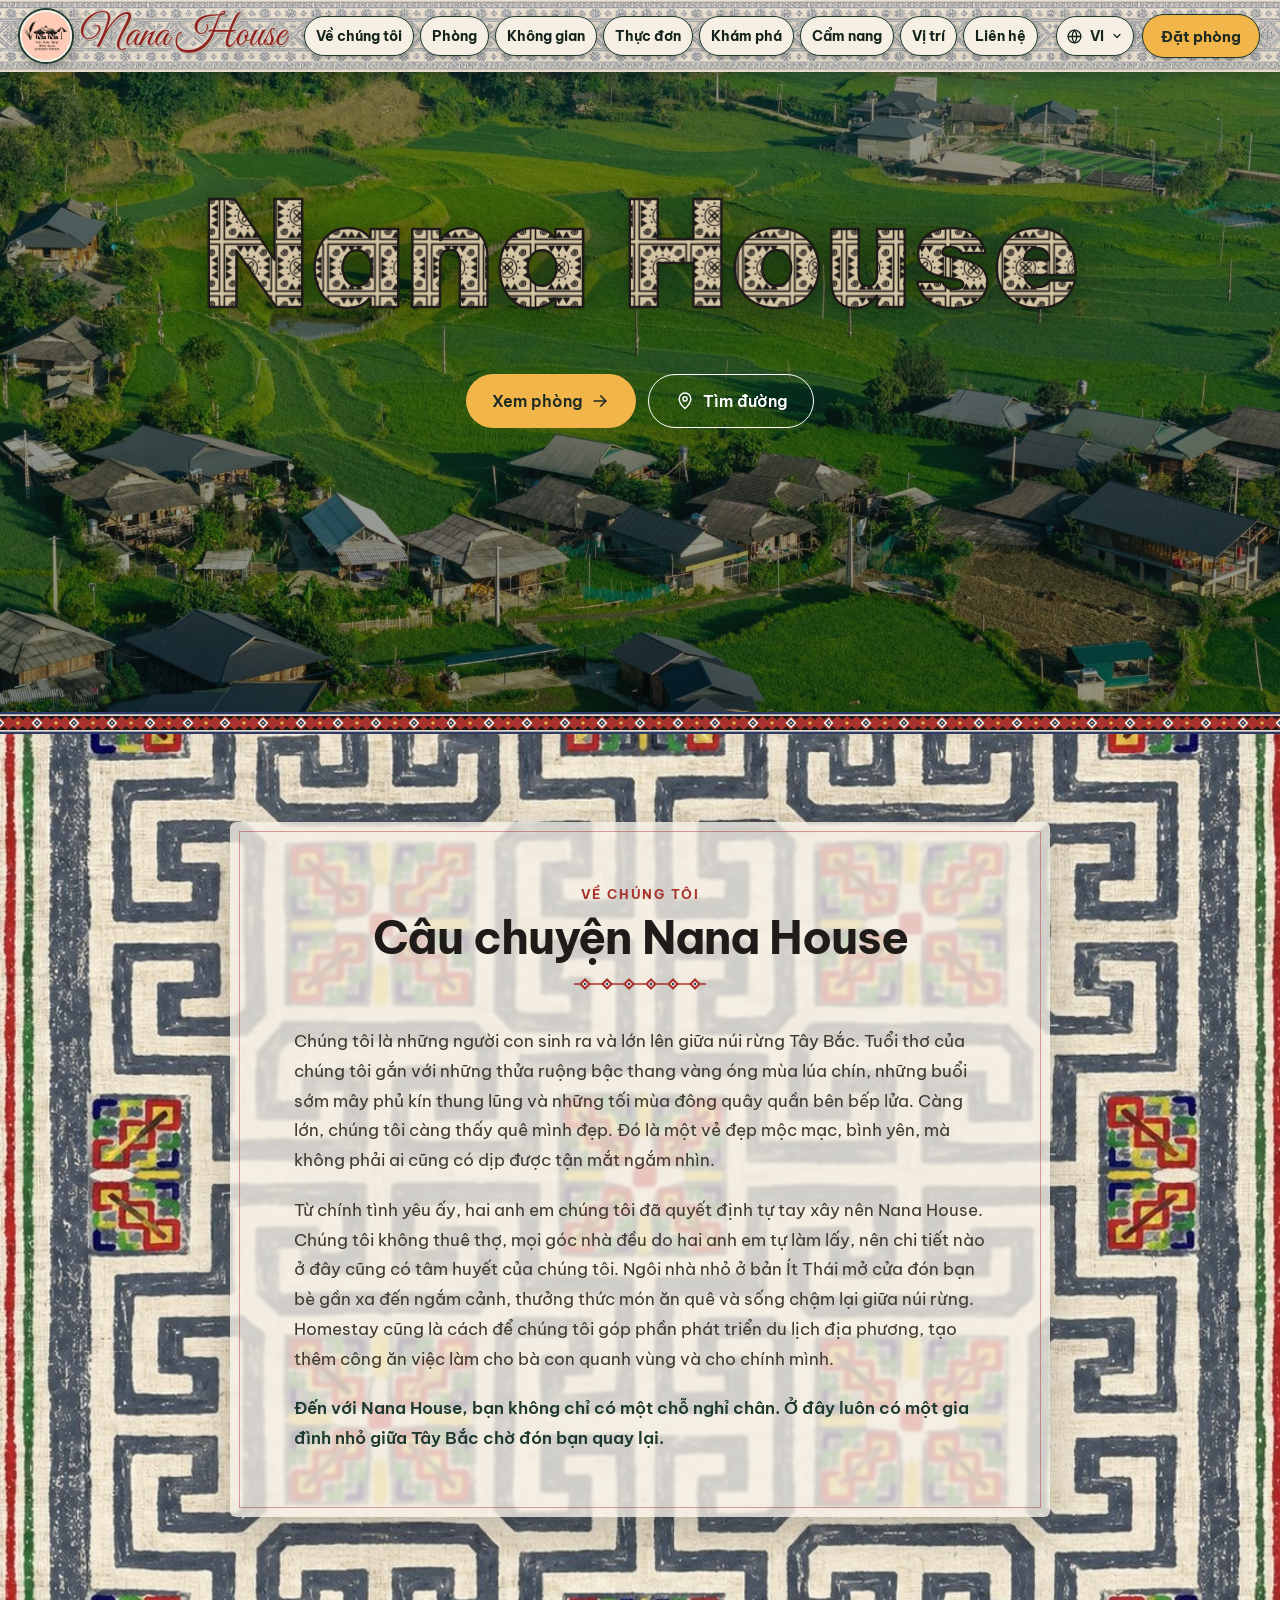
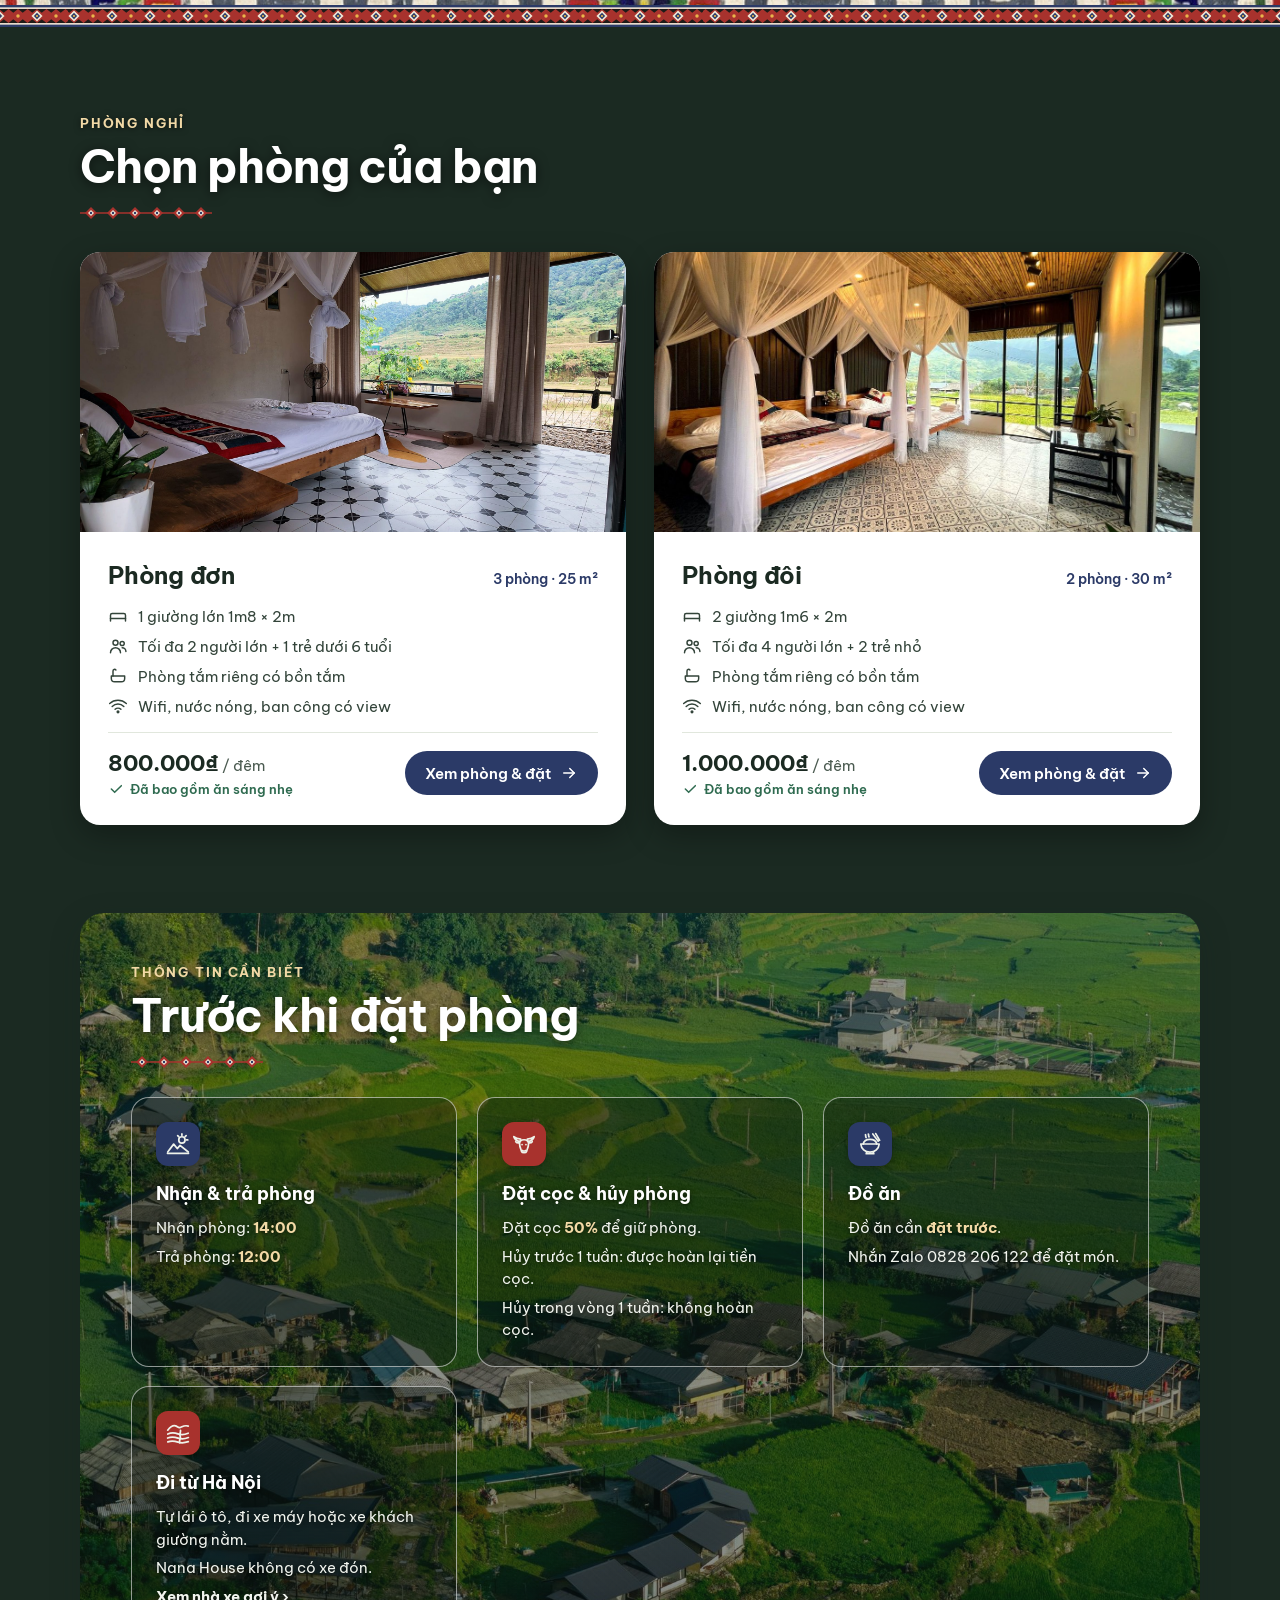
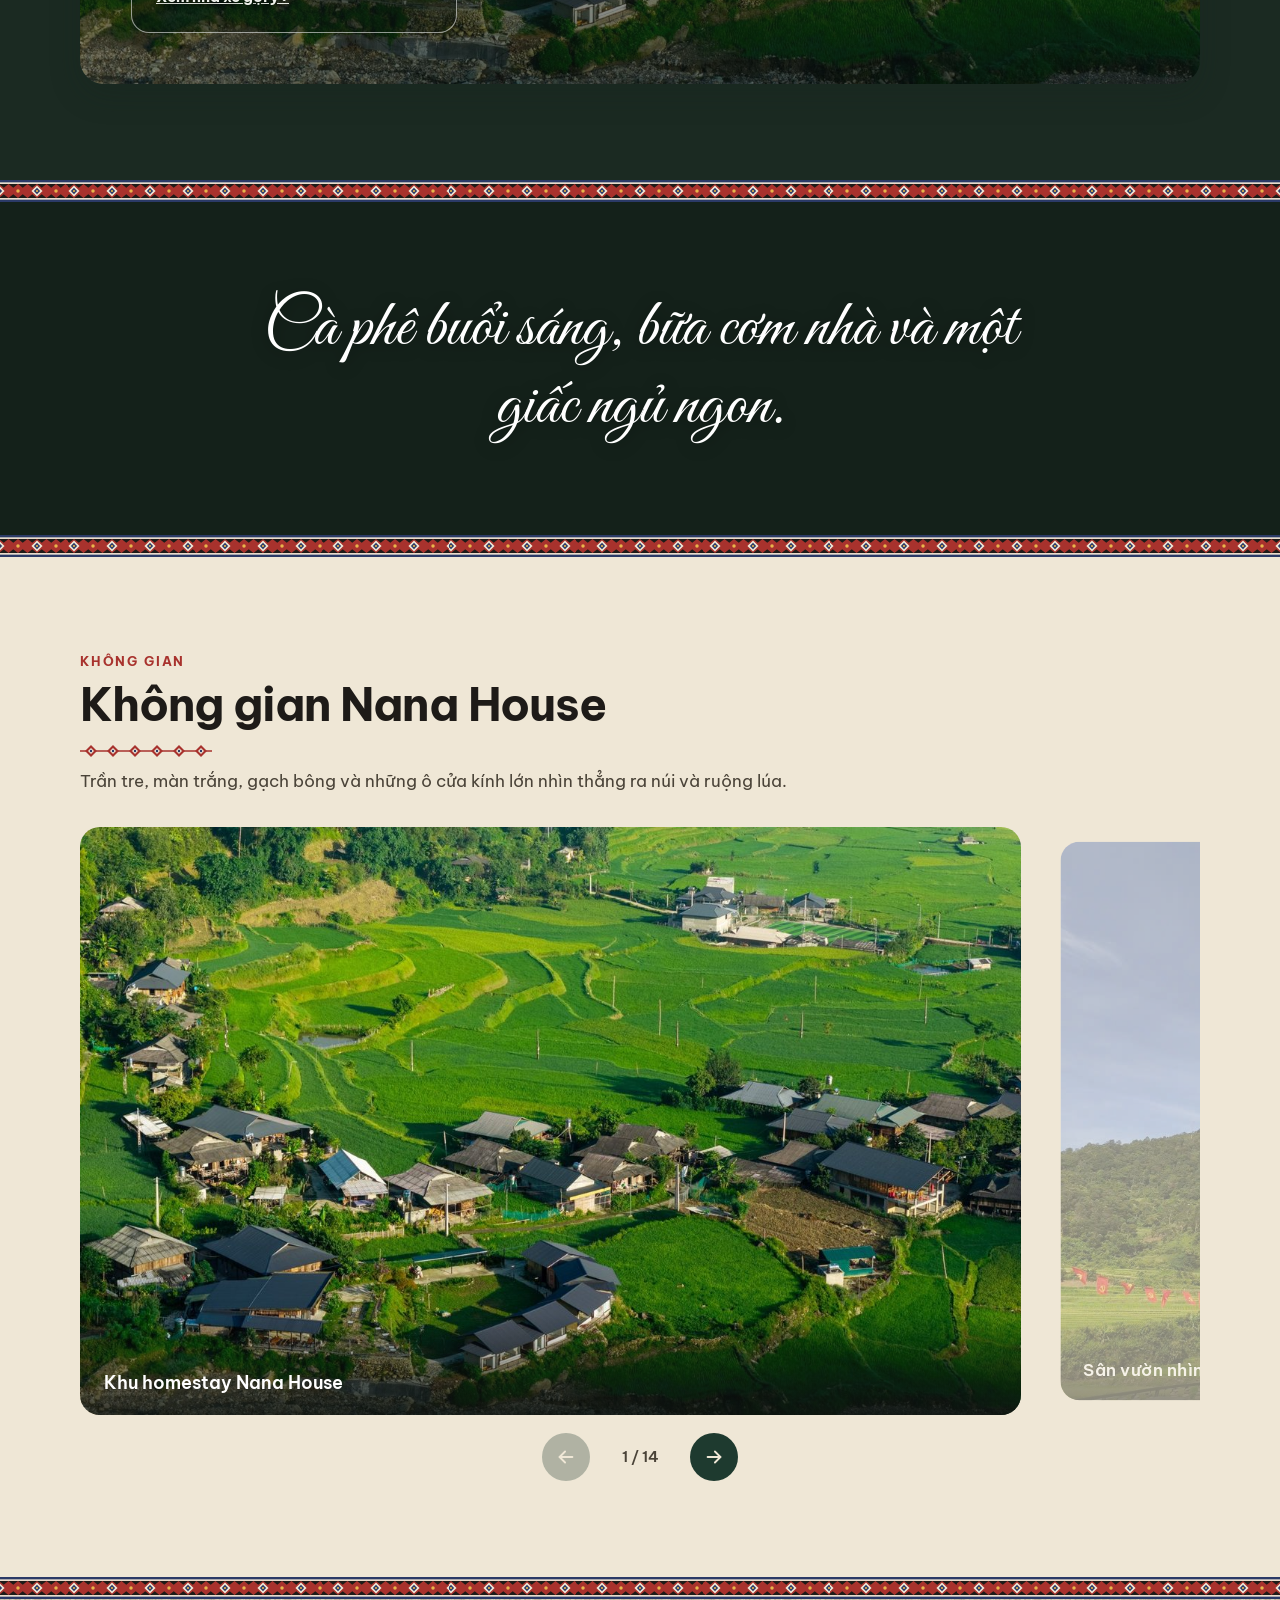
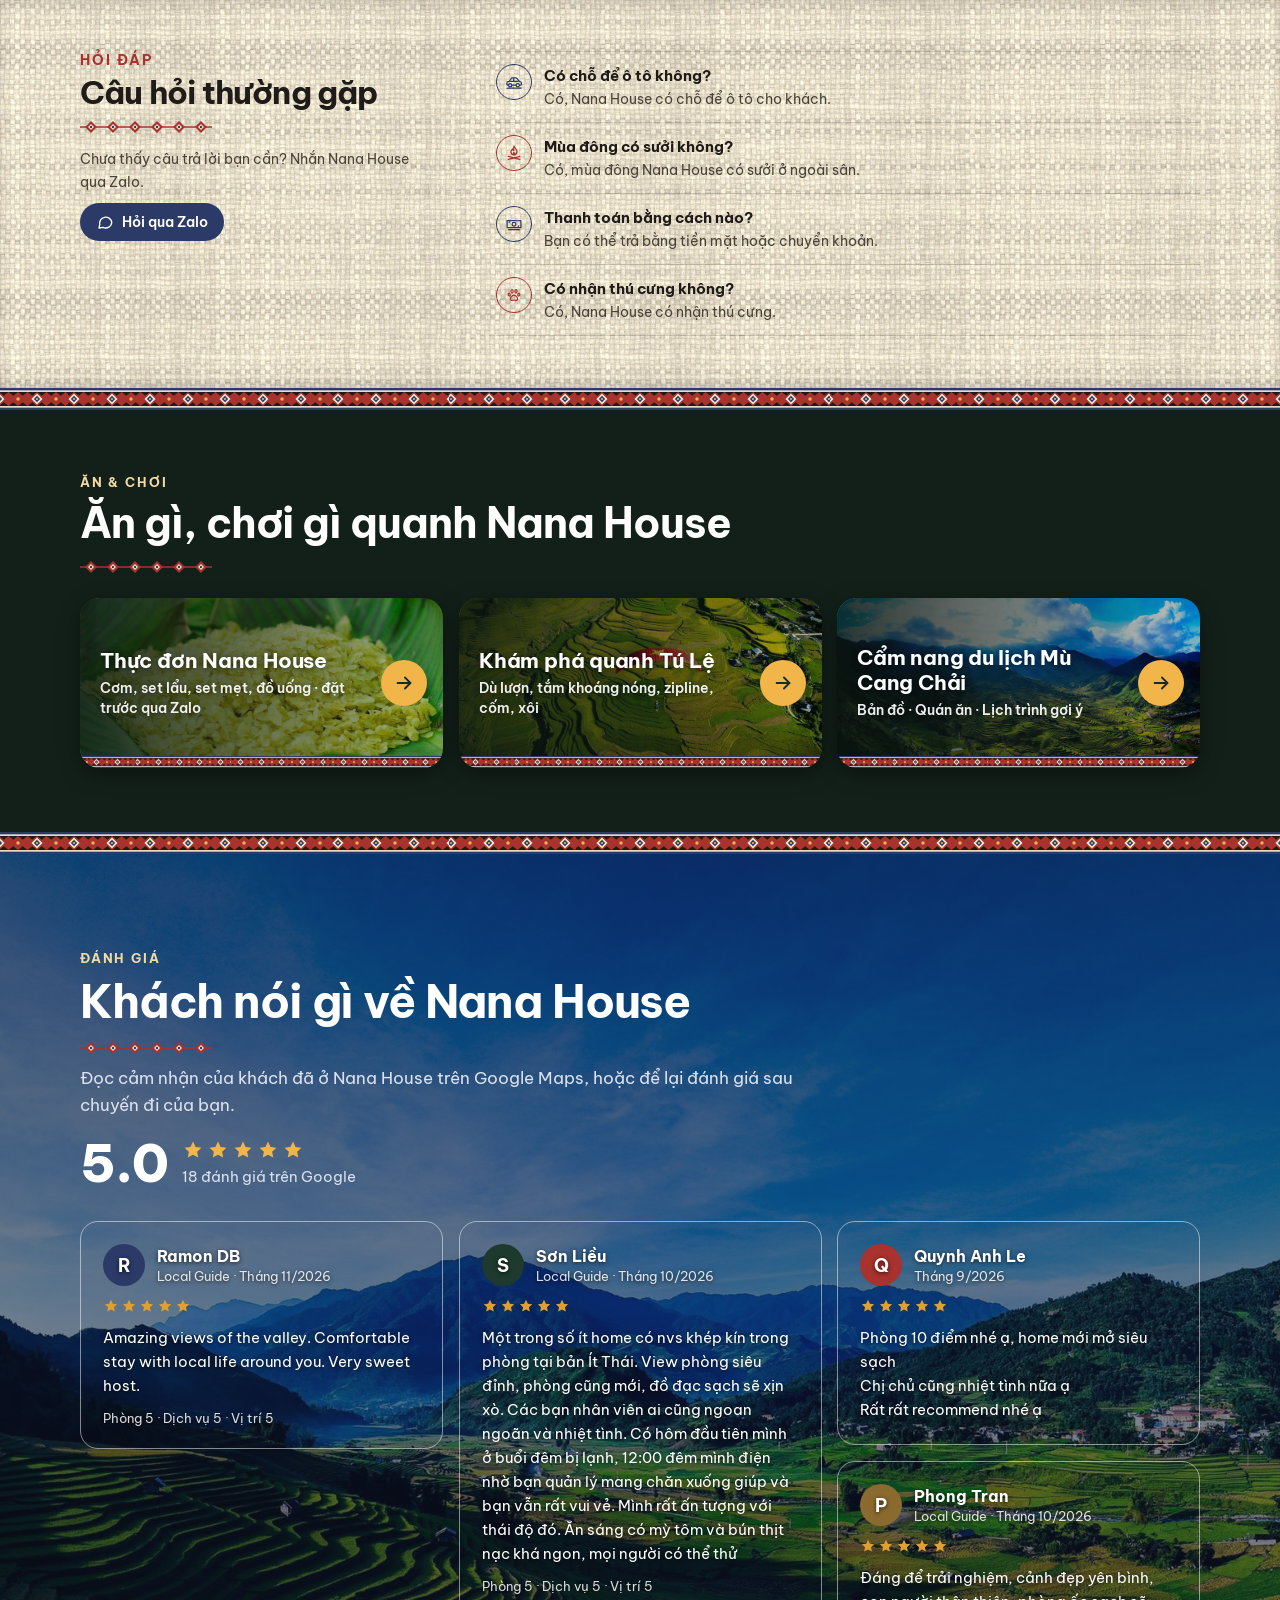
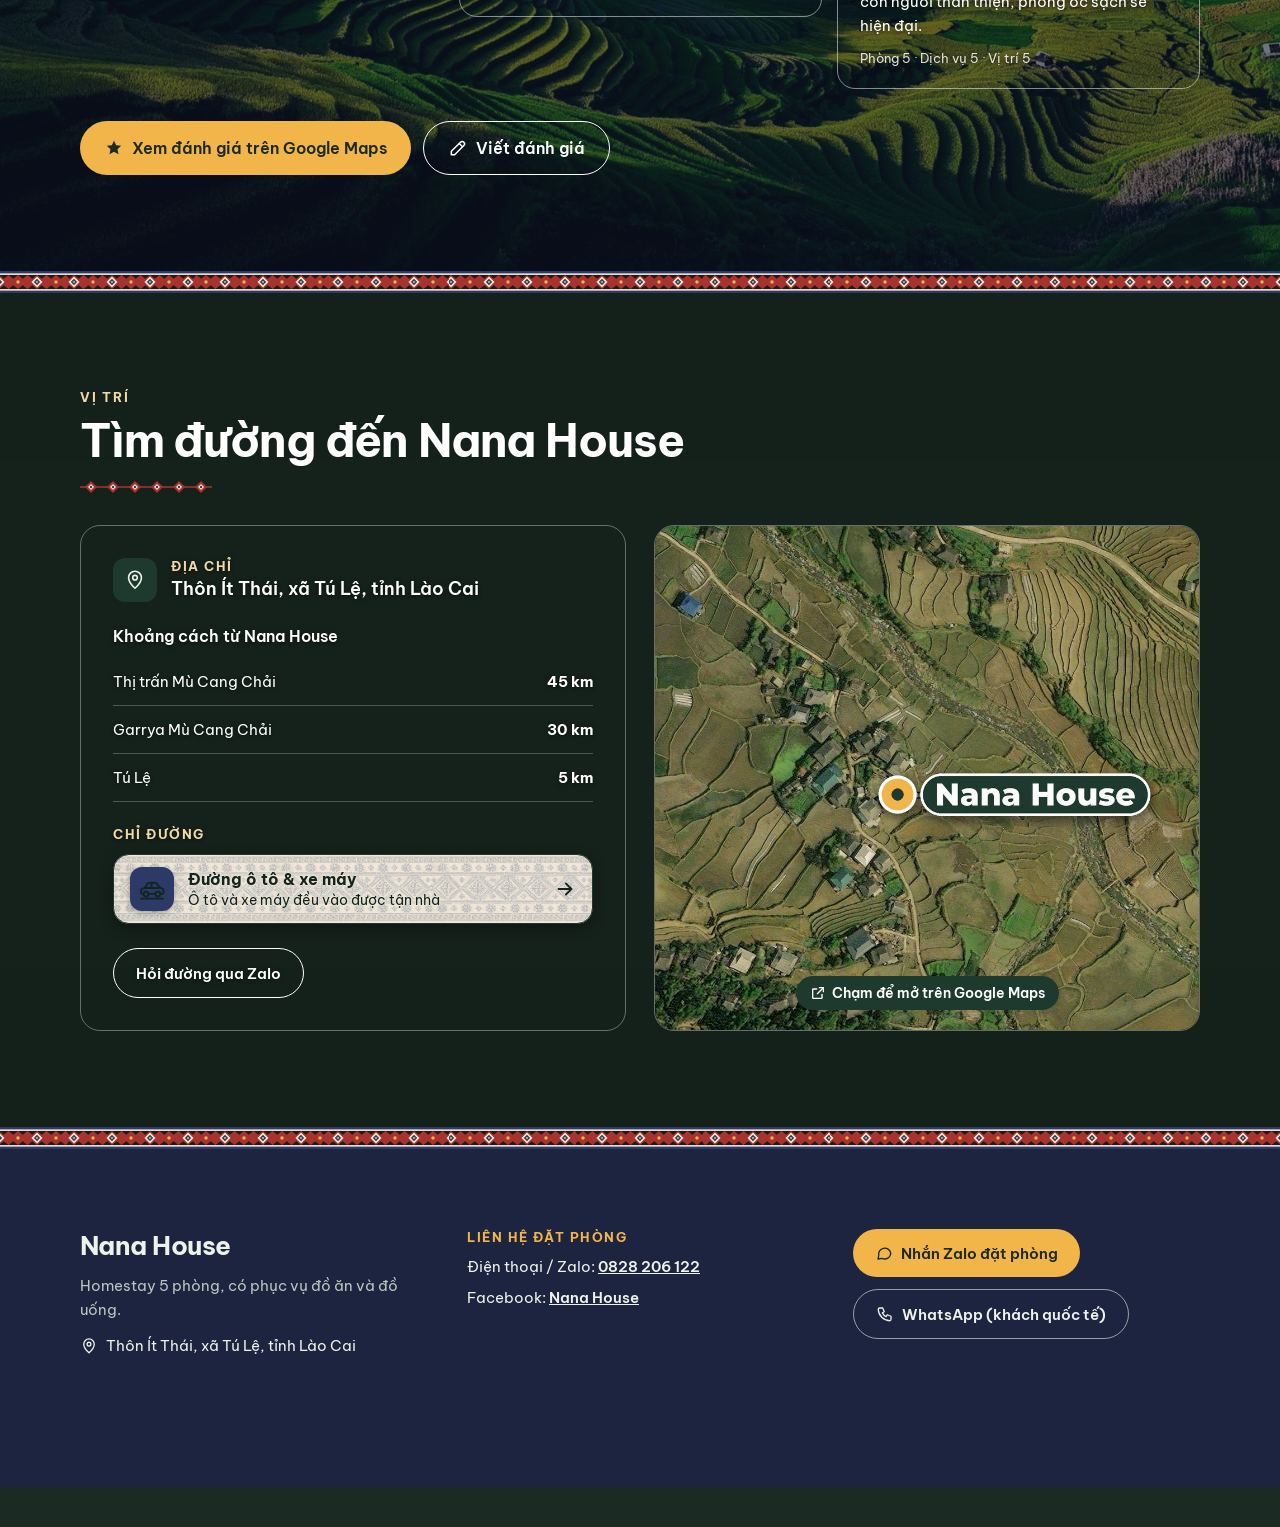
==== commit 3f271de7: "Cẩm nang: thêm mục "Lưu ý khi đi Mù Cang Chải" và gợi ý nhà xe giường nằm - 7 lưu ý: thời điểm đẹp n" ====
--- a/index.html
+++ b/index.html
@@ -387,6 +387,7 @@
 <ul style="margin: 0; padding: 0; list-style: none; display: flex; flex-direction: column; gap: 6px; font-size: 15px; line-height: 1.5; color: #4A5A50">
 <li><span class="vi">Tự lái ô tô, đi xe máy hoặc xe khách giường nằm.</span><span class="en">Drive yourself by car or motorbike, or take a sleeper bus.</span></li>
 <li><span class="vi">Nana House không có xe đón.</span><span class="en">Nana House has no pick-up service.</span></li>
+<li><a href="mu-cang-chai.html#luu-y" style="color: inherit; font-weight: 700; text-decoration: underline"><span class="vi">Xem nhà xe gợi ý ›</span><span class="en">See suggested bus companies ›</span></a></li>
 </ul>
 </div>
 
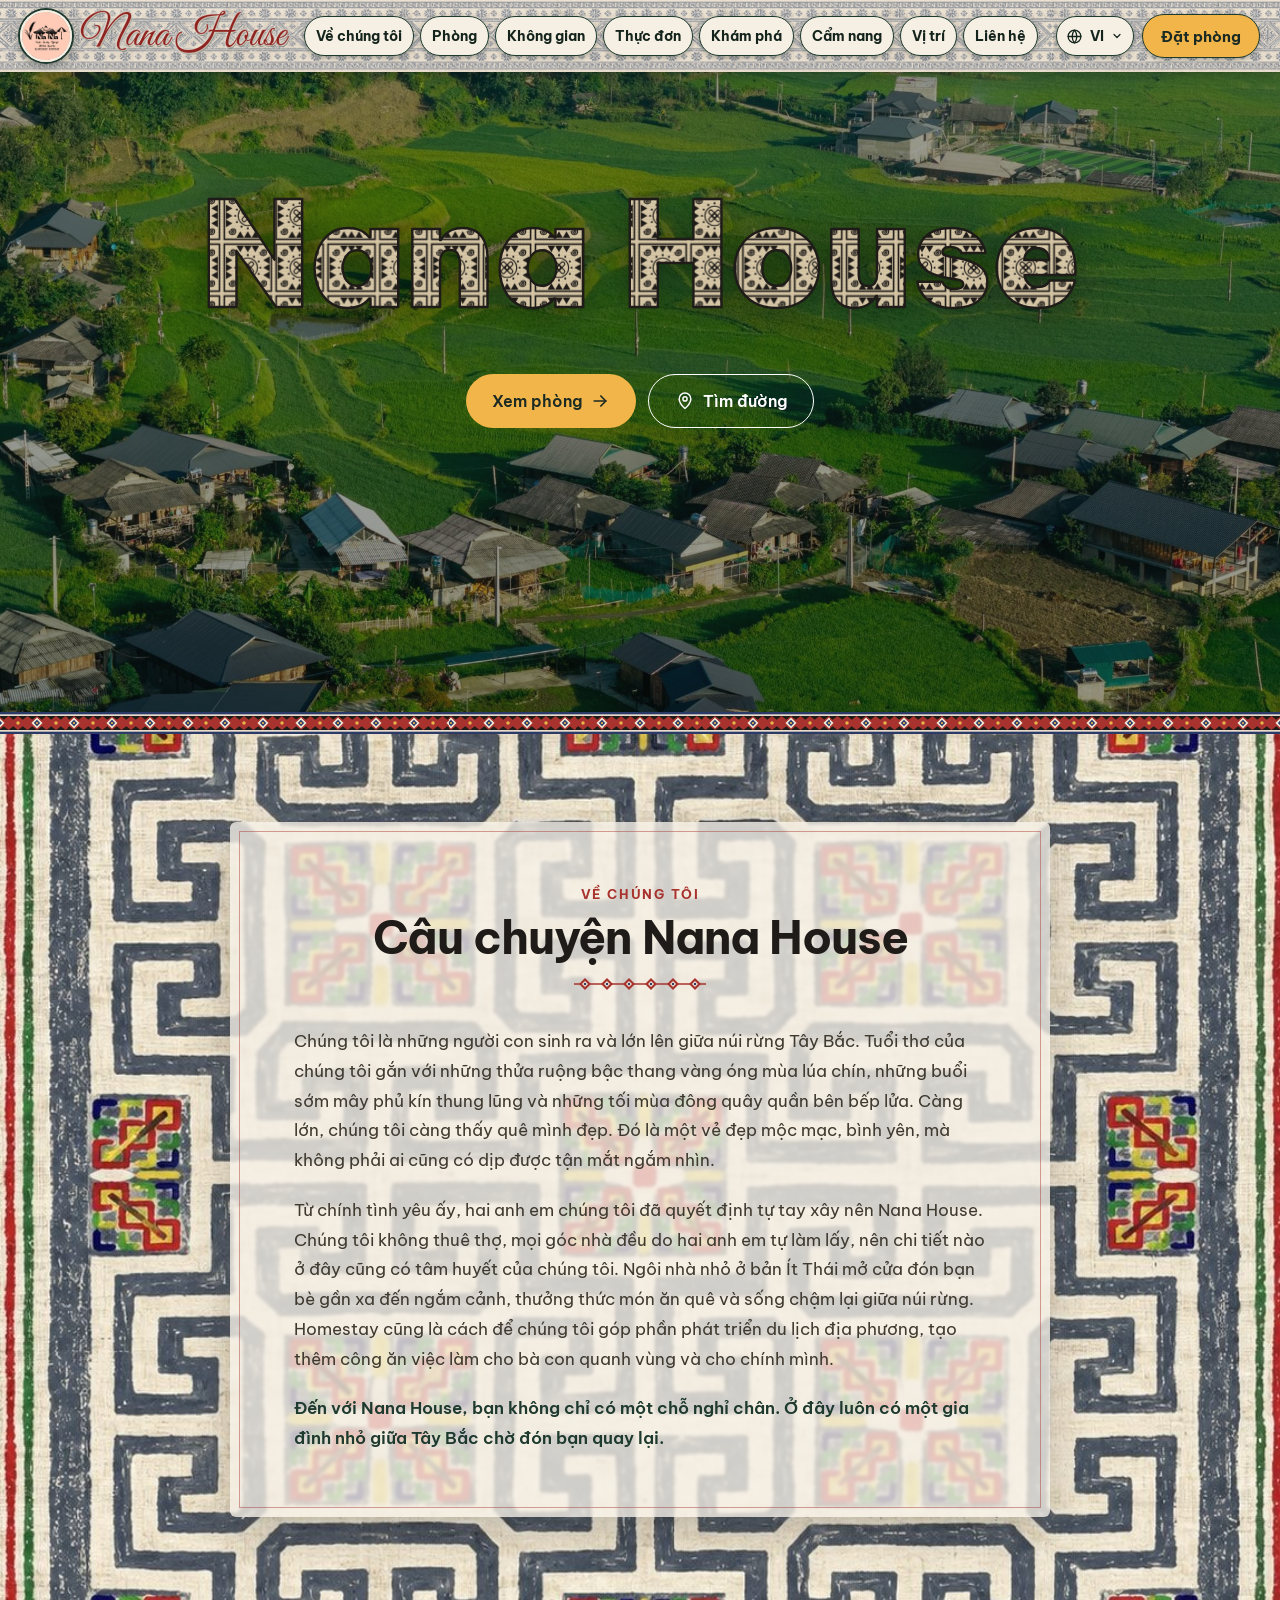
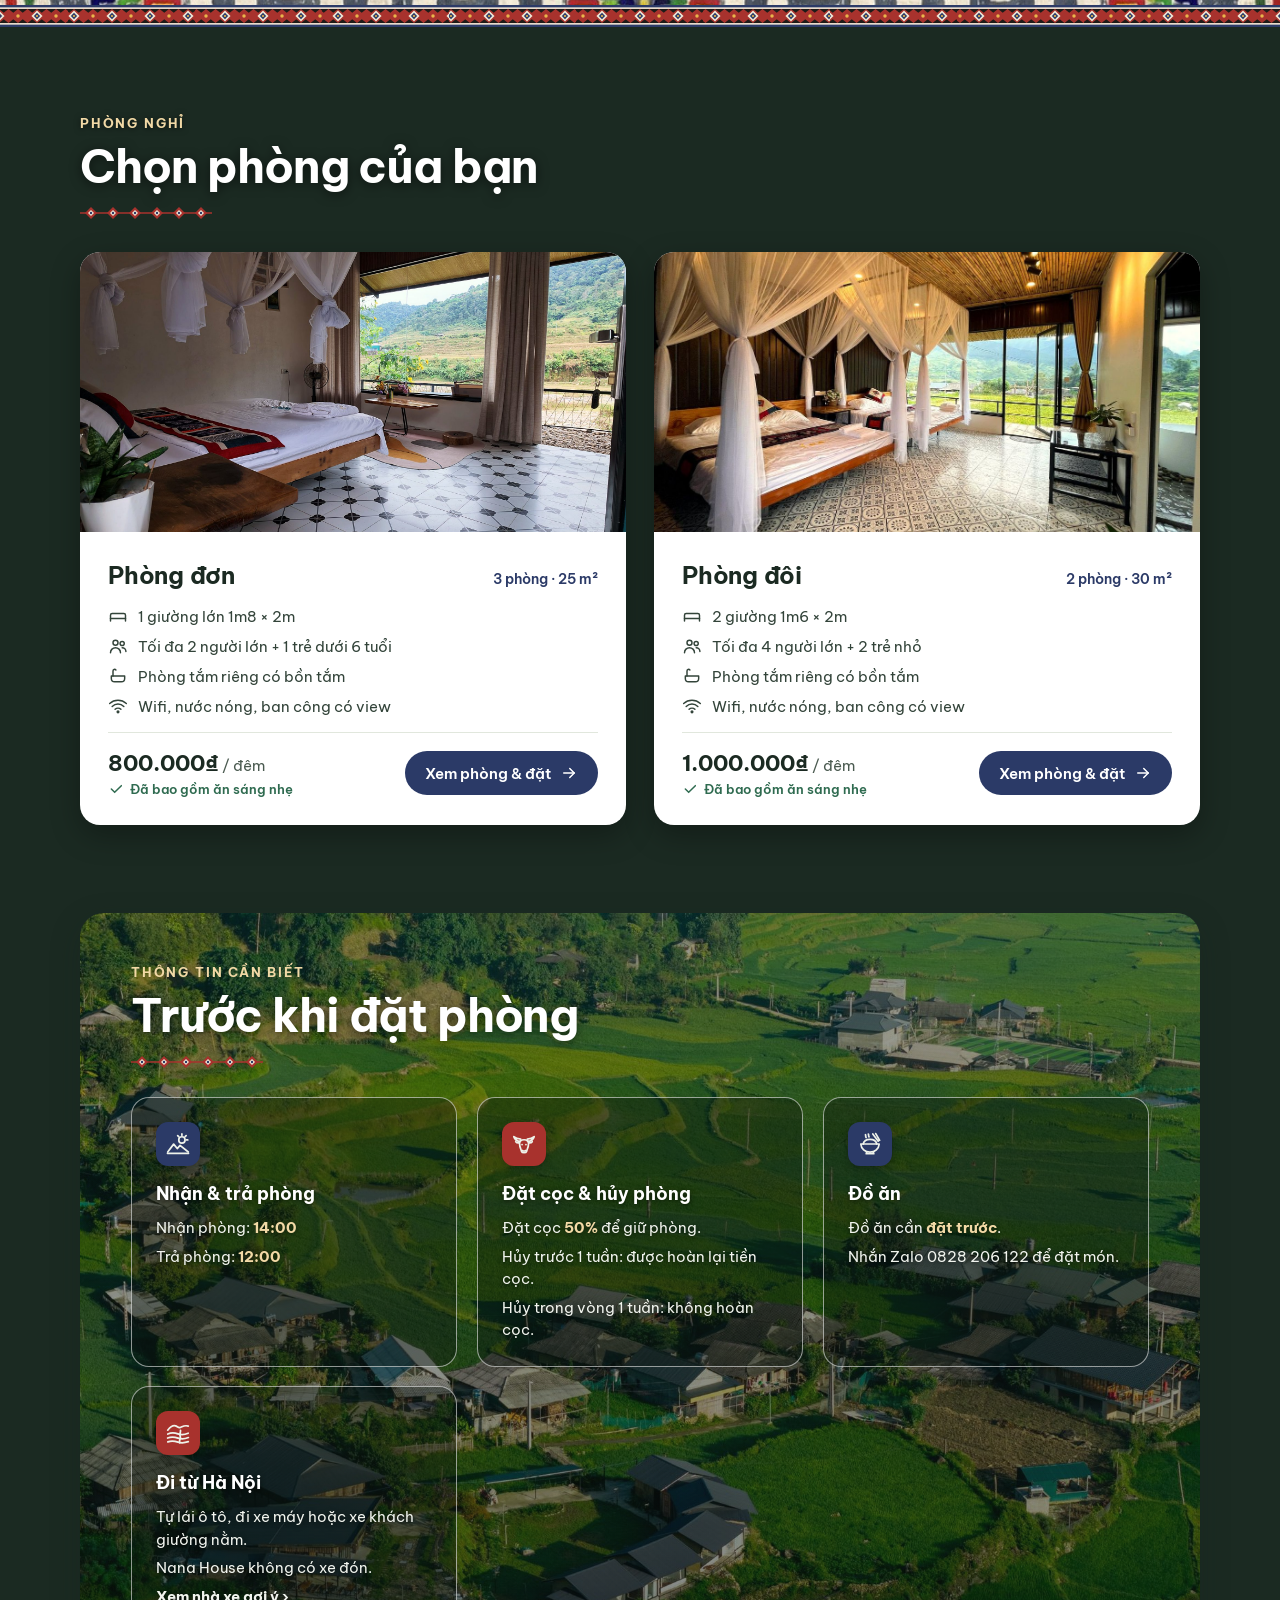
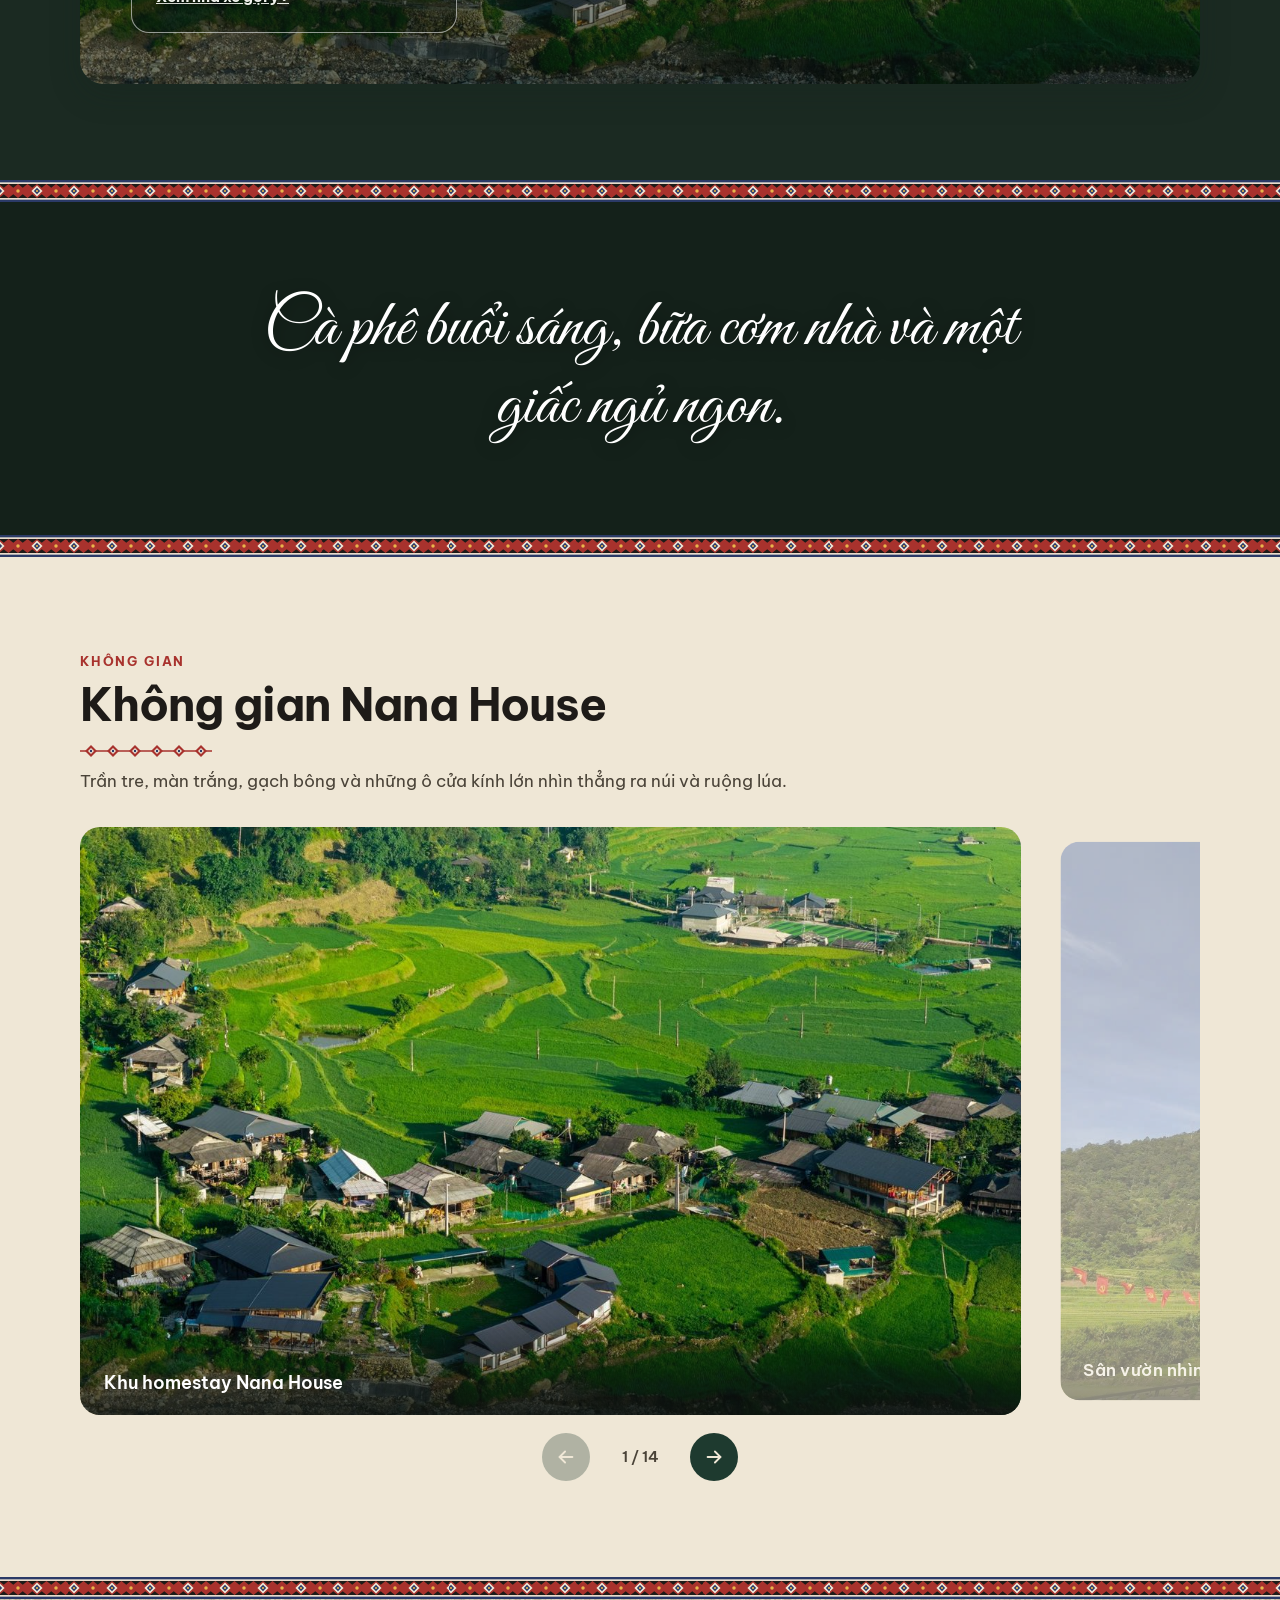
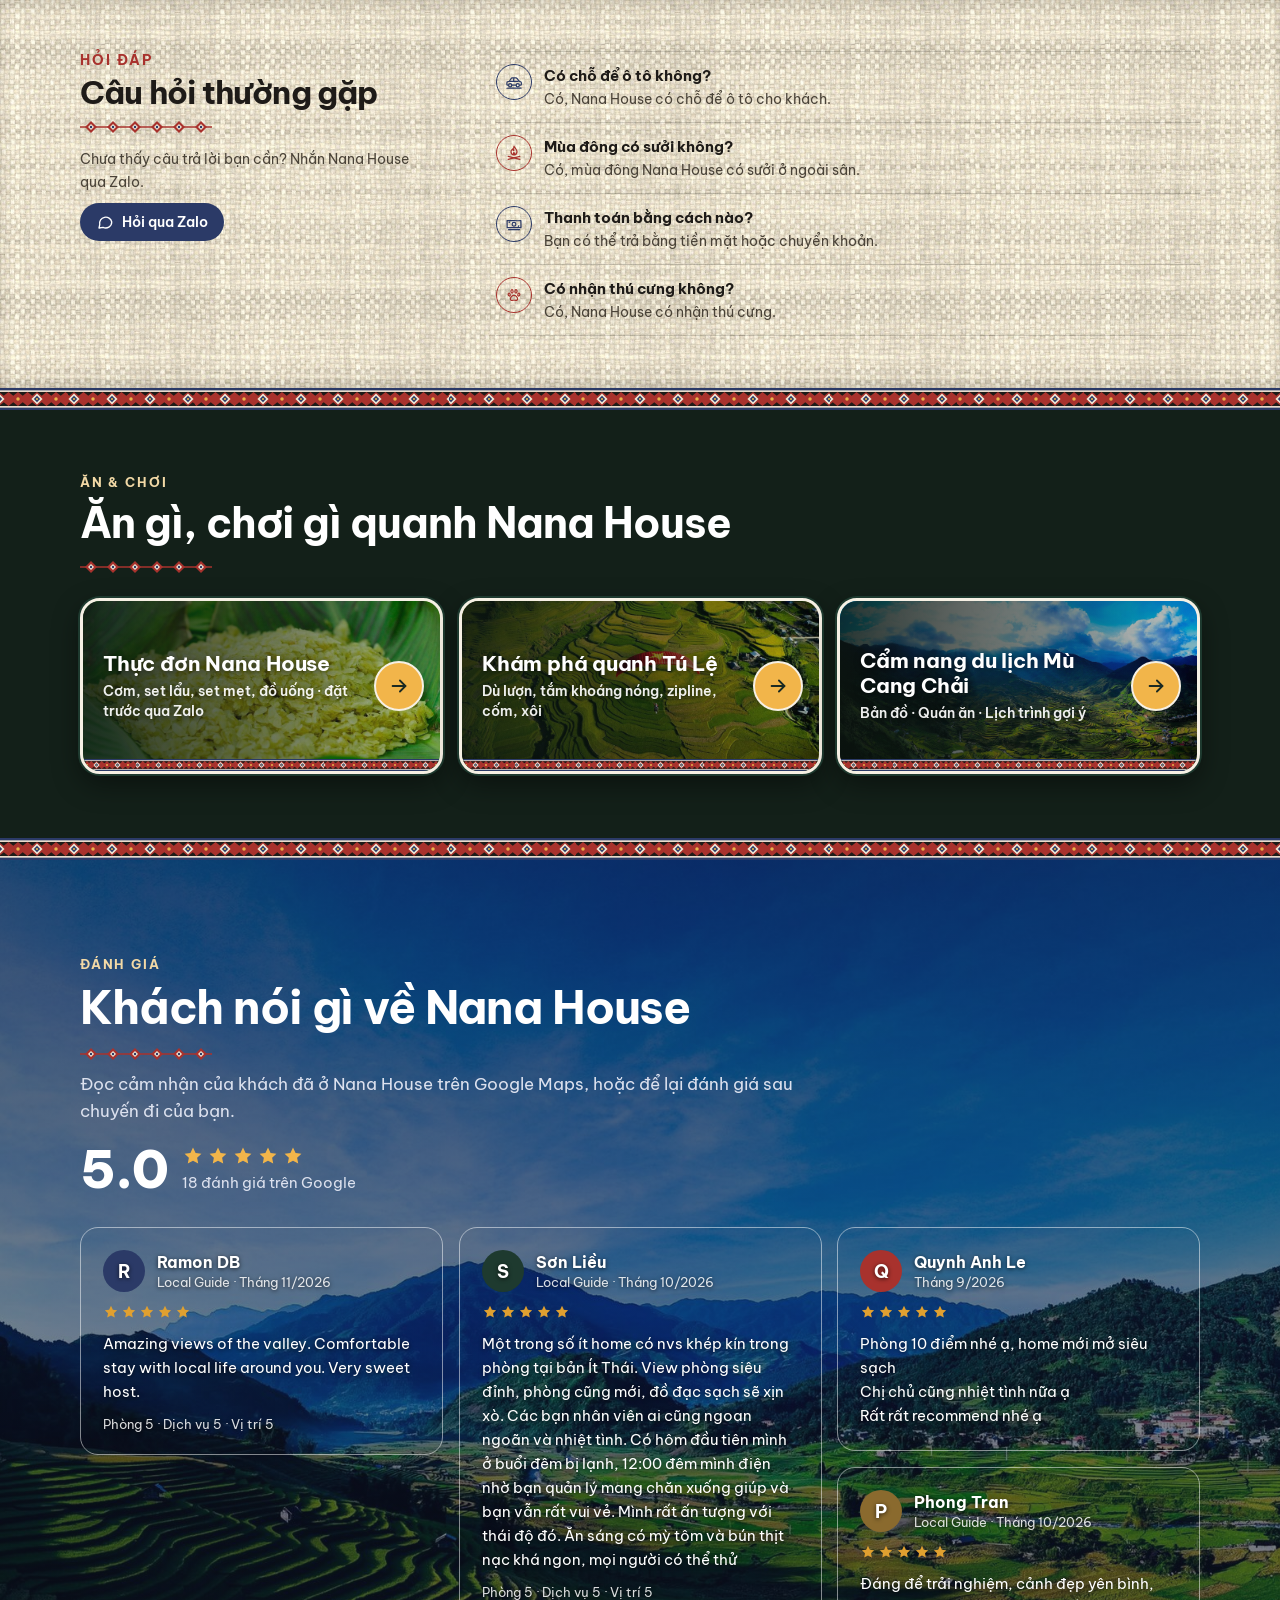
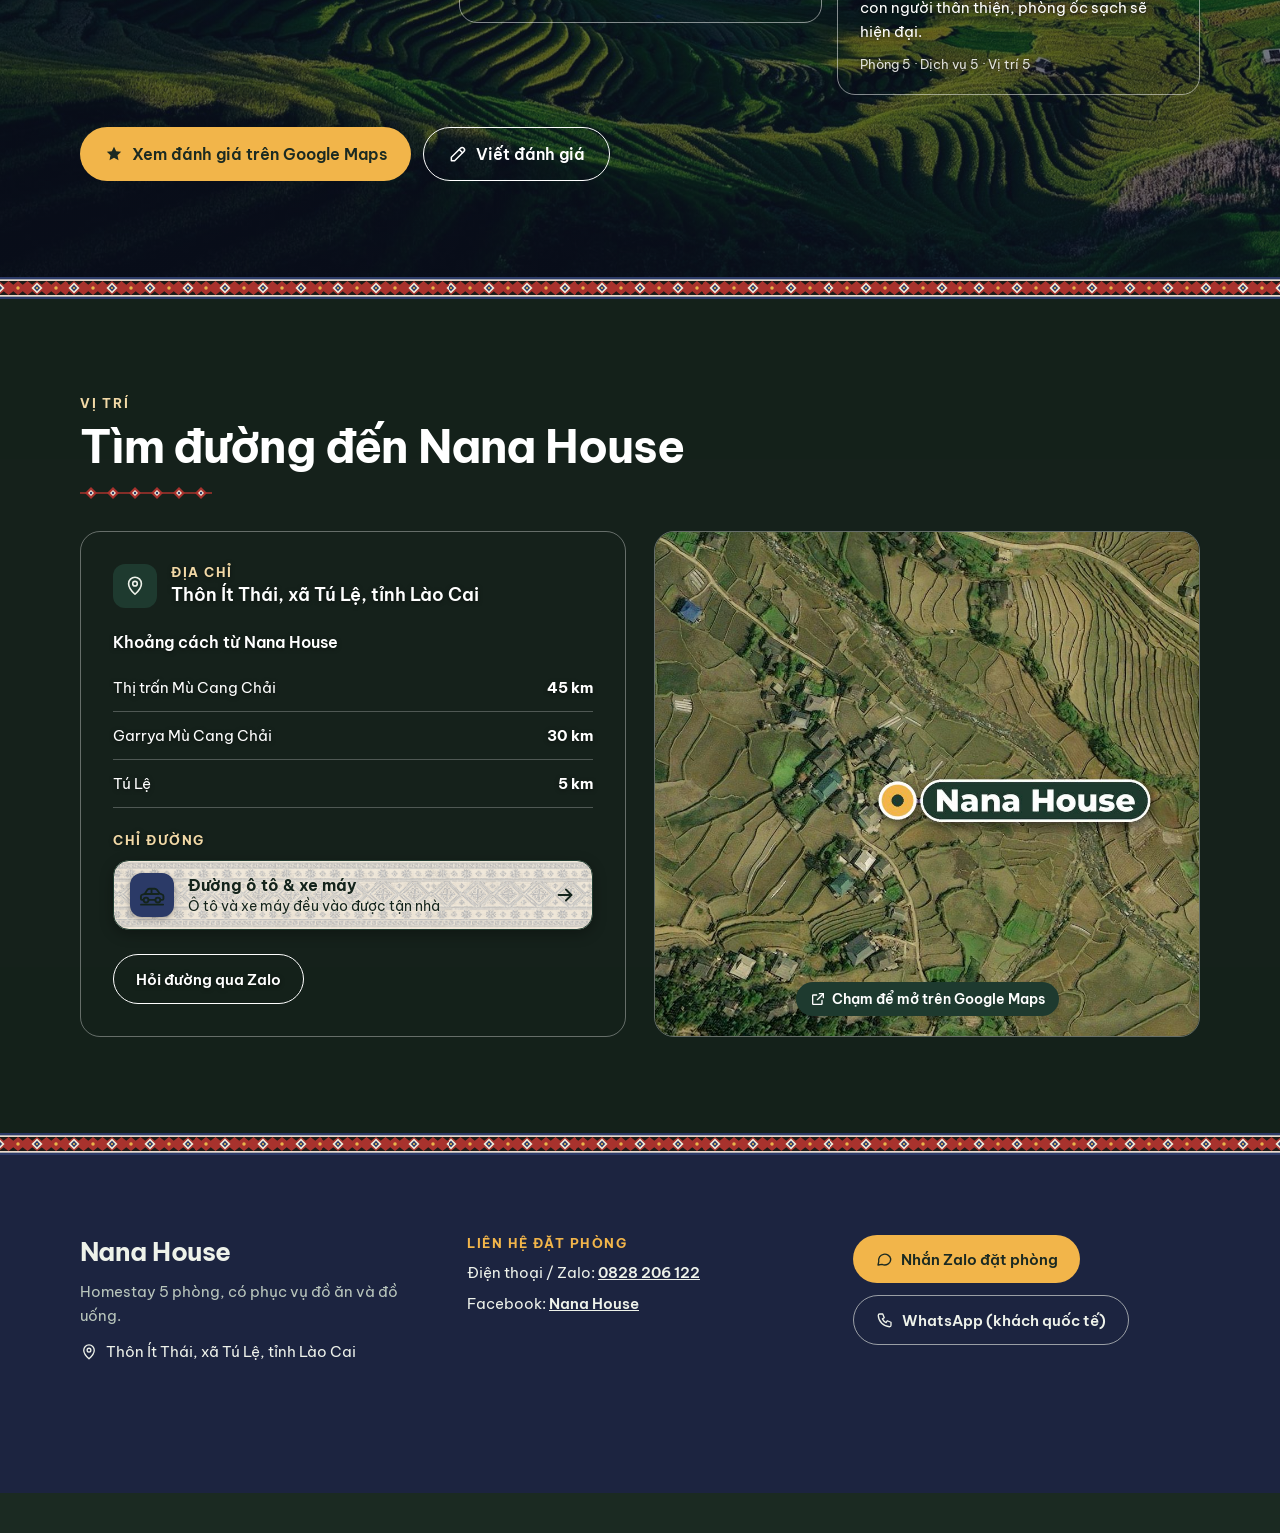
==== commit 0da357dd: "Trang chủ: thêm viền cho 3 thẻ "Ăn gì, chơi gì quanh Nana House" Co-Authored-By: Claude Opus 5.5 <no" ====
--- a/index.html
+++ b/index.html
@@ -154,6 +154,12 @@
 .nh-route-btn span{color:#14241C !important}
 .nh-route-btn > span:first-child{box-shadow:0 2px 6px rgba(0,0,0,.3);text-shadow:none}
 .nh-route-btn:hover{filter:brightness(1.05)}
+
+/* Ba thẻ Ăn gì, chơi gì: viền kem + viền ngoài xanh đậm cho nổi */
+.nh-pcard{border:3px solid #F6F0E4;box-shadow:0 0 0 2px #1E3A2F,0 10px 28px rgba(0,0,0,.45);transition:transform .2s ease,box-shadow .2s ease}
+@media (hover:hover){.nh-pcard:hover{transform:translateY(-3px);box-shadow:0 0 0 2px #F2B54A,0 14px 32px rgba(0,0,0,.5)}}
+.nh-pcard:focus-visible{outline:3px solid #F2B54A;outline-offset:4px}
+.nh-pcard-go{border:2px solid #F6F0E4}
 </style>
 <link rel="stylesheet" href="css/header.css">
 </head>
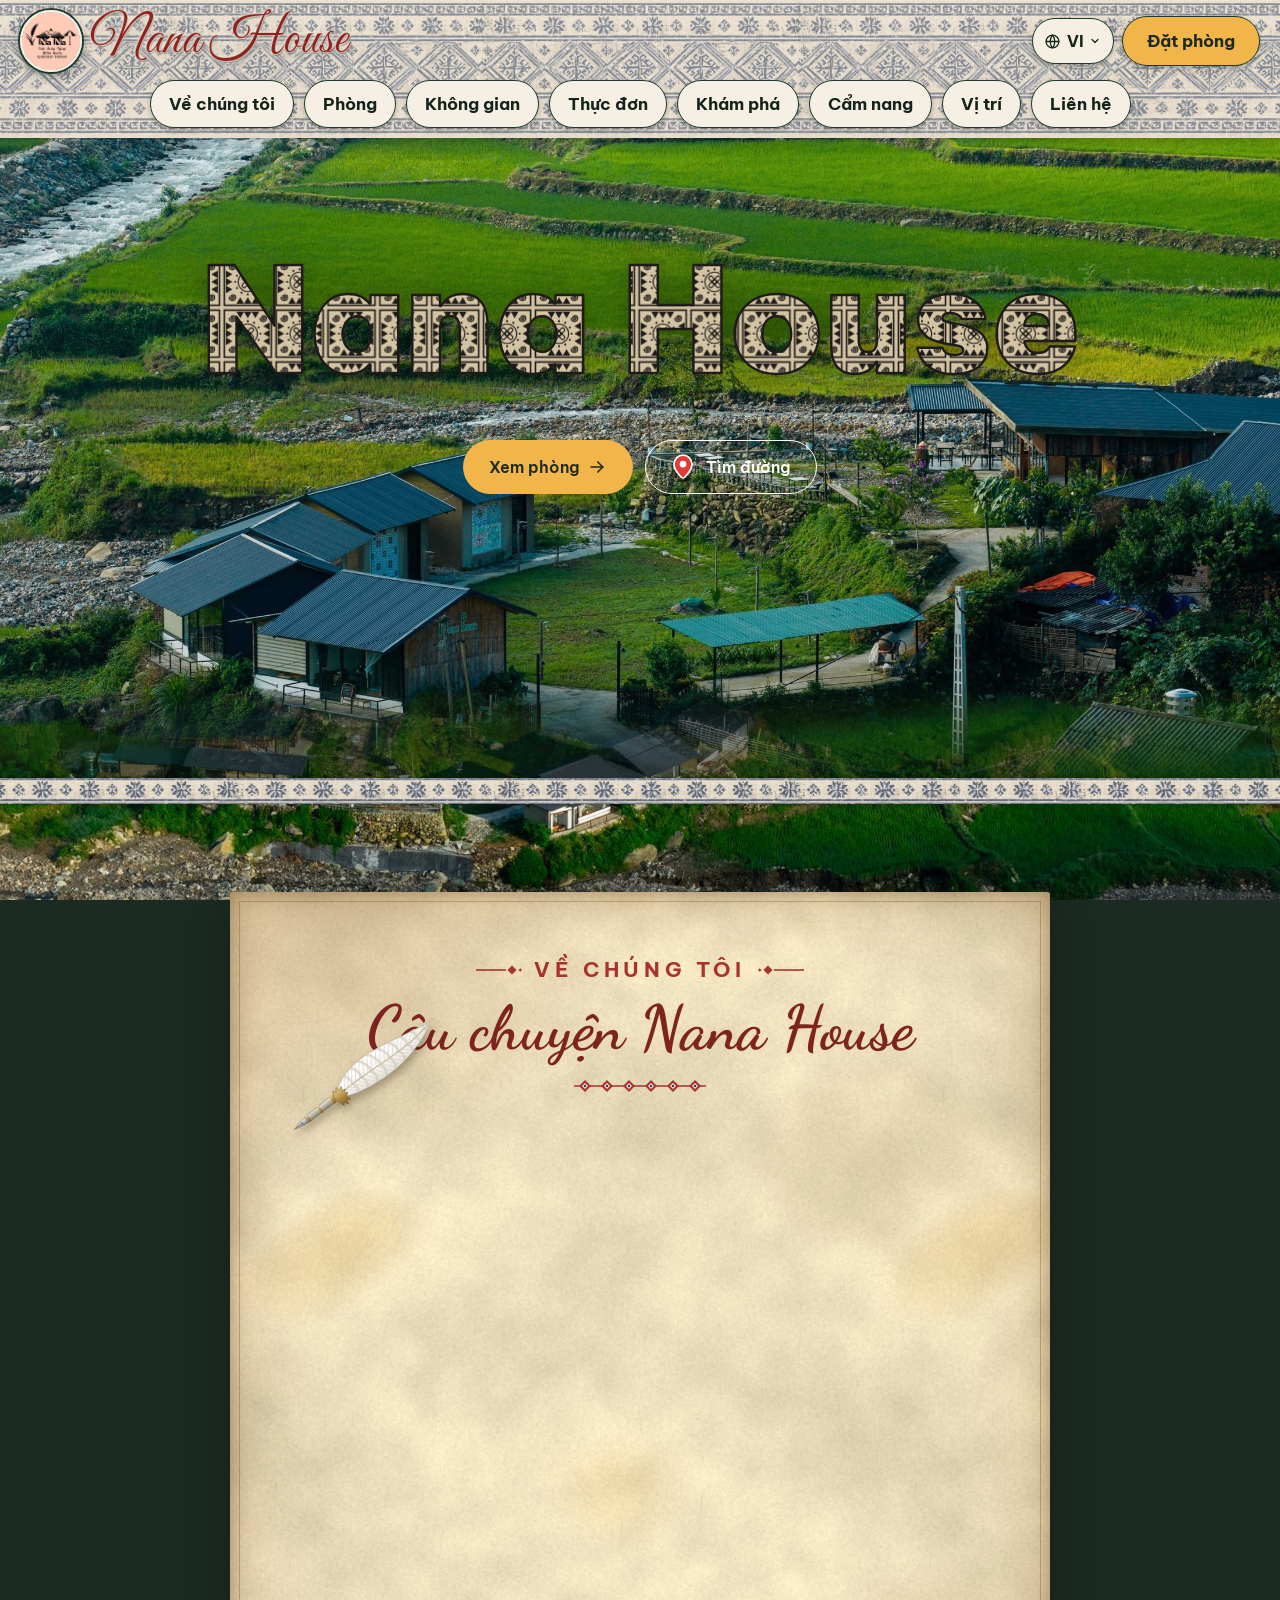
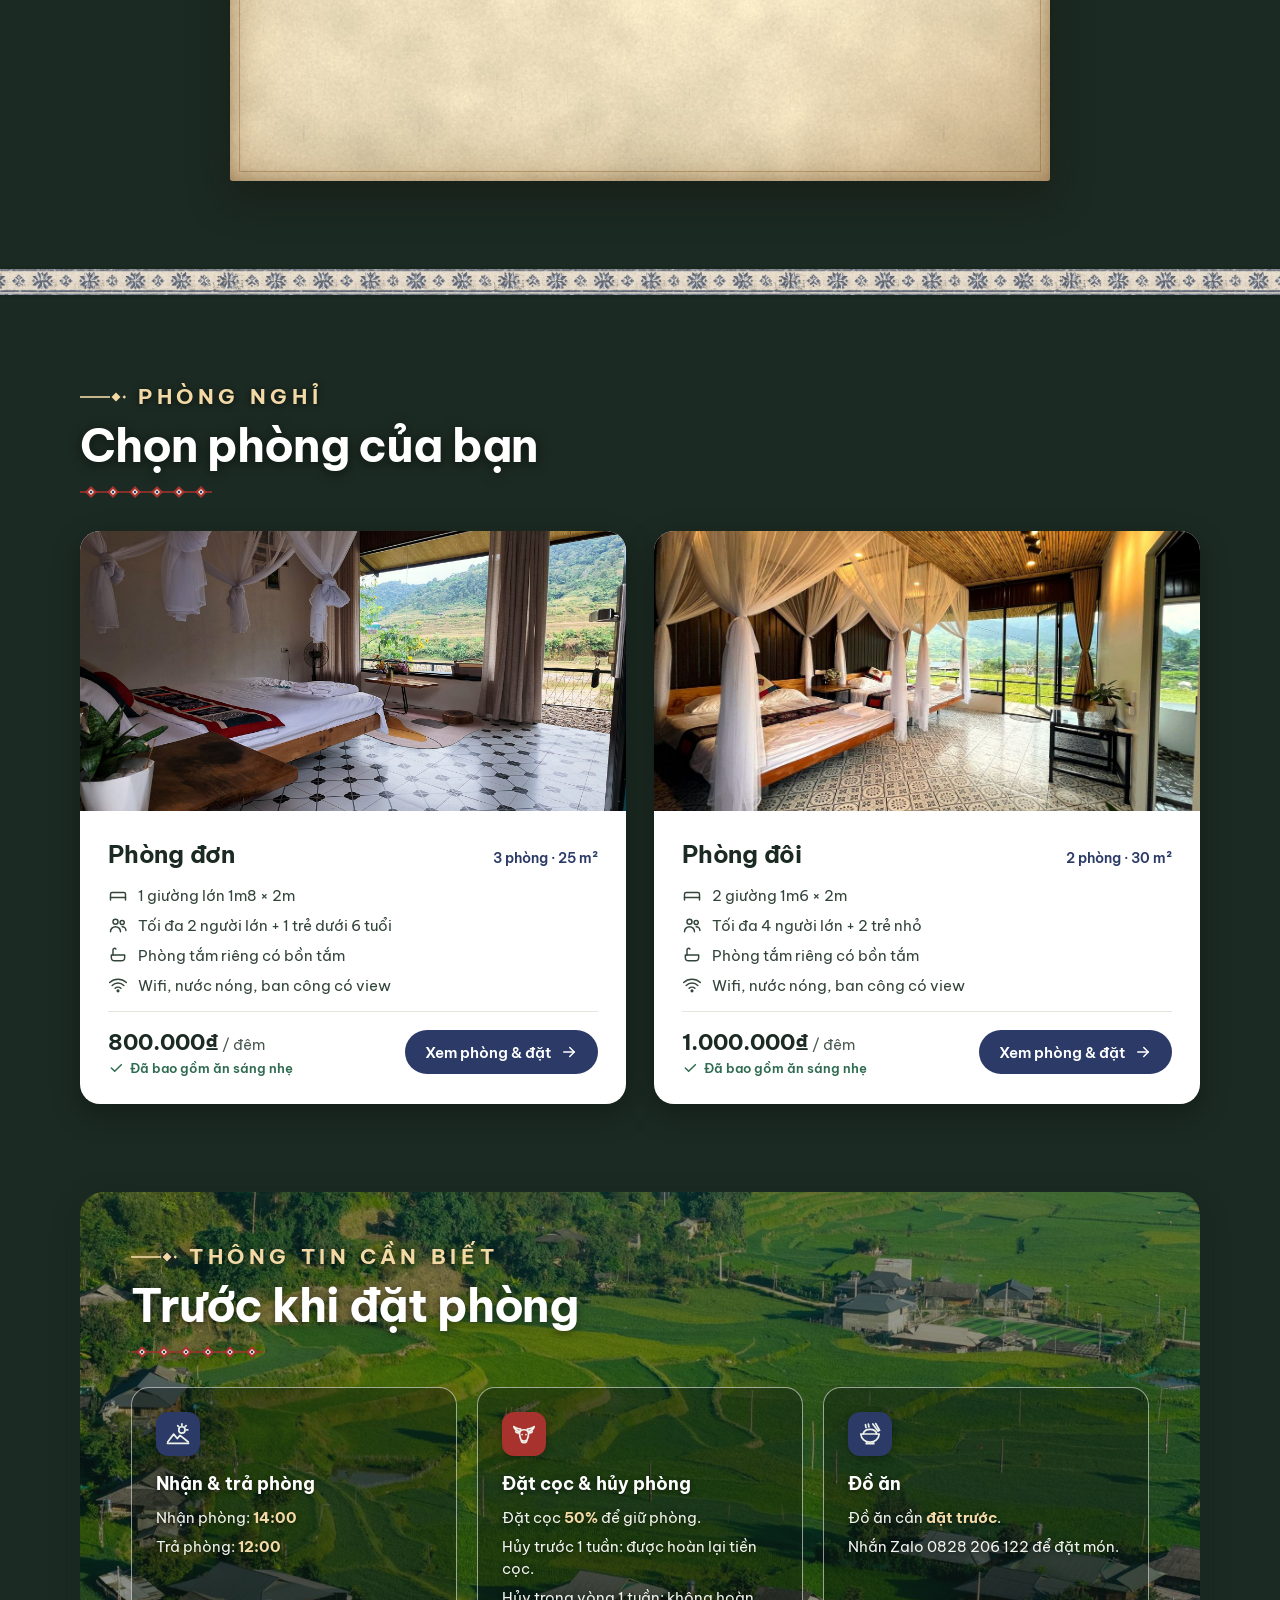
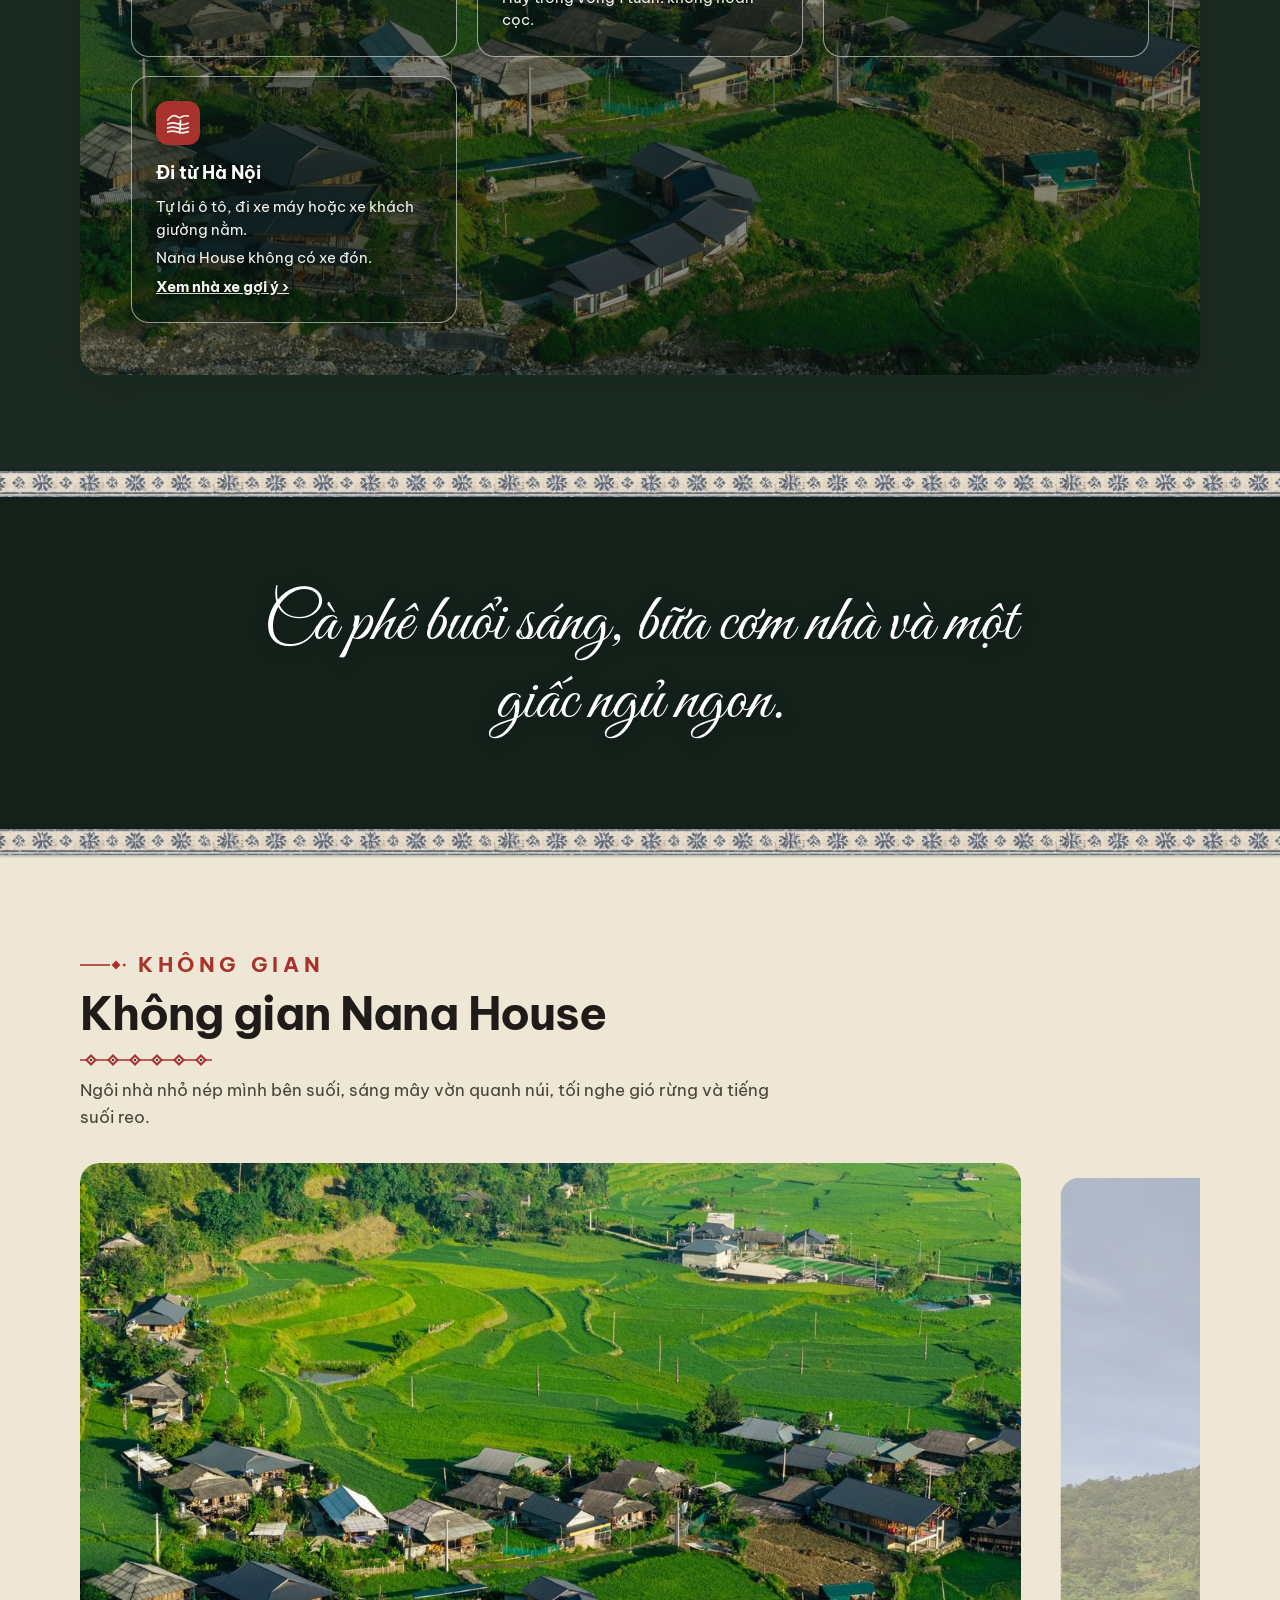
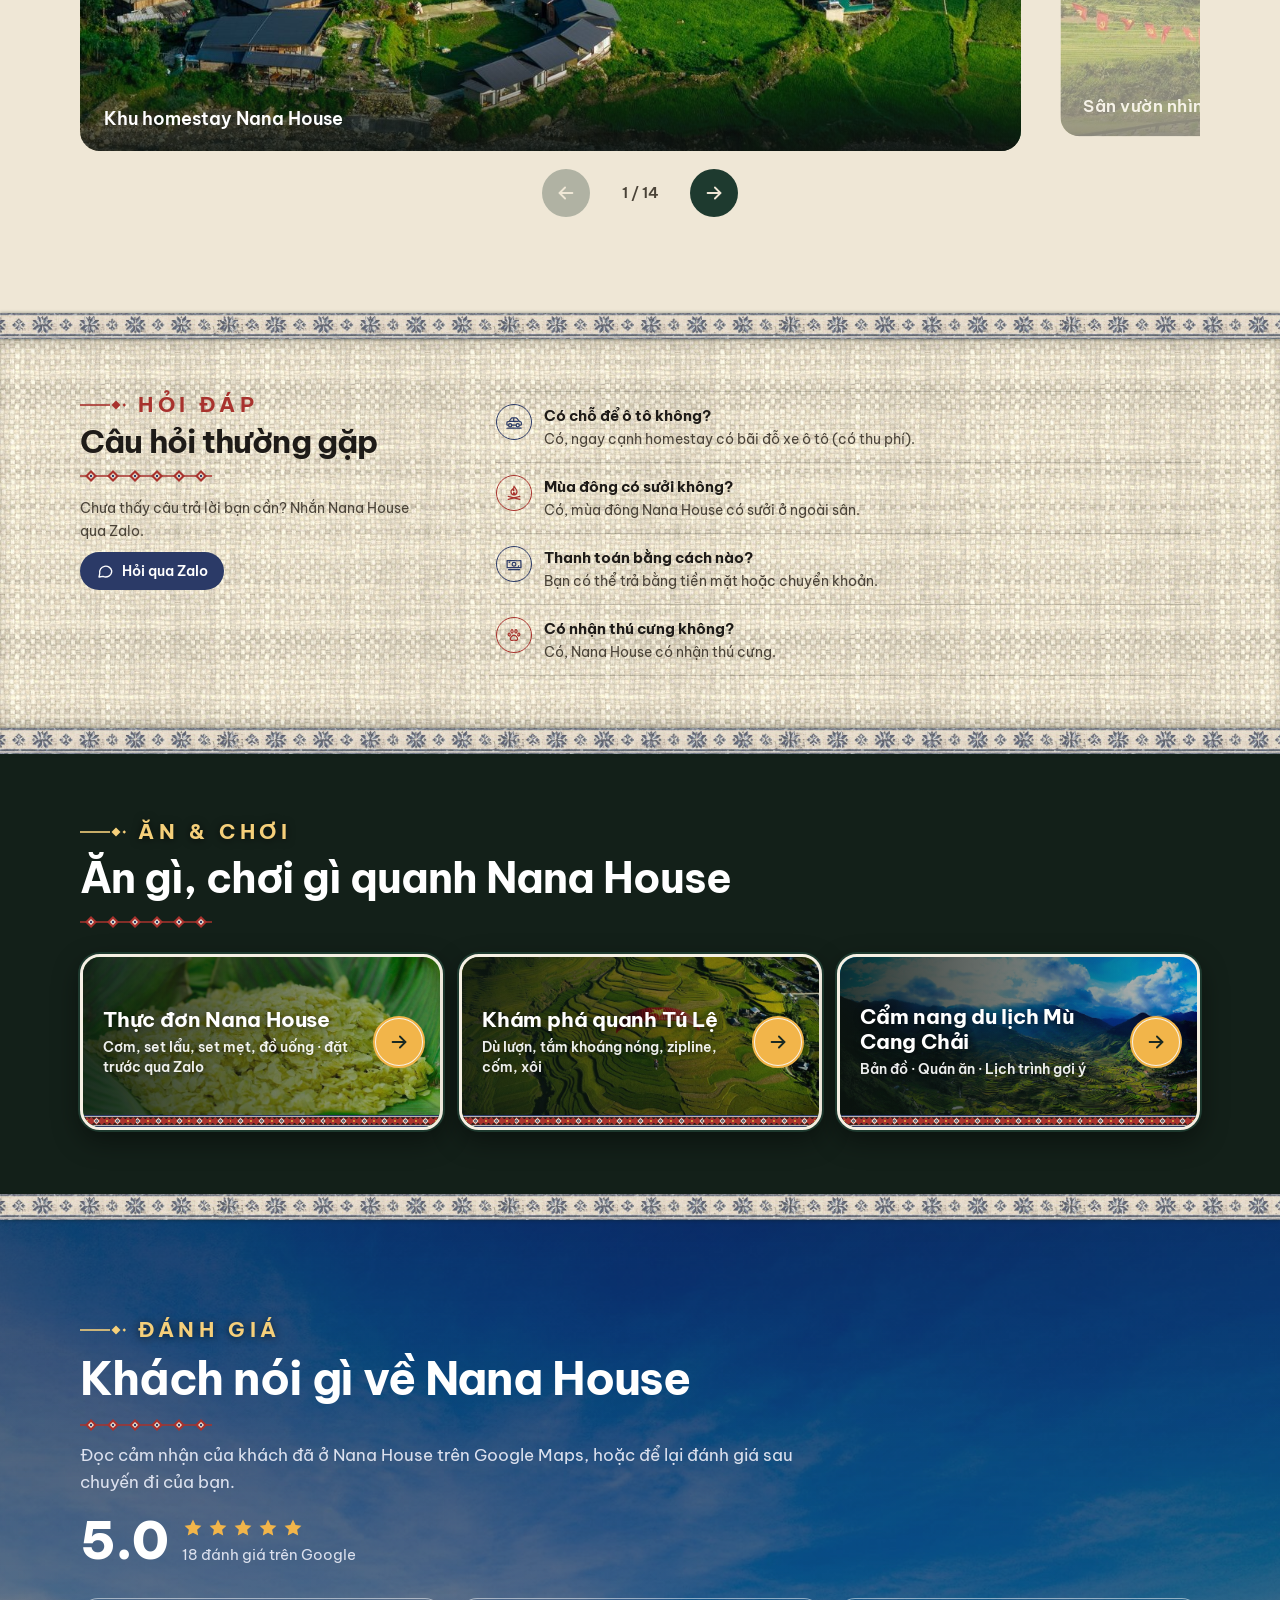
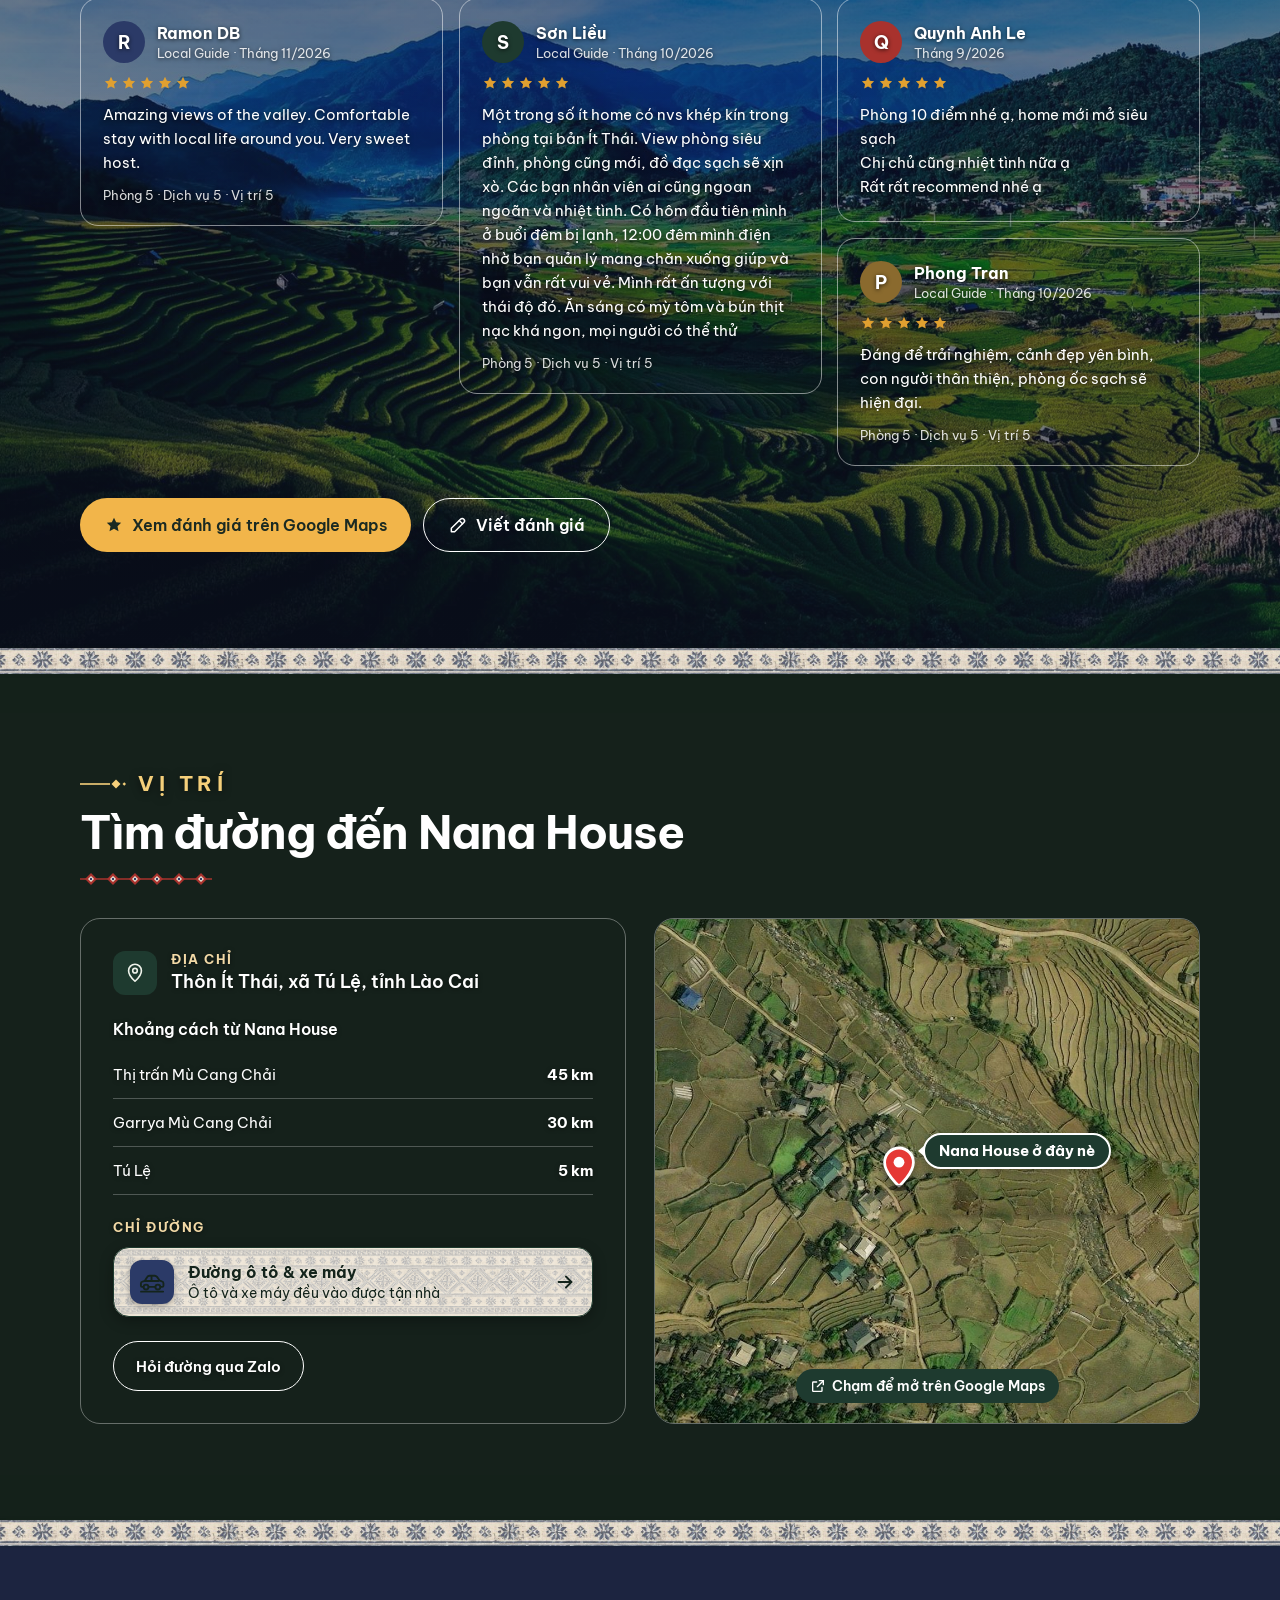
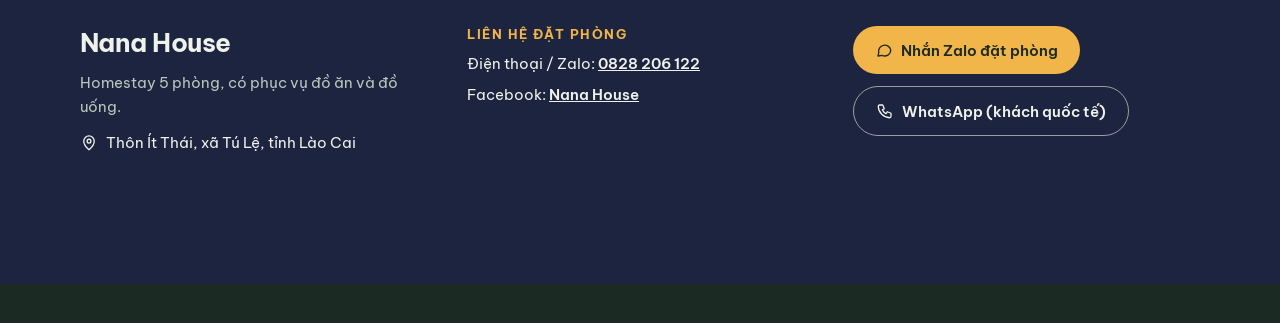
==== commit 93aa3c94: "Cập nhật lớn: trang Liên hệ, Đặt bay, hiệu ứng chuyển trang, bút lông vũ viết câu chuyện - Trang Liê" ====
--- a/index.html
+++ b/index.html
@@ -17,7 +17,7 @@
 <link rel="canonical" href="https://nanahousetule.github.io/">
 <meta name="theme-color" content="#1E3A2F">
 <link rel="icon" href="img/favicon.svg" type="image/svg+xml">
-<link href="https://fonts.googleapis.com/css2?family=Be+Vietnam+Pro:wght@400;500;600;700;800;900&amp;family=Great+Vibes&amp;display=swap" rel="stylesheet">
+<link href="https://fonts.googleapis.com/css2?family=Be+Vietnam+Pro:wght@400;500;600;700;800;900&amp;family=Great+Vibes&amp;family=Dancing+Script:wght@500;600;700&amp;display=swap" rel="stylesheet">
 <style>
 html{scroll-behavior:smooth}
 body{margin:0;font-family:'Be Vietnam Pro',system-ui,sans-serif;color:#1B2A22;background:#1B2A22}
@@ -26,7 +26,7 @@
 .lang-vi .en{display:none}
 .lang-en .vi{display:none}
 a:focus-visible,button:focus-visible{outline:3px solid #F2B54A;outline-offset:3px}
-.nh-strip{display:block;height:22px;background:url("img/brocade.svg") repeat-x center / auto 22px}
+.nh-strip{display:block;height:26px;background:#E9DFCB url("img/vien-tho-cam.jpg") repeat-x center / auto 100%;box-shadow:0 1px 3px rgba(20,36,28,.3),0 -1px 3px rgba(20,36,28,.2);position:relative;z-index:2}
 .nh-orn{display:block;width:132px;height:14px;margin-top:4px;background:url("img/brocade-sm.svg") repeat-x left center / auto 14px}
 @keyframes nhUp{from{opacity:0;transform:perspective(1000px) translateY(70px) rotateX(22deg) scale(.96)}to{opacity:1;transform:none}}
 @keyframes nhLeft{from{opacity:0;transform:perspective(1000px) translateX(-90px) rotateY(18deg)}to{opacity:1;transform:none}}
@@ -73,20 +73,49 @@
 #faq{padding:52px 20px !important}
 #faq h2{font-size:clamp(24px,3.4vw,32px) !important}
 #faq .nh-faq > div:first-child{gap:6px !important}
-#faq .nh-faq > div:first-child p{font-size:14px !important}
+#faq .nh-faq > div:first-child p:not(.nh-eyebrow){font-size:14px !important}
 #faq .nh-faq > div:first-child a{min-height:38px !important;padding:0 16px !important;font-size:14px !important}
 #faq .nh-faq > div:last-child > div{padding:12px 0 !important;gap:12px !important}
 #faq .nh-faq > div:last-child > div > span{width:34px !important;height:34px !important}
 #faq .nh-faq > div:last-child > div > span svg{width:18px;height:18px}
 #faq h3{font-size:15px !important}
 #faq h3 + p{font-size:14px !important;line-height:1.5 !important}
-@media (max-width:760px){#about{background-size:100% auto !important;background-repeat:repeat-y !important;background-position:center top !important}}
+/* Về chúng tôi: không có nền hoa văn, chữ viết tay như một lá thư */
+#about .nh-hand{background:radial-gradient(ellipse 45% 30% at 12% 8%,rgba(150,95,30,.16),transparent 70%),radial-gradient(ellipse 40% 28% at 92% 94%,rgba(140,85,25,.18),transparent 70%),radial-gradient(ellipse 25% 18% at 80% 30%,rgba(160,110,40,.08),transparent 70%),#E9D8B2 url("img/giay-cu.jpg") center / 640px repeat !important;
+  -webkit-backdrop-filter:none !important;backdrop-filter:none !important;border-radius:3px !important;outline-color:rgba(122,78,30,.35) !important;
+  box-shadow:inset 0 0 70px rgba(115,72,22,.42),inset 0 0 16px rgba(95,58,18,.38),0 16px 40px rgba(20,16,10,.4) !important}
+/* bút lông viết câu chuyện */
+.nh-write{position:relative;padding-bottom:70px}
+.nh-ch{opacity:0;transition:opacity .22s ease-out}
+.nh-ch.on{opacity:1}
+.nh-pen{position:absolute;left:0;top:0;width:0;height:0;z-index:3;pointer-events:none;transition:opacity .6s ease;will-change:transform}
+.nh-pen svg{position:absolute;left:-12.5px;top:-130px;overflow:visible;filter:drop-shadow(2px 5px 4px rgba(40,25,10,.35))}
+#about .nh-hand h2,#about .nh-hand p:not(.nh-eyebrow){font-family:'Dancing Script','Be Vietnam Pro',cursive !important;letter-spacing:0 !important}
+#about .nh-hand h2{font-size:clamp(42px,6.5vw,62px) !important;font-weight:700 !important;line-height:1.15 !important;color:#7E2420}
+#about .nh-hand p:not(.nh-eyebrow){font-size:clamp(20px,2.6vw,23px) !important;line-height:1.6 !important;font-weight:500;color:#33261A}
+#about .nh-hand > div:last-child > p:last-of-type{font-weight:700 !important;color:#1E3A2F !important}
 
 /* Ăn & chơi: three photo cards */
 .nh-hub{background:rgba(12,22,17,.5);color:#FFFFFF;padding:64px 20px}
 .nh-hub-in{max-width:1120px;margin:0 auto;display:flex;flex-direction:column;gap:24px}
 .nh-hub-head{display:flex;flex-direction:column;gap:10px}
-.nh-hub-eyebrow{margin:0;font-size:13px;font-weight:700;letter-spacing:.14em;text-transform:uppercase;color:#F2D9A6}
+/* Ảnh nền riêng cho phần đầu trang (chữ Nana House to); một dải nhỏ ở đáy ảnh mờ dần, hoà vào nền chung của cả trang */
+.nh-hero-bg{position:relative;isolation:isolate}
+.nh-hero-bg::before{content:"";position:absolute;inset:0;z-index:-1;pointer-events:none;
+  background:linear-gradient(rgba(12,22,17,.12),rgba(12,22,17,.2)),url("img/hero-nana-sm.jpg") 27% 88% / auto 128% no-repeat;
+  -webkit-mask-image:linear-gradient(to bottom,#000 0%,#000 86%,transparent 100%);
+          mask-image:linear-gradient(to bottom,#000 0%,#000 86%,transparent 100%)}
+@media (max-width:899px) and (orientation:portrait){.nh-hero-bg::before{background-position:0 0,88% 70%;background-size:auto,cover}}
+@media (min-width:900px){.nh-hero-bg::before{background:linear-gradient(rgba(12,22,17,.08),rgba(12,22,17,.15)),url("img/hero-nana.jpg") 40% 72% / cover no-repeat}}
+/* Nhãn tên các mục chính (Về chúng tôi, Phòng nghỉ, ...): chữ to, giãn rộng, có đường kẻ hạt thoi thổ cẩm phía trước */
+.nh-eyebrow{display:flex;align-items:center;gap:12px;margin:0;padding:0;background:none;
+  font-size:clamp(17px,2.3vw,21px);font-weight:700;letter-spacing:.22em;text-transform:uppercase;line-height:1.3;color:#A8322D}
+.nh-eyebrow::before,.nh-eyebrow-c::after{content:"";flex:none;width:46px;height:12px;background:currentColor;
+  -webkit-mask:url("data:image/svg+xml,%3Csvg xmlns='http://www.w3.org/2000/svg' width='46' height='12' viewBox='0 0 46 12'%3E%3Cpath d='M0 6h30' stroke='%23000' stroke-width='1.6'/%3E%3Cpath d='M36 1.5l4.5 4.5-4.5 4.5-4.5-4.5z' fill='%23000'/%3E%3Cpath d='M42.5 6l1.75-1.75L46 6l-1.75 1.75z' fill='%23000'/%3E%3C/svg%3E") no-repeat center/contain;mask:url("data:image/svg+xml,%3Csvg xmlns='http://www.w3.org/2000/svg' width='46' height='12' viewBox='0 0 46 12'%3E%3Cpath d='M0 6h30' stroke='%23000' stroke-width='1.6'/%3E%3Cpath d='M36 1.5l4.5 4.5-4.5 4.5-4.5-4.5z' fill='%23000'/%3E%3Cpath d='M42.5 6l1.75-1.75L46 6l-1.75 1.75z' fill='%23000'/%3E%3C/svg%3E") no-repeat center/contain}
+.nh-eyebrow-c{justify-content:center}
+.nh-eyebrow-c::after{transform:scaleX(-1)}
+.nh-eyebrow-d{color:#F5CF7A;text-shadow:0 1px 8px rgba(0,0,0,.65)}
+.nh-eyebrow-d::before{filter:drop-shadow(0 1px 3px rgba(0,0,0,.6))}
 .nh-hub h2{margin:0;font-size:clamp(28px,4vw,42px);line-height:1.1;letter-spacing:-.025em;font-weight:700}
 .nh-hub-grid{display:grid;grid-template-columns:repeat(auto-fit,minmax(290px,1fr));gap:16px}
 .nh-pcard{position:relative;display:block;height:170px;border-radius:20px;overflow:hidden;color:#FFFFFF;text-decoration:none;background-color:#27435A;background-size:cover;background-repeat:no-repeat;box-shadow:0 6px 22px rgba(0,0,0,.4)}
@@ -160,8 +189,60 @@
 @media (hover:hover){.nh-pcard:hover{transform:translateY(-3px);box-shadow:0 0 0 2px #F2B54A,0 14px 32px rgba(0,0,0,.5)}}
 .nh-pcard:focus-visible{outline:3px solid #F2B54A;outline-offset:4px}
 .nh-pcard-go{border:2px solid #F6F0E4}
+/* Mũi tên ở 3 thẻ Ăn gì, chơi gì: nhích sang phải liên tục + vòng sáng lan ra để mời khách bấm */
+.nh-pcard-go svg{animation:nhGoNudge 1.8s ease-in-out infinite}
+.nh-pcard-go::after{content:"";position:absolute;inset:-3px;border-radius:50%;border:2.5px solid #F2B54A;pointer-events:none;animation:nhGoRing 1.8s ease-out infinite}
+@keyframes nhGoNudge{0%,60%,100%{transform:translateX(0)}22%{transform:translateX(6px)}38%{transform:translateX(-1px)}48%{transform:translateX(3px)}}
+@keyframes nhGoRing{0%{transform:scale(1);opacity:.95}75%,100%{transform:scale(1.65);opacity:0}}
+#explore .nh-pcard-go svg,#explore .nh-pcard-go::after{animation-delay:.6s}
+#mucangchai .nh-pcard-go svg,#mucangchai .nh-pcard-go::after{animation-delay:1.2s}
+@media (hover:hover){.nh-pcard:hover .nh-pcard-go{background:#FFD27A}}
+
+/* Ô thời tiết nhỏ trong phần Vị trí */
+.nh-wx-chip{align-self:flex-start;display:inline-flex;align-items:center;flex-wrap:wrap;gap:10px;padding:10px 18px;border-radius:999px;
+  background:rgba(20,36,28,.62);border:1.5px solid rgba(255,255,255,.55);color:#FFFFFF;text-decoration:none;font-size:15px;line-height:1.4;box-shadow:0 4px 14px rgba(0,0,0,.3)}
+.nh-wx-chip[hidden]{display:none}
+.nh-wx-chip svg{flex:none;color:#F2D9A6}
+.nh-wx-chip b{font-size:17px}
+.nh-wx-chip-go{font-weight:700;color:#F2D9A6;white-space:nowrap}
+@media (max-width:560px){.nh-wx-chip{border-radius:18px;font-size:14px}}
+
+/* Chữ Nana House lượn sóng nhẹ (logo đứng yên) */
+.nh-brand-live .nh-brand-t{display:inline-flex;padding:2px 0;margin:-2px 0}
+.nh-brand-live .nh-brand-t span{display:inline-block;animation:nhLetterGlide 3.6s ease-in-out infinite;animation-delay:calc(var(--i) * .12s)}
+@keyframes nhLetterGlide{0%,100%{transform:translateY(0)}30%{transform:translateY(-3px) rotate(-2deg)}60%{transform:translateY(1px) rotate(1.5deg)}}
+
+/* Nút Tìm đường: ghim bản đồ nảy lên rồi đáp xuống */
+.nh-pin-wrap{position:relative;display:inline-flex;align-items:flex-end;justify-content:center;width:30px;height:34px;margin:-6px 0 -2px -4px}
+.nh-pin{display:block;transform-origin:50% 100%;animation:nhPinBounce 1.6s cubic-bezier(.3,.6,.4,1) infinite;filter:drop-shadow(0 2px 2px rgba(0,0,0,.35))}
+.nh-pin-shadow{position:absolute;left:50%;bottom:0;width:14px;height:4px;margin-left:-7px;border-radius:50%;background:rgba(0,0,0,.45);animation:nhPinShadow 1.6s cubic-bezier(.3,.6,.4,1) infinite}
+@keyframes nhPinBounce{
+ 0%{transform:translateY(0) scale(1.08,.9)}
+ 12%{transform:translateY(0) scale(.95,1.06)}
+ 40%{transform:translateY(-11px) scale(1)}
+ 62%{transform:translateY(0) scale(1)}
+ 70%{transform:translateY(0) scale(1.1,.88)}
+ 80%{transform:translateY(-3px) scale(1)}
+ 90%,100%{transform:translateY(0) scale(1)}}
+@keyframes nhPinShadow{0%,62%,90%,100%{transform:scale(1);opacity:.55}40%{transform:scale(.55);opacity:.25}80%{transform:scale(.85);opacity:.45}}
+
+/* Bản đồ "Tìm đường đến Nana House": ghim nhọn nảy đúng chỗ nhà */
+.nh-mappin{position:absolute;left:36%;top:52%;width:0;height:0;z-index:1;pointer-events:none}
+.nh-mappin .nh-pin-wrap{position:absolute;left:-24px;bottom:-4px;width:48px;height:56px;margin:0}
+.nh-mappin .nh-pin{filter:drop-shadow(0 3px 3px rgba(0,0,0,.45))}
+.nh-mappin .nh-pin-shadow{width:20px;height:6px;margin-left:-10px}
+.nh-mappin-t{position:absolute;left:24px;bottom:18px;width:max-content;white-space:nowrap;padding:7px 14px;border-radius:18px;background:#1E3A2F;color:#FFFFFF;border:2px solid #FFFFFF;font-size:15px;font-weight:700;line-height:1.2;box-shadow:0 4px 12px rgba(0,0,0,.35)}
+.nh-mappin-t::before{content:"";position:absolute;left:-7px;top:50%;margin-top:-6px;border:6px solid transparent;border-left:0;border-right:7px solid #FFFFFF}
+
+/* Câu trích dẫn đổi lần lượt, mỗi câu 5 giây */
+.nh-qrot{display:grid;max-width:820px;margin:0 auto}
+.nh-q-line{grid-area:1/1;align-self:center;margin:0;font-family:'Great Vibes','Be Vietnam Pro',cursive;font-size:clamp(38px,5.6vw,68px);line-height:1.15;font-weight:400;text-shadow:0 3px 16px rgba(0,0,0,.35);
+  opacity:0;transform:translateY(6px);transition:opacity 1.8s ease-in-out,transform 1.8s ease-in-out;pointer-events:none}
+.nh-q-line.is-on{opacity:1;transform:none;pointer-events:auto;transition-delay:.9s}
+.nh-q-line.is-out{opacity:0;transform:translateY(-6px)}
 </style>
 <link rel="stylesheet" href="css/header.css">
+<script>try{(function(){var v=sessionStorage.getItem('nh-nav-in');if(!v)return;sessionStorage.removeItem('nh-nav-in');var h=document.documentElement;h.className+=' nh-navin';addEventListener('load',function(){setTimeout(function(){h.classList.remove('nh-navin');},900);});})()}catch(e){}</script>
 </head>
 <body>
 <div id="nh-root" class="lang-vi" style="position: relative; font-family: 'Be Vietnam Pro', system-ui, sans-serif; color: #1B2A22">
@@ -172,7 +253,7 @@
 
 <header class="nh-head">
 <div class="nh-head-in">
-<a href="#top" class="nh-brand"><img src="img/logo-nana.png" alt="" width="52" height="52">Nana House</a>
+<a href="#top" class="nh-brand nh-brand-live" aria-label="Nana House"><img src="img/logo-nana.png" alt="" width="52" height="52"><span class="nh-brand-t" aria-hidden="true"><span style="--i:0">N</span><span style="--i:1">a</span><span style="--i:2">n</span><span style="--i:3">a</span><span style="--i:4">&nbsp;</span><span style="--i:5">H</span><span style="--i:6">o</span><span style="--i:7">u</span><span style="--i:8">s</span><span style="--i:9">e</span></span></a>
 <nav class="nh-nav" aria-label="Menu">
 <a href="#about"><span class="vi">Về chúng tôi</span><span class="en">About us</span></a>
 <a href="#rooms"><span class="vi">Phòng</span><span class="en">Rooms</span></a>
@@ -181,7 +262,7 @@
 <a href="kham-pha.html"><span class="vi">Khám phá</span><span class="en">Explore</span></a>
 <a href="mu-cang-chai.html"><span class="vi">Cẩm nang</span><span class="en">Travel guide</span></a>
 <a href="#location"><span class="vi">Vị trí</span><span class="en">Location</span></a>
-<a href="#contact"><span class="vi">Liên hệ</span><span class="en">Contact</span></a>
+<a href="lien-he.html"><span class="vi">Liên hệ</span><span class="en">Contact</span></a>
 </nav>
 <div class="nh-head-r">
 <div class="nh-langs">
@@ -215,7 +296,7 @@
 <div id="nh-head-space" class="nh-head-space" aria-hidden="true"></div>
 <a class="nh-backbar" data-solo href="#top"><svg width="18" height="18" viewBox="0 0 24 24" fill="none" stroke="currentColor" stroke-width="2.2" stroke-linecap="round" stroke-linejoin="round" aria-hidden="true"><path d="M19 12H5"></path><path d="M11 18l-6-6 6-6"></path></svg><span class="vi">Quay lại</span><span class="en">Back</span></a>
 
-<section id="top" style="min-height: 640px; display: flex; align-items: center; background: rgba(12, 22, 17, 0.42); color: #FFFFFF">
+<section id="top" class="nh-hero-bg" style="min-height: 640px; display: flex; align-items: center; background: rgba(12, 22, 17, 0.42); color: #FFFFFF">
 <div style="max-width: 1120px; width: 100%; margin: 0 auto; padding: 96px 24px; box-sizing: border-box; display: flex; flex-direction: column; align-items: center; gap: 36px; text-align: center">
 <h1 class="rv-load" style="margin: 0; width: 100%; display: flex; justify-content: center">
 <svg viewBox="0 0 1160 210" role="img" aria-label="Nana House" style="width: 100%; max-width: 940px; height: auto; overflow: visible; filter: drop-shadow(0 4px 18px rgba(0, 0, 0, 0.35))">
@@ -268,17 +349,17 @@
 <a href="#rooms" style="display: inline-flex; align-items: center; gap: 8px; min-height: 52px; padding: 0 26px; border-radius: 999px; background: #F2B54A; color: #1B2A22; text-decoration: none; font-size: 16px; font-weight: 600"><span class="vi">Xem phòng</span><span class="en">See rooms</span>
 <svg width="20" height="20" viewBox="0 0 24 24" fill="none" stroke="currentColor" stroke-width="2" stroke-linecap="round" stroke-linejoin="round" aria-hidden="true"><path d="M5 12h14"></path><path d="M13 6l6 6-6 6"></path></svg></a>
 <a href="https://www.google.com/maps/dir/?api=1&amp;destination=21.76900,104.26577&amp;travelmode=driving" target="_blank" rel="noopener" style="display: inline-flex; align-items: center; gap: 8px; min-height: 52px; padding: 0 26px; border-radius: 999px; border: 1.5px solid #FFFFFF; color: #FFFFFF; text-decoration: none; font-size: 16px; font-weight: 600">
-<svg width="20" height="20" viewBox="0 0 24 24" fill="none" stroke="currentColor" stroke-width="1.75" stroke-linecap="round" stroke-linejoin="round" aria-hidden="true"><path d="M12 21s-7-6.2-7-11.5A7 7 0 0 1 19 9.5C19 14.8 12 21 12 21z"></path><circle cx="12" cy="9.5" r="2.5"></circle></svg>
+<span class="nh-pin-wrap" aria-hidden="true"><svg class="nh-pin" width="30" height="30" viewBox="0 0 24 24" aria-hidden="true"><path d="M12 21.5s-7.2-6.3-7.2-11.8A7.2 7.2 0 0 1 19.2 9.7C19.2 15.2 12 21.5 12 21.5z" fill="#E53935" stroke="#FFFFFF" stroke-width="1.4" stroke-linejoin="round"></path><circle cx="12" cy="9.6" r="2.7" fill="#FFFFFF"></circle></svg><span class="nh-pin-shadow"></span></span>
 <span class="vi">Tìm đường</span><span class="en">Get directions</span></a>
 </div>
 </div>
 </section>
 
 <div class="nh-strip" aria-hidden="true"></div>
-<section id="about" style="background: #EDE5D3 url('img/hoa-van-ve-chung-toi.jpg') center / cover no-repeat; color: #1E1B18; padding: 88px 14px; scroll-margin-top: 70px">
-<div style="max-width: 820px; margin: 0 auto; padding: clamp(40px, 6vw, 64px) clamp(22px, 6vw, 64px); box-sizing: border-box; border-radius: 6px; background: rgba(246, 241, 232, 0.78); -webkit-backdrop-filter: blur(1.5px); backdrop-filter: blur(1.5px); outline: 1.5px solid rgba(168, 50, 45, 0.45); outline-offset: -10px; box-shadow: 0 14px 40px rgba(30, 27, 24, 0.25); display: flex; flex-direction: column; gap: 36px">
+<section id="about" style="background: transparent; color: #1E1B18; padding: 88px 14px; scroll-margin-top: 70px">
+<div class="nh-hand" style="max-width: 820px; margin: 0 auto; padding: clamp(40px, 6vw, 64px) clamp(22px, 6vw, 64px); box-sizing: border-box; border-radius: 6px; background: rgba(246, 241, 232, 0.78); -webkit-backdrop-filter: blur(1.5px); backdrop-filter: blur(1.5px); outline: 1.5px solid rgba(168, 50, 45, 0.45); outline-offset: -10px; box-shadow: 0 14px 40px rgba(30, 27, 24, 0.25); display: flex; flex-direction: column; gap: 36px">
 <div class="rv" style="display: flex; flex-direction: column; align-items: center; gap: 10px; text-align: center">
-<p style="margin: 0; font-size: 13px; font-weight: 700; letter-spacing: 0.14em; text-transform: uppercase; color: #A8322D"><span class="vi">Về chúng tôi</span><span class="en">About us</span></p>
+<p class="nh-eyebrow nh-eyebrow-c"><span class="vi">Về chúng tôi</span><span class="en">About us</span></p>
 <h2 style="margin: 0; font-size: clamp(32px, 4.5vw, 46px); line-height: 1.1; letter-spacing: -0.025em; font-weight: 700"><span class="vi">Câu chuyện Nana House</span><span class="en">The Nana House story</span></h2>
 <span class="nh-orn" aria-hidden="true"></span>
 </div>
@@ -296,7 +377,7 @@
 
 <div id="rooms" style="display: flex; flex-direction: column; gap: 32px; scroll-margin-top: 90px">
 <div class="rv" style="display: flex; flex-direction: column; gap: 10px">
-<p style="margin: 0; font-size: 13px; font-weight: 700; letter-spacing: 0.14em; text-transform: uppercase; color: #A8322D"><span class="vi">Phòng nghỉ</span><span class="en">Rooms</span></p>
+<p class="nh-eyebrow nh-eyebrow-d"><span class="vi">Phòng nghỉ</span><span class="en">Rooms</span></p>
 <h2 style="margin: 0; font-size: clamp(32px, 4.5vw, 46px); line-height: 1.1; letter-spacing: -0.025em; font-weight: 700"><span class="vi">Chọn phòng của bạn</span><span class="en">Choose your room</span></h2>
 <span class="nh-orn" aria-hidden="true"></span>
 </div>
@@ -353,7 +434,7 @@
 
 <div id="info" class="nh-info-photo" style="display: flex; flex-direction: column; gap: 28px; scroll-margin-top: 90px">
 <div class="rv" style="display: flex; flex-direction: column; gap: 10px">
-<p style="margin: 0; font-size: 13px; font-weight: 700; letter-spacing: 0.14em; text-transform: uppercase; color: #A8322D"><span class="vi">Thông tin cần biết</span><span class="en">Good to know</span></p>
+<p class="nh-eyebrow nh-eyebrow-d"><span class="vi">Thông tin cần biết</span><span class="en">Good to know</span></p>
 <h2 style="margin: 0; font-size: clamp(32px, 4.5vw, 46px); line-height: 1.1; letter-spacing: -0.025em; font-weight: 700"><span class="vi">Trước khi đặt phòng</span><span class="en">Before you book</span></h2>
 <span class="nh-orn" aria-hidden="true"></span>
 </div>
@@ -405,17 +486,24 @@
 
 <div class="nh-strip" aria-hidden="true"></div>
 <section class="nh-quote" style="padding: clamp(56px, 8vw, 88px) 24px; background: rgba(12, 22, 17, 0.42); color: #FFFFFF; text-align: center">
-<p class="rv" style="margin: 0 auto; max-width: 760px; font-family: 'Great Vibes', 'Be Vietnam Pro', cursive; font-size: clamp(38px, 5.6vw, 68px); line-height: 1.15; font-weight: 400; text-shadow: 0 3px 16px rgba(0, 0, 0, 0.35)"><span class="vi">Cà phê buổi sáng, bữa cơm nhà và một giấc ngủ ngon.</span><span class="en">Morning coffee, a home-cooked meal and a good night's sleep.</span></p>
+<div class="nh-qrot rv" aria-live="polite">
+<p class="nh-q-line is-on"><span class="vi">Cà phê buổi sáng, bữa cơm nhà và một giấc ngủ ngon.</span><span class="en">Morning coffee, a home-cooked meal and a good night's sleep.</span></p>
+<p class="nh-q-line" aria-hidden="true"><span class="vi">Mây sớm trên núi, lúa vàng dưới thung.</span><span class="en">Morning clouds on the mountains, golden rice in the valley.</span></p>
+<p class="nh-q-line" aria-hidden="true"><span class="vi">Bếp lửa hồng, chén trà ấm, chuyện trò tới khuya.</span><span class="en">A glowing fire, a warm cup of tea and stories late into the night.</span></p>
+<p class="nh-q-line" aria-hidden="true"><span class="vi">Thức dậy giữa núi rừng, nghe suối reo bên thềm.</span><span class="en">Wake up among the mountains to the sound of the stream.</span></p>
+<p class="nh-q-line" aria-hidden="true"><span class="vi">Chậm lại một chút, để núi rừng kể chuyện.</span><span class="en">Slow down a little and let the mountains tell their stories.</span></p>
+<p class="nh-q-line" aria-hidden="true"><span class="vi">Một ngôi nhà nhỏ, một gia đình Tây Bắc chờ bạn về.</span><span class="en">A little house and a Northwest family waiting for you to come home.</span></p>
+</div>
 </section>
 
 <div class="nh-strip" aria-hidden="true"></div>
 <section id="space" style="background: #EFE7D6; color: #1E1B18; padding: 96px 24px; scroll-margin-top: 70px">
 <div style="max-width: 1120px; margin: 0 auto; display: flex; flex-direction: column; gap: 32px">
 <div class="rv" style="display: flex; flex-direction: column; gap: 10px; max-width: 720px">
-<p style="margin: 0; font-size: 13px; font-weight: 700; letter-spacing: 0.14em; text-transform: uppercase; color: #A8322D"><span class="vi">Không gian</span><span class="en">Our space</span></p>
+<p class="nh-eyebrow"><span class="vi">Không gian</span><span class="en">Our space</span></p>
 <h2 style="margin: 0; font-size: clamp(32px, 4.5vw, 46px); line-height: 1.1; letter-spacing: -0.025em; font-weight: 700"><span class="vi">Không gian Nana House</span><span class="en">Inside Nana House</span></h2>
 <span class="nh-orn" aria-hidden="true"></span>
-<p style="margin: 0; font-size: 17px; line-height: 1.6; color: #4A4338"><span class="vi">Trần tre, màn trắng, gạch bông và những ô cửa kính lớn nhìn thẳng ra núi và ruộng lúa.</span><span class="en">Bamboo ceilings, white canopy beds, patterned tiles and big glass doors looking straight out to the mountains and rice fields.</span></p>
+<p style="margin: 0; font-size: 17px; line-height: 1.6; color: #4A4338"><span class="vi">Ngôi nhà nhỏ nép mình bên suối, sáng mây vờn quanh núi, tối nghe gió rừng và tiếng suối reo.</span><span class="en">A little house tucked beside the stream: clouds drifting round the mountains by morning, forest wind and the sound of water by night.</span></p>
 </div>
 <div class="nh-car rv">
 <div id="nhSpaceTrack" class="nh-track" tabindex="0" role="region" aria-label="Ảnh không gian Nana House – vuốt ngang để xem / Nana House photos – swipe to browse">
@@ -447,7 +535,7 @@
 <section id="faq" style="background: #E6DCC6 url('img/linen.jpg') 0 0 / 250px 250px repeat; box-shadow: inset 0 10px 18px -12px rgba(30, 27, 24, 0.35), inset 0 -10px 18px -12px rgba(30, 27, 24, 0.35); color: #1E1B18; padding: 96px 24px; scroll-margin-top: 70px">
 <div class="nh-faq" style="max-width: 1120px; margin: 0 auto">
 <div class="rv" style="display: flex; flex-direction: column; gap: 10px">
-<p style="margin: 0; font-size: 13px; font-weight: 700; letter-spacing: 0.14em; text-transform: uppercase; color: #A8322D"><span class="vi">Hỏi đáp</span><span class="en">FAQ</span></p>
+<p class="nh-eyebrow"><span class="vi">Hỏi đáp</span><span class="en">FAQ</span></p>
 <h2 style="margin: 0; font-size: clamp(32px, 4.5vw, 46px); line-height: 1.1; letter-spacing: -0.025em; font-weight: 700"><span class="vi">Câu hỏi thường gặp</span><span class="en">Frequently asked questions</span></h2>
 <span class="nh-orn" aria-hidden="true"></span>
 <p style="margin: 8px 0 4px; font-size: 15px; line-height: 1.6; color: #4A4338"><span class="vi">Chưa thấy câu trả lời bạn cần? Nhắn Nana House qua Zalo.</span><span class="en">Can't find your answer? Message us on Zalo.</span></p>
@@ -459,7 +547,7 @@
 <span style="flex-shrink: 0; width: 44px; height: 44px; border-radius: 999px; border: 1.5px solid #2B3A67; color: #2B3A67; display: flex; align-items: center; justify-content: center"><svg width="24" height="24" viewBox="0 0 24 24" fill="none" stroke="currentColor" stroke-width="1.6" stroke-linecap="round" stroke-linejoin="round" aria-hidden="true"><path d="M4.6 16.2 H3.4 c-.6 0-.9-.4-.9-1 v-2 c0-.8.5-1.4 1.3-1.6 l2.1-.6 l2-3.3 c.4-.7 1.1-1.1 1.9-1.1 h4.6 c.8 0 1.4.4 1.9 1 l2.4 3.3 l1.8.5 c.8.2 1.3.9 1.3 1.7 v2.1 c0 .6-.4 1-1 1 h-1.1"></path><path d="M9.1 16.2 h5.7"></path><circle cx="6.9" cy="16.3" r="2.1"></circle><circle cx="17" cy="16.3" r="2.1"></circle><path d="M6.3 11.1 h11.2"></path><path d="M11.6 7.6 v3.4"></path><path d="M2.6 20.3 c3.2-.3 15.6.2 18.9-.1"></path></svg></span>
 <div style="display: flex; flex-direction: column; gap: 4px; padding-top: 2px">
 <h3 style="margin: 0; font-size: 18px; font-weight: 700"><span class="vi">Có chỗ để ô tô không?</span><span class="en">Is there car parking?</span></h3>
-<p style="margin: 0; font-size: 15px; line-height: 1.55; color: #4A4338"><span class="vi">Có, Nana House có chỗ để ô tô cho khách.</span><span class="en">Yes, we have parking for guests' cars.</span></p>
+<p style="margin: 0; font-size: 15px; line-height: 1.55; color: #4A4338"><span class="vi">Có, ngay cạnh homestay có bãi đỗ xe ô tô (có thu phí).</span><span class="en">Yes, there is a paid car park right next to the homestay.</span></p>
 </div>
 </div>
 
@@ -495,7 +583,7 @@
 <section id="an-choi" class="nh-hub">
 <div class="nh-hub-in">
 <div class="rv nh-hub-head">
-<p class="nh-hub-eyebrow"><span class="vi">Ăn &amp; chơi</span><span class="en">Eat &amp; explore</span></p>
+<p class="nh-eyebrow nh-eyebrow-d"><span class="vi">Ăn &amp; chơi</span><span class="en">Eat &amp; explore</span></p>
 <h2><span class="vi">Ăn gì, chơi gì quanh Nana House</span><span class="en">What to eat and do around Nana House</span></h2>
 <span class="nh-orn" aria-hidden="true"></span>
 </div>
@@ -523,7 +611,7 @@
 <section id="reviews" style="background: linear-gradient(180deg, rgba(14, 22, 42, 0.66) 0%, rgba(14, 22, 42, 0.52) 50%, rgba(14, 22, 42, 0.6) 100%), #2B3A67 url('img/reviews-bg.jpg') center 65% / cover no-repeat; color: #FFFFFF; padding: 96px 24px; scroll-margin-top: 70px">
 <div style="max-width: 1120px; margin: 0 auto; display: flex; flex-direction: column; gap: 32px">
 <div class="rv" style="display: flex; flex-direction: column; gap: 10px; max-width: 720px">
-<p style="margin: 0; font-size: 13px; font-weight: 700; letter-spacing: 0.14em; text-transform: uppercase; color: #F2D9A6"><span class="vi">Đánh giá</span><span class="en">Reviews</span></p>
+<p class="nh-eyebrow nh-eyebrow-d"><span class="vi">Đánh giá</span><span class="en">Reviews</span></p>
 <h2 style="margin: 0; font-size: clamp(32px, 4.5vw, 46px); line-height: 1.1; letter-spacing: -0.025em; font-weight: 700"><span class="vi">Khách nói gì về Nana House</span><span class="en">What our guests say</span></h2>
 <span class="nh-orn" aria-hidden="true"></span>
 <p style="margin: 0; font-size: 17px; line-height: 1.6; color: #DCE1EE"><span class="vi">Đọc cảm nhận của khách đã ở Nana House trên Google Maps, hoặc để lại đánh giá sau chuyến đi của bạn.</span><span class="en">Read what guests say about Nana House on Google Maps, or leave your own review after your stay.</span></p>
@@ -588,10 +676,11 @@
 <section id="location" style="background: rgba(12, 22, 17, 0.42); color: #FFFFFF; padding: 96px 24px; scroll-margin-top: 70px">
 <div style="max-width: 1120px; margin: 0 auto; display: flex; flex-direction: column; gap: 32px">
 <div class="rv" style="display: flex; flex-direction: column; gap: 10px">
-<p style="margin: 0; font-size: 13px; font-weight: 700; letter-spacing: 0.14em; text-transform: uppercase; color: #F2D9A6"><span class="vi">Vị trí</span><span class="en">Location</span></p>
+<p class="nh-eyebrow nh-eyebrow-d"><span class="vi">Vị trí</span><span class="en">Location</span></p>
 <h2 style="margin: 0; font-size: clamp(32px, 4.5vw, 46px); line-height: 1.1; letter-spacing: -0.025em; font-weight: 700"><span class="vi">Tìm đường đến Nana House</span><span class="en">Find your way to Nana House</span></h2>
 <span class="nh-orn" aria-hidden="true"></span>
 </div>
+<a class="nh-wx-chip rv" data-wx="chip" href="mu-cang-chai.html#thoi-tiet" hidden></a>
 <div style="display: grid; grid-template-columns: repeat(auto-fit, minmax(320px, 1fr)); gap: 28px; align-items: stretch">
 
 <div class="rv-l" style="background: transparent; border: 1px solid rgba(255, 255, 255, 0.35); text-shadow: 0 1px 4px rgba(0, 0, 0, 0.5); border-radius: 20px; padding: 32px; display: flex; flex-direction: column; gap: 24px">
@@ -624,12 +713,32 @@
 </div>
 </div>
 
-<a href="https://maps.app.goo.gl/keGawrWMZN5hs5ZX7" target="_blank" rel="noopener" class="rv-r" style="position: relative; display: block; min-height: 420px; border-radius: 20px; overflow: hidden; background: transparent; border: 1px solid rgba(255, 255, 255, 0.35); color: #1B2A22; text-decoration: none">
-<img src="img/map-2.jpg" alt="Vị trí Nana House trên bản đồ vệ tinh / Nana House on the satellite map" style="position: absolute; top: 0; left: 0; width: 100%; height: 100%; object-fit: cover; object-position: 70% 55%">
+<a href="https://maps.app.goo.gl/keGawrWMZN5hs5ZX7" target="_blank" rel="noopener" class="rv-r nh-mapcard" style="position: relative; display: block; min-height: 420px; border-radius: 20px; overflow: hidden; background: transparent; border: 1px solid rgba(255, 255, 255, 0.35); color: #1B2A22; text-decoration: none">
+<img src="img/map-3.jpg" alt="Vị trí Nana House trên bản đồ vệ tinh / Nana House on the satellite map" style="position: absolute; top: 0; left: 0; width: 100%; height: 100%; object-fit: cover; object-position: 70% 55%">
+<span class="nh-mappin"><span class="nh-pin-wrap" aria-hidden="true"><svg class="nh-pin" width="48" height="48" viewBox="0 0 24 24" aria-hidden="true"><path d="M12 21.5s-7.2-6.3-7.2-11.8A7.2 7.2 0 0 1 19.2 9.7C19.2 15.2 12 21.5 12 21.5z" fill="#E53935" stroke="#FFFFFF" stroke-width="1.4" stroke-linejoin="round"></path><circle cx="12" cy="9.6" r="2.7" fill="#FFFFFF"></circle></svg><span class="nh-pin-shadow"></span></span><span class="nh-mappin-t"><span class="vi">Nana House ở đây nè</span><span class="en">Nana House is here</span></span></span>
 <div style="position: absolute; top: 0; right: 0; bottom: 0; left: 0; display: flex; flex-direction: column; align-items: center; justify-content: flex-end; gap: 12px; padding: 20px; text-align: center">
 <span style="display: inline-flex; align-items: center; gap: 6px; padding: 8px 14px; border-radius: 999px; background: #1E3A2F; color: #FFFFFF; font-size: 14px; font-weight: 600"><svg width="16" height="16" viewBox="0 0 24 24" fill="none" stroke="currentColor" stroke-width="2" stroke-linecap="round" stroke-linejoin="round" aria-hidden="true"><path d="M14 4h6v6"></path><path d="M20 4l-9 9"></path><path d="M18 14v5a1 1 0 0 1-1 1H5a1 1 0 0 1-1-1V7a1 1 0 0 1 1-1h5"></path></svg><span class="vi">Chạm để mở trên Google Maps</span><span class="en">Tap to open in Google Maps</span></span>
 </div>
 </a>
+<script>
+/* Ghim "Nana House ở đây nè": đặt đúng chỗ nhà trên ảnh map-3.jpg (1200x901, cover, 70% 55%) */
+(function(){
+  function place(){
+    document.querySelectorAll('.nh-mapcard').forEach(function(c){
+      var pin=c.querySelector('.nh-mappin'),t=c.querySelector('.nh-mappin-t');
+      if(!pin) return;
+      var W=c.clientWidth,H=c.clientHeight; if(!W||!H) return;
+      var S=Math.max(W/1200,H/901), x=0.7*W-245*S, y=0.55*H-16.55*S;
+      pin.style.left=x+'px'; pin.style.top=y+'px';
+      if(t){ var room=W-x-46; t.style.whiteSpace='nowrap'; t.style.maxWidth='';
+        if(t.offsetWidth>room){ t.style.whiteSpace='normal'; t.style.maxWidth=Math.max(110,room)+'px'; } }
+    });
+  }
+  place(); window.addEventListener('load',place); window.addEventListener('resize',place);
+  document.addEventListener('nh-lang',function(){setTimeout(place,50)});
+  if(window.ResizeObserver){ var ro=new ResizeObserver(place); document.querySelectorAll('.nh-mapcard, .nh-mappin-t .vi, .nh-mappin-t .en').forEach(function(c){ro.observe(c)}); }
+})();
+</script>
 
 </div>
 </div>
@@ -746,6 +855,188 @@
 })();
 </script>
 <script src="js/site.js"></script>
+<script>
+/* Về chúng tôi: một cây bút lông vũ (lông chim trắng, thân kim loại) viết dần câu chuyện, nhanh hơn tốc độ đọc một chút.
+   Phần lông luôn uốn lượn mềm mại; viết xong, bút lướt xuống đặt nằm ở góc dưới bên phải tờ giấy. */
+(function () {
+  var box = document.querySelector('#about .nh-hand > div:last-child');
+  if (!box || !window.requestAnimationFrame) return;
+  var paras = [].slice.call(box.querySelectorAll('p'));
+  var lang = window.NH_LANG ? window.NH_LANG() : 'vi';
+  if (lang !== 'vi' || !paras.length) return;
+  var saved = paras.map(function (p) { return p.innerHTML; });
+  var chars = [], pauses = [];
+  box.classList.add('nh-write');
+  paras.forEach(function (p) {
+    var sp = p.querySelector('.vi'); if (!sp) return;
+    var t = sp.textContent.normalize ? sp.textContent.normalize('NFC') : sp.textContent;
+    sp.textContent = '';
+    var arr = Array.from ? Array.from(t) : t.split('');
+    arr.forEach(function (ch, i) {
+      var s = document.createElement('span'); s.className = 'nh-ch'; s.textContent = ch; sp.appendChild(s);
+      chars.push(s);
+      var pause = 0;
+      if (/[.!?…]/.test(ch)) pause = 0.32; else if (/[,;:]/.test(ch)) pause = 0.14;
+      if (i === arr.length - 1) pause = 0.6;
+      pauses.push(pause);
+    });
+  });
+  if (!chars.length) return;
+  var RATE = 24;                       /* chữ mỗi giây */
+  var tEnd = [], acc = 0;
+  for (var i = 0; i < chars.length; i++) { acc += 1 / RATE; tEnd.push(acc); acc += pauses[i]; }
+
+  /* ---- cây bút ---- */
+  var NS = 'http://www.w3.org/2000/svg';
+  var pen = document.createElement('div'); pen.className = 'nh-pen'; pen.setAttribute('aria-hidden', 'true');
+  pen.innerHTML = '<svg width="169" height="143" viewBox="-10 -104 135 114"><defs>' +
+    '<linearGradient id="nhQv" x1="0" y1="0" x2="0" y2="1"><stop offset="0" stop-color="#FFFFFF"/><stop offset=".55" stop-color="#F7F5F1"/><stop offset="1" stop-color="#E4E0D8"/></linearGradient>' +
+    '<linearGradient id="nhQm" x1="0" y1="0" x2="0" y2="1"><stop offset="0" stop-color="#F4F1EA"/><stop offset=".45" stop-color="#BDB7A6"/><stop offset="1" stop-color="#7D7766"/></linearGradient>' +
+    '<linearGradient id="nhQn" x1="0" y1="0" x2="0" y2="1"><stop offset="0" stop-color="#F2F2F2"/><stop offset=".5" stop-color="#B9B9B9"/><stop offset="1" stop-color="#6E6E6E"/></linearGradient>' +
+    '<linearGradient id="nhQb" x1="0" y1="0" x2="0" y2="1"><stop offset="0" stop-color="#E9D29A"/><stop offset=".5" stop-color="#B8914A"/><stop offset="1" stop-color="#7A5A26"/></linearGradient>' +
+    '<clipPath id="nhQc"><path class="q-clip"/></clipPath></defs><g transform="rotate(-38)">' +
+    '<path class="q-vane" fill="url(#nhQv)" stroke="#BDB8AE" stroke-width=".55"/>' +
+    '<g clip-path="url(#nhQc)"><path class="q-bars" stroke="#C9C3B8" stroke-width="2.2" fill="none" opacity=".55" stroke-linecap="round"/>' +
+    '<path class="q-barbs" stroke="#D3CEC4" stroke-width=".45" fill="none"/></g>' +
+    '<path class="q-shaft" stroke="#CDBF9F" stroke-width="1.1" fill="none" stroke-linecap="round"/>' +
+    '<path d="M12 -2.6L40 -3.1L40 3.1L12 2.6Z" fill="url(#nhQm)" stroke="#6F6A5C" stroke-width=".4"/>' +
+    '<rect x="13" y="-3" width="2.2" height="6" rx=".6" fill="url(#nhQb)"/><rect x="25" y="-3.3" width="1.8" height="6.6" rx=".6" fill="url(#nhQb)"/><rect x="37.5" y="-3.4" width="2.6" height="6.8" rx=".7" fill="url(#nhQb)"/>' +
+    '<path d="M40 0l3-5.2 1.2 2.6 2.4-3.4 .8 3.4 3-1.6-1.2 3.6 2.6.2-2.6 2.6 2.6 .3-2.6 2.6 1.2 3.6-3-1.6-.8 3.4-2.4-3.4-1.2 2.6Z" fill="url(#nhQb)" stroke="#6E5222" stroke-width=".35"/>' +
+    '<path d="M0 0L5 -1.3Q9.5 -2.4 12.2 -2.4L12.2 2.4Q9.5 2.4 5 1.3Z" fill="url(#nhQn)" stroke="#5E5E5E" stroke-width=".35"/>' +
+    '<path d="M.8 0L7.2 0" stroke="#4A4A4A" stroke-width=".35"/><circle cx="7.8" cy="0" r=".6" fill="#4A4A4A"/>' +
+    '</g></svg>';
+  pen.style.opacity = '0';
+  box.appendChild(pen);
+  var qVane = pen.querySelector('.q-vane'), qClip = pen.querySelector('.q-clip'), qBars = pen.querySelector('.q-bars'),
+      qBarbs = pen.querySelector('.q-barbs'), qShaft = pen.querySelector('.q-shaft');
+  var L0 = 44, L1 = 142;
+  function hw(x, up) {
+    if (x <= L0 || x >= L1) return 0;
+    var t = (x - L0) / (L1 - L0), h = up ? 12.5 : 10.5;
+    return h * Math.pow(Math.sin(Math.PI * Math.pow(Math.min(1, t * 1.05), 0.75)), 0.8);
+  }
+  var amp = 1;
+  function off(x, t) {                 /* độ uốn của lông: sóng chạy từ gốc ra ngọn */
+    var u = Math.max(0, (x - L0) / (L1 - L0));
+    return -0.6 * Math.sin(Math.PI * u) + amp * 6.5 * Math.pow(u, 1.5) * Math.sin(u * 3.4 - t * 3.3);
+  }
+  function f1(n) { return n.toFixed(1); }
+  function feather(t) {
+    var up = [], lo = [], N = 36;
+    for (var i = 0; i <= N; i++) {
+      var x = L0 + (L1 - L0) * i / N, o = off(x, t);
+      up.push(f1(x) + ' ' + f1(o - hw(x, true))); lo.push(f1(x) + ' ' + f1(o + hw(x, false)));
+    }
+    var d = 'M' + up.join(' L') + ' L' + lo.reverse().join(' L') + 'Z';
+    qVane.setAttribute('d', d); qClip.setAttribute('d', d);
+    var bars = '', barbs = '', sh = 'M40 0';
+    for (var x = L0 + 14; x < L1 - 8; x += 9) {
+      bars += 'M' + (x - 3) + ' ' + f1(off(x - 3, t) - 13) + 'Q' + (x + 3) + ' ' + f1(off(x + 3, t) - 5) + ' ' + (x + 1) + ' ' + f1(off(x + 1, t)) +
+              'Q' + (x + 4) + ' ' + f1(off(x + 4, t) + 6) + ' ' + (x - 2) + ' ' + f1(off(x - 2, t) + 12);
+    }
+    for (x = L0 + 6; x < L1 - 3; x += 4) {
+      var o = off(x, t), a = hw(x, true), b = hw(x, false);
+      if (a > 2) barbs += 'M' + x + ' ' + f1(o) + 'Q' + (x + 4) + ' ' + f1(off(x + 4, t) - a * 0.55) + ' ' + (x + 8) + ' ' + f1(off(x + 8, t) - hw(x + 8, true) * 0.95);
+      if (b > 2) barbs += 'M' + (x + 1) + ' ' + f1(o) + 'Q' + (x + 5) + ' ' + f1(off(x + 5, t) + b * 0.55) + ' ' + (x + 9) + ' ' + f1(off(x + 9, t) + hw(x + 9, false) * 0.95);
+    }
+    for (x = L0; x <= L1; x += 7) sh += ' L' + x + ' ' + f1(off(x, t));
+    qBars.setAttribute('d', bars); qBarbs.setAttribute('d', barbs); qShaft.setAttribute('d', sh);
+  }
+  feather(0);
+
+  var pos = [];
+  function measure() {
+    pos = chars.map(function (c) {
+      return { x: c.offsetLeft, w: c.offsetWidth, y: c.offsetTop + c.offsetHeight * 0.8, sp: /\s/.test(c.textContent) };
+    });
+  }
+  /* chỗ đặt bút khi viết xong: góc dưới bên phải tờ giấy */
+  function restSpot() { return { x: box.clientWidth - 160, y: box.clientHeight - 12 }; }
+
+  var state = 'wait', t0 = 0, last = 0, k = 0, px = 0, py = 0, rot = 0, raf = 0, visible = true, clock = 0;
+  function rest(restore) {
+    for (var j = k; j < chars.length; j++) chars[j].classList.add('on');
+    k = chars.length;
+    if (state === 'wait') { var r0 = restSpot(); px = r0.x; py = r0.y; }
+    state = 'rest'; pen.style.opacity = '1';
+    if (restore) setTimeout(function () { paras.forEach(function (p, i) { p.innerHTML = saved[i]; }); }, 400);
+    loop();
+  }
+  function frame(now) {
+    raf = 0;
+    if (!visible) return;
+    var dt = last ? Math.min(0.05, (now - last) / 1000) : 0.016; last = now; clock += dt;
+    var tx, ty, trot, a;
+    if (state === 'write') {
+      if (!t0) t0 = now;
+      var el = (now - t0) / 1000;
+      while (k < chars.length && tEnd[k] <= el) { chars[k].classList.add('on'); k++; }
+      if (k >= chars.length) { rest(true); return; }
+      var start = k ? tEnd[k - 1] + pauses[k - 1] : 0;
+      var f = Math.max(0, Math.min(1, (el - start) / (tEnd[k] - start)));
+      var p = pos[k];
+      tx = p.x + p.w * f; ty = p.y;
+      if (p.sp) ty -= 4;                                 /* nhấc bút giữa các chữ */
+      if (el < start) ty -= 6;                           /* dừng ở dấu câu */
+      a = Math.min(1, dt * 16);
+      if (Math.abs(ty - py) > 20) a = Math.min(1, dt * 9);
+      trot = Math.sin(clock * 8.5) * 4 + Math.sin(clock * 3.1) * 2;
+      ty += Math.sin(clock * 21) * 1.1;
+      amp += (1 - amp) * dt * 2;
+    } else if (state === 'wait') {                       /* chờ bắt đầu viết: giữ bút yên, lông vẫn uốn lượn */
+      tx = px; ty = py; trot = rot; a = 1;
+    } else {                                             /* đặt bút nằm ở góc giấy */
+      var r = restSpot();
+      tx = r.x; ty = r.y; trot = 18 + Math.sin(clock * 1.3) * 1.2;
+      a = Math.min(1, dt * 2.6);
+      amp += (0.75 - amp) * dt * 1.5;
+    }
+    px += (tx - px) * a; py += (ty - py) * a; rot += (trot - rot) * Math.min(1, dt * (state === 'write' ? 20 : 2.6));
+    pen.style.transform = 'translate(' + px.toFixed(1) + 'px,' + py.toFixed(1) + 'px) rotate(' + rot.toFixed(2) + 'deg)';
+    feather(clock);
+    loop();
+  }
+  function loop() { if (!raf && visible) raf = requestAnimationFrame(frame); }
+  function start() {
+    if (state !== 'wait') return;
+    measure(); px = pos[0].x; py = pos[0].y - 30;
+    pen.style.opacity = '1';
+    setTimeout(function () { state = 'write'; t0 = 0; loop(); }, 450);
+    loop();
+  }
+  window.addEventListener('resize', function () { if (state === 'write') measure(); });
+  document.addEventListener('nh-lang', function (e) {
+    if (state === 'rest') return;
+    if (!e.detail || e.detail !== 'vi') rest(true);
+  });
+  if ('IntersectionObserver' in window) {
+    var first = true;
+    new IntersectionObserver(function (en) {
+      en.forEach(function (x) {
+        visible = x.isIntersecting;
+        if (visible) { last = 0; if (first) { first = false; setTimeout(start, 500); } else loop(); }
+      });
+    }, { threshold: 0.05 }).observe(box);
+  } else start();
+})();
+</script>
+<script>
+/* Câu trích dẫn: mỗi 5 giây mờ dần sang câu tiếp theo */
+(function () {
+  var box = document.querySelector('.nh-qrot'); if (!box) return;
+  var lines = box.querySelectorAll('.nh-q-line'), cur = 0;
+  setInterval(function () {
+    if (document.hidden) return;
+    var old = lines[cur];
+    old.classList.remove('is-on'); old.classList.add('is-out'); old.setAttribute('aria-hidden', 'true');
+    setTimeout(function () { old.classList.remove('is-out'); }, 1900);
+    cur = (cur + 1) % lines.length;
+    lines[cur].classList.add('is-on'); lines[cur].removeAttribute('aria-hidden');
+  }, 5000);
+})();
+</script>
+
+<script src="js/thoi-tiet.js" defer></script>
 <script src="js/header.js"></script>
 </body>
 </html>
--- a/css/header.css
+++ b/css/header.css
@@ -19,7 +19,7 @@
 .nh-head .nh-nav a{display:inline-flex;align-items:center;min-height:38px;padding:0 11px;border-radius:999px;white-space:nowrap;
   background:#F6F0E4;border:1.5px solid #1E3A2F;color:#14241C;font-size:13.5px;font-weight:700;text-decoration:none;
   box-shadow:0 2px 5px rgba(20,36,28,.28)}
-.nh-head .nh-nav a:hover,.nh-head .nh-nav a[aria-current="page"]{background:#1E3A2F;color:#FFFFFF}
+.nh-head .nh-nav a:hover{background:#FFFFFF}
 
 .nh-head .nh-head-r{display:flex;align-items:center;gap:8px;flex:none}
 .nh-head .nh-langs{position:relative}
@@ -46,6 +46,39 @@
 @media (max-width:1240px){
   .nh-head-in{flex-wrap:wrap}
   .nh-head .nh-nav{order:3;width:100%}
+}
+
+/* Màn hình nằm ngang (điện thoại xoay ngang, iPad ngang, máy tính): thanh menu to hơn cho dễ nhìn, dễ bấm */
+@media (min-width:761px) and (orientation:landscape){
+  .nh-head .nh-nav{gap:8px}
+  .nh-head .nh-nav a{min-height:42px;padding:0 15px;font-size:15.5px}
+  .nh-head .nh-brand{font-size:46px}
+  .nh-head .nh-brand img{width:56px;height:56px}
+  .nh-head .nh-lang-btn{min-height:42px;font-size:15px;padding:0 12px 0 11px}
+  .nh-head .nh-book{min-height:44px;padding:0 20px;font-size:16px}
+}
+@media (min-width:1100px) and (orientation:landscape){
+  .nh-head-in{max-width:1500px;flex-wrap:wrap}
+  .nh-head .nh-nav{order:3;width:100%}
+  .nh-head .nh-nav{gap:10px}
+  .nh-head .nh-nav a{min-height:46px;padding:0 18px;font-size:17px}
+  .nh-head .nh-brand{font-size:52px}
+  .nh-head .nh-brand img{width:62px;height:62px}
+  .nh-head .nh-lang-btn{min-height:46px;font-size:16px}
+  .nh-head .nh-book{min-height:48px;padding:0 24px;font-size:17px}
+}
+
+/* Điện thoại xoay ngang (màn thấp): gom thành 1 hàng, menu vuốt ngang ở giữa để không chiếm nhiều chiều cao */
+@media (min-width:761px) and (orientation:landscape) and (max-height:520px){
+  .nh-head-in{flex-wrap:nowrap;padding:6px 14px;gap:10px}
+  .nh-head .nh-brand{font-size:36px;gap:7px}
+  .nh-head .nh-brand img{width:46px;height:46px}
+  .nh-head .nh-nav{order:0;width:auto;flex:1 1 auto;min-width:0;flex-wrap:nowrap;justify-content:flex-start;overflow-x:auto;
+    padding:4px 2px;scrollbar-width:none;-webkit-overflow-scrolling:touch}
+  .nh-head .nh-nav::-webkit-scrollbar{display:none}
+  .nh-head .nh-nav a{flex:none;min-height:40px;padding:0 14px;font-size:15px}
+  .nh-head .nh-lang-btn{min-height:40px;font-size:15px}
+  .nh-head .nh-book{min-height:42px;padding:0 16px;font-size:15px}
 }
 
 /* Điện thoại: hàng 1 = logo + VI/EN + Đặt phòng, hàng 2 = menu vuốt ngang */
@@ -122,3 +155,22 @@
 a.nh-quick-go{text-decoration:none;color:#FFFFFF;box-sizing:border-box;-webkit-tap-highlight-color:transparent}
 a.nh-quick-go:hover{color:#FFFFFF}
 .nh-quick a.nh-go-alt,.nh-quick a.nh-go-alt:hover{color:#14241C}
+
+/* Vuốt mép màn hình để quay lại: mũi tên nhỏ hiện theo ngón tay */
+.nh-swipe-hint{position:fixed;left:6px;top:50%;z-index:3000;width:46px;height:46px;border-radius:50%;display:flex;align-items:center;justify-content:center;
+  background:#F6F0E4;color:#1E3A2F;border:2px solid #1E3A2F;box-shadow:0 4px 14px rgba(0,0,0,.35);opacity:0;pointer-events:none;transform:translate(0,-50%) scale(.7);transition:background .15s,color .15s}
+.nh-swipe-hint.is-right{left:auto;right:6px}
+.nh-swipe-hint.is-ready{background:#F2B54A;color:#1B2A22}
+
+/* Bấm nút trên thanh menu: chữ của nút phóng to ra giữa màn hình rồi biến mất,
+   sau đó trang cũ và trang mới hoà dần vào nhau (không có khoảng trắng ở giữa) */
+.nh-navzoom{position:fixed;z-index:2147483000;margin:0;padding:0;box-sizing:border-box;display:flex;align-items:center;justify-content:center;text-align:center;white-space:nowrap;pointer-events:none;
+  background:none;border:0;transform-origin:50% 50%;text-shadow:0 0 10px rgba(255,255,255,.9),0 0 3px rgba(255,255,255,.9);
+  transition:transform .5s cubic-bezier(.3,.6,.35,1),opacity .5s cubic-bezier(.6,0,.9,.6)}
+/* chuyển trang: hoà trộn trang cũ với trang mới */
+@view-transition{navigation:auto}
+::view-transition-old(root),::view-transition-new(root){animation-duration:.7s;animation-timing-function:ease-in-out}
+/* trình duyệt cũ không hỗ trợ hoà trộn: trang cũ mờ đi rồi trang mới hiện dần */
+html.nh-navfade body{opacity:0 !important;transition:opacity .3s ease-in}
+html.nh-navin body{animation:nhNavIn .4s ease-out both}
+@keyframes nhNavIn{from{opacity:0}to{opacity:1}}
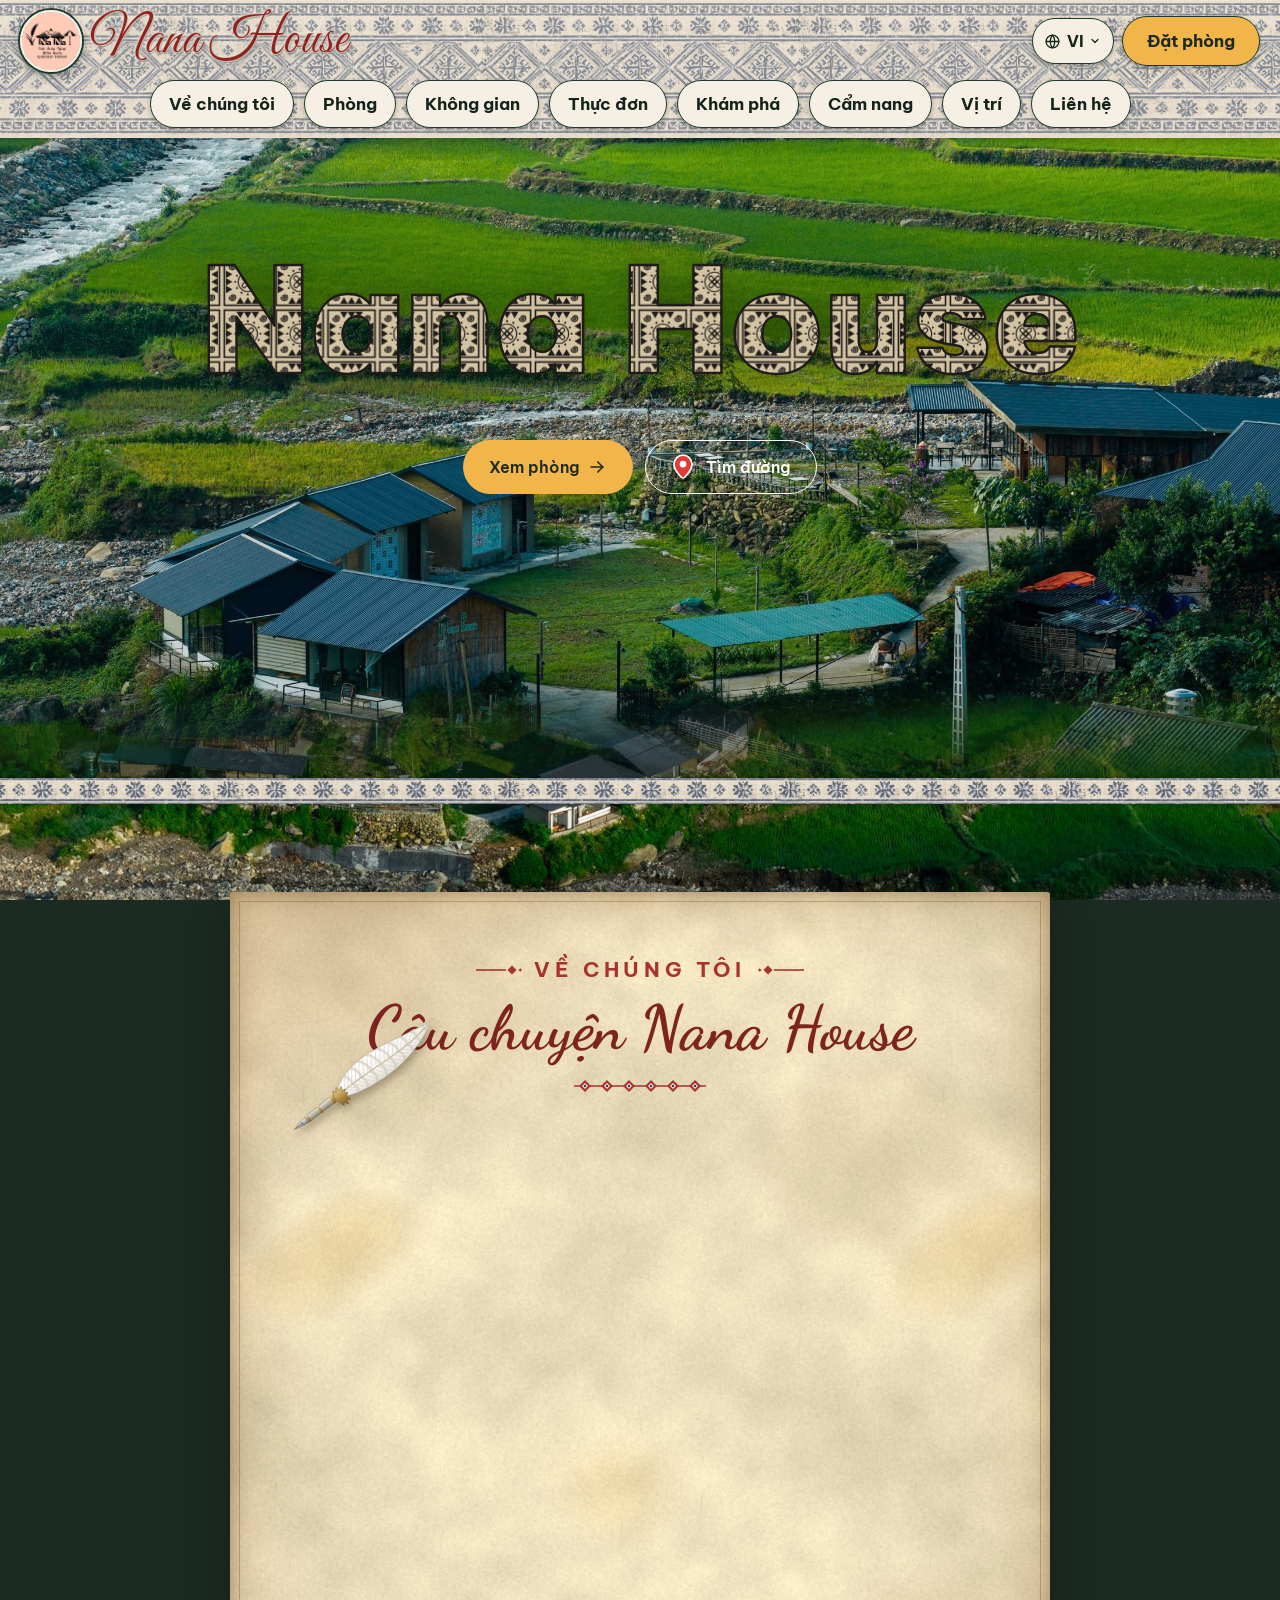
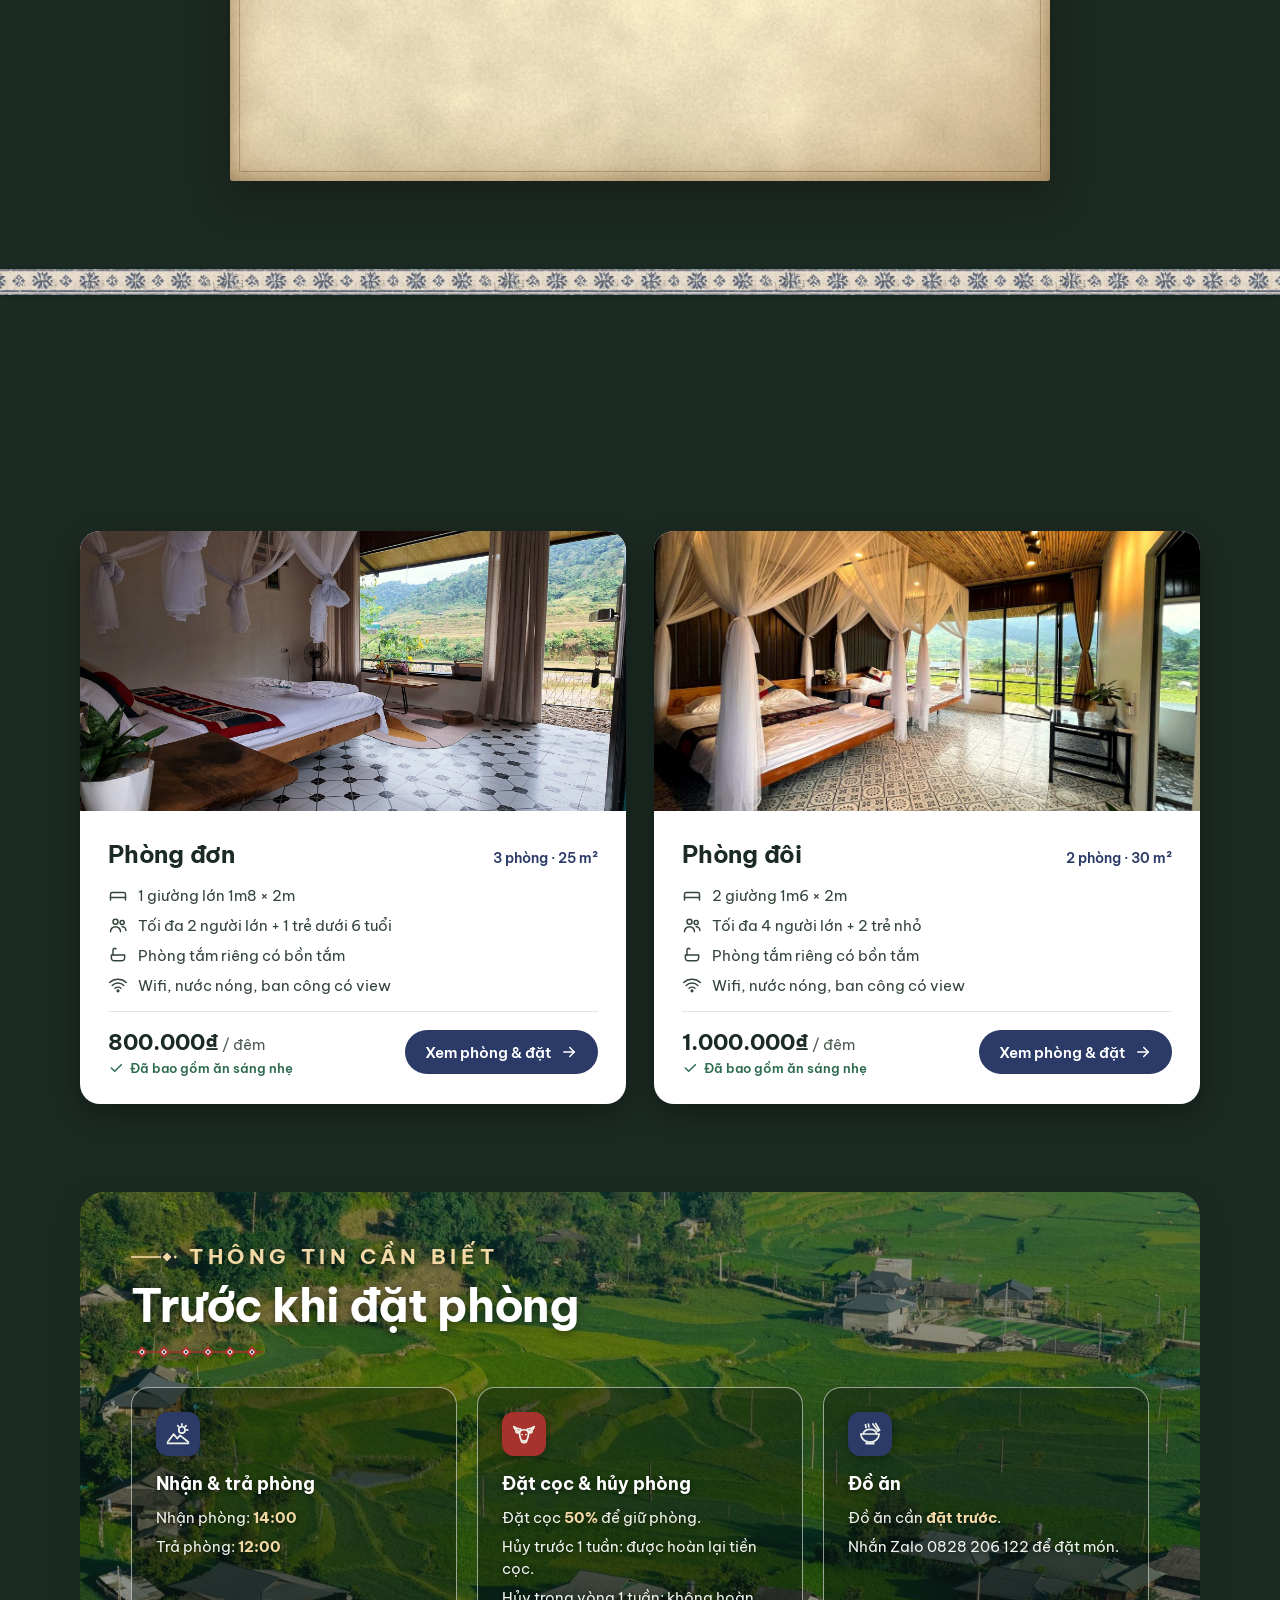
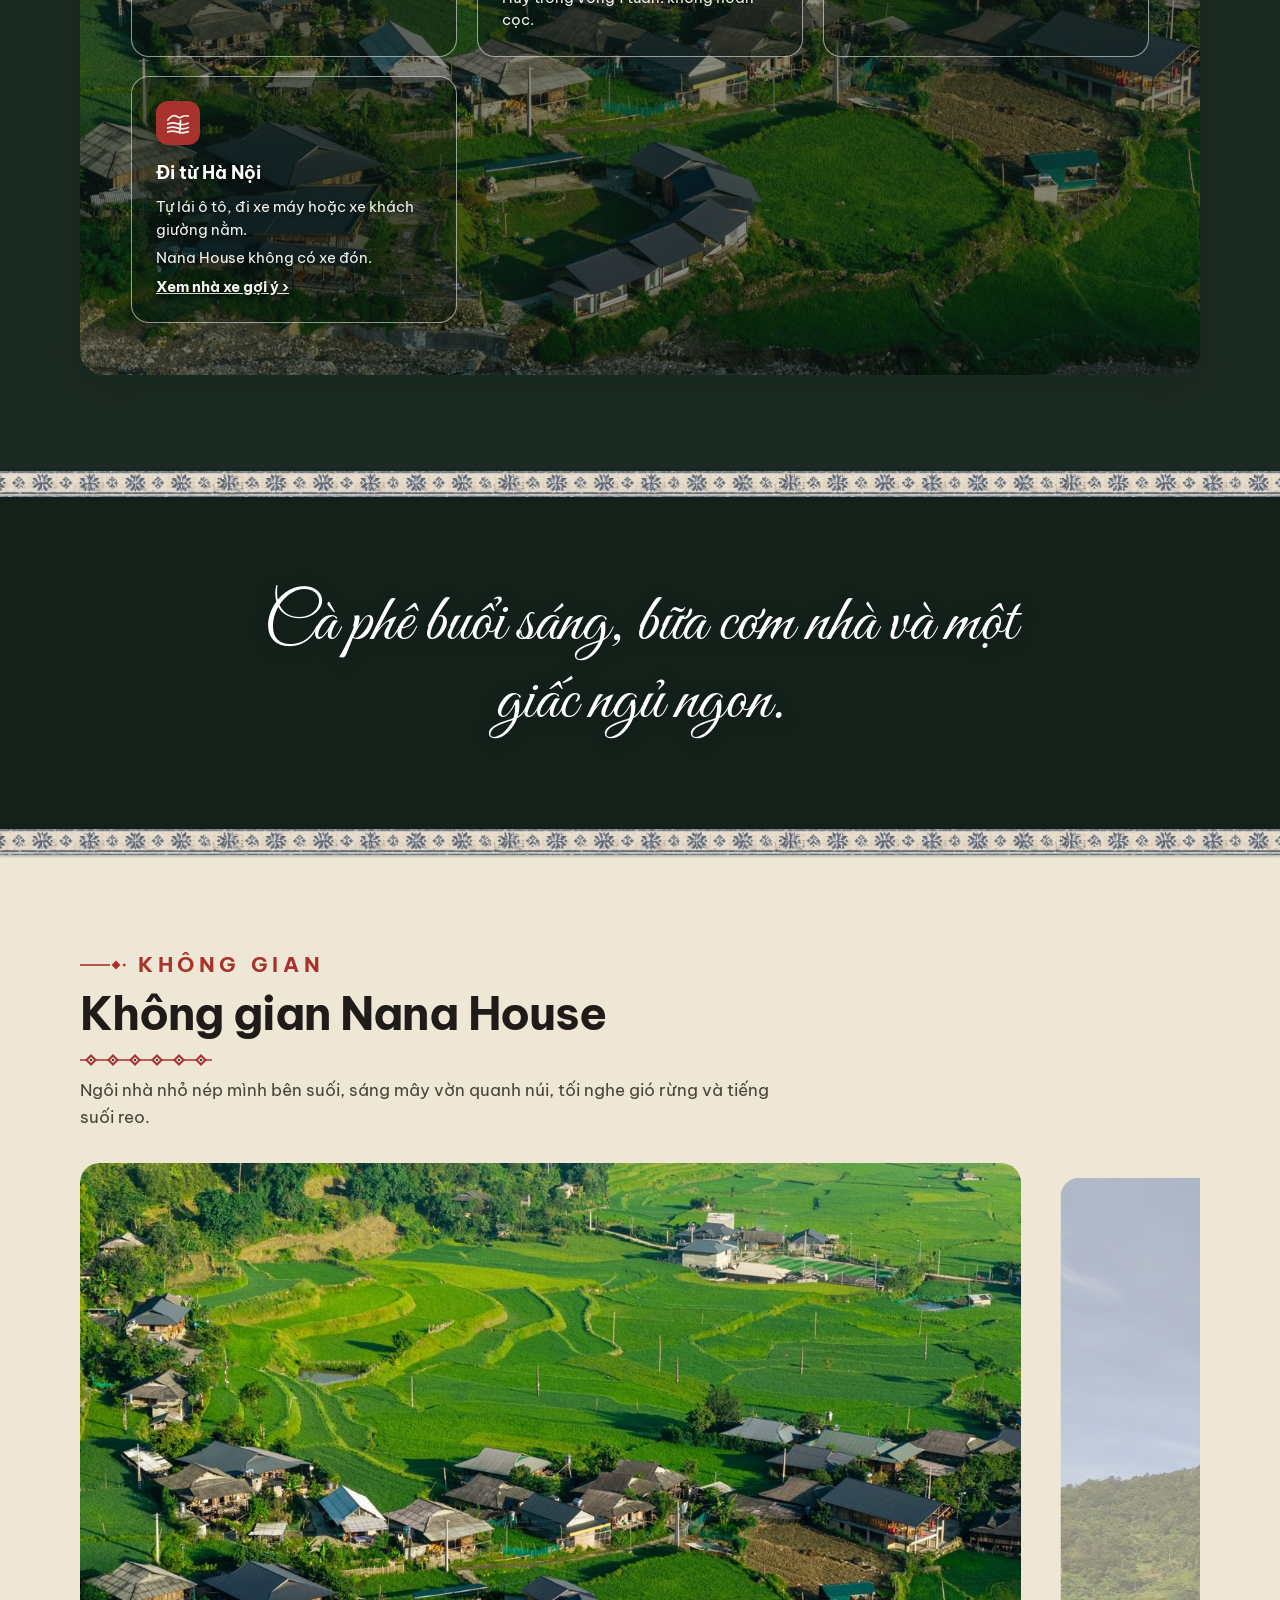
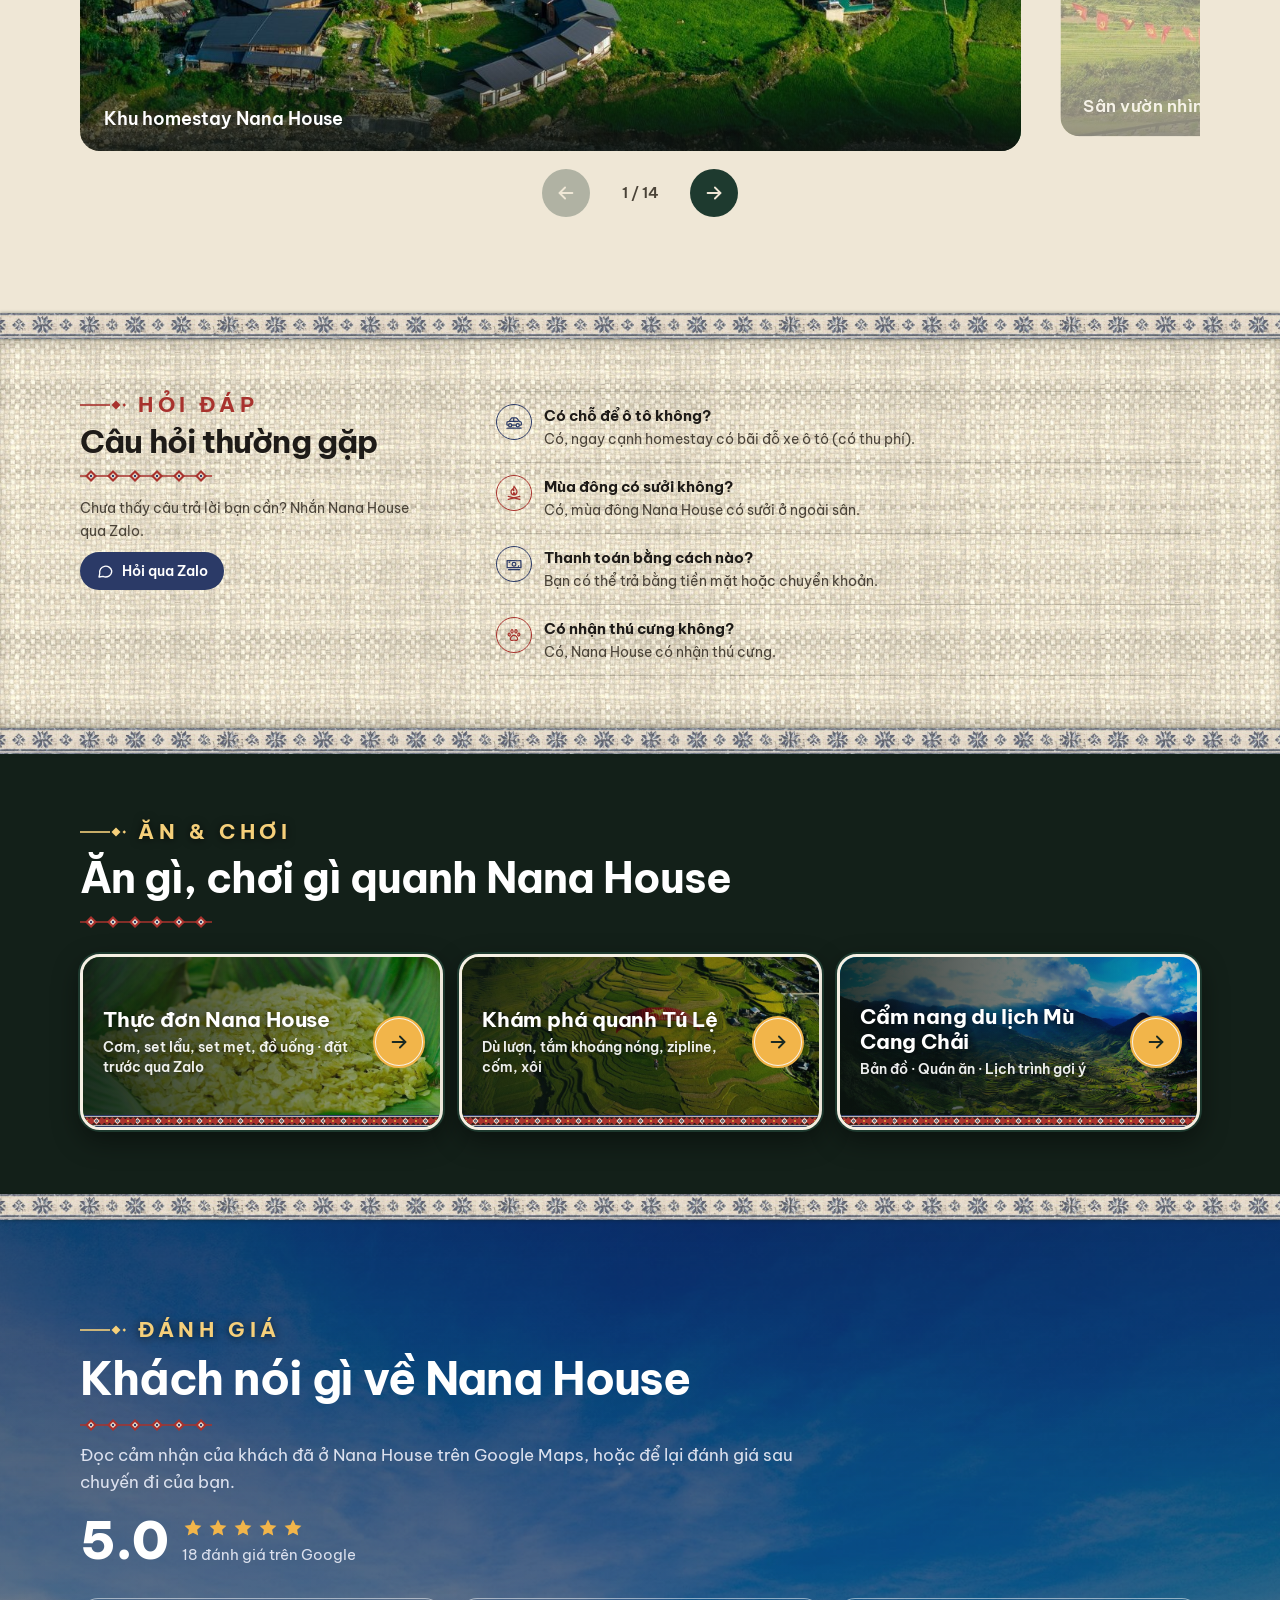
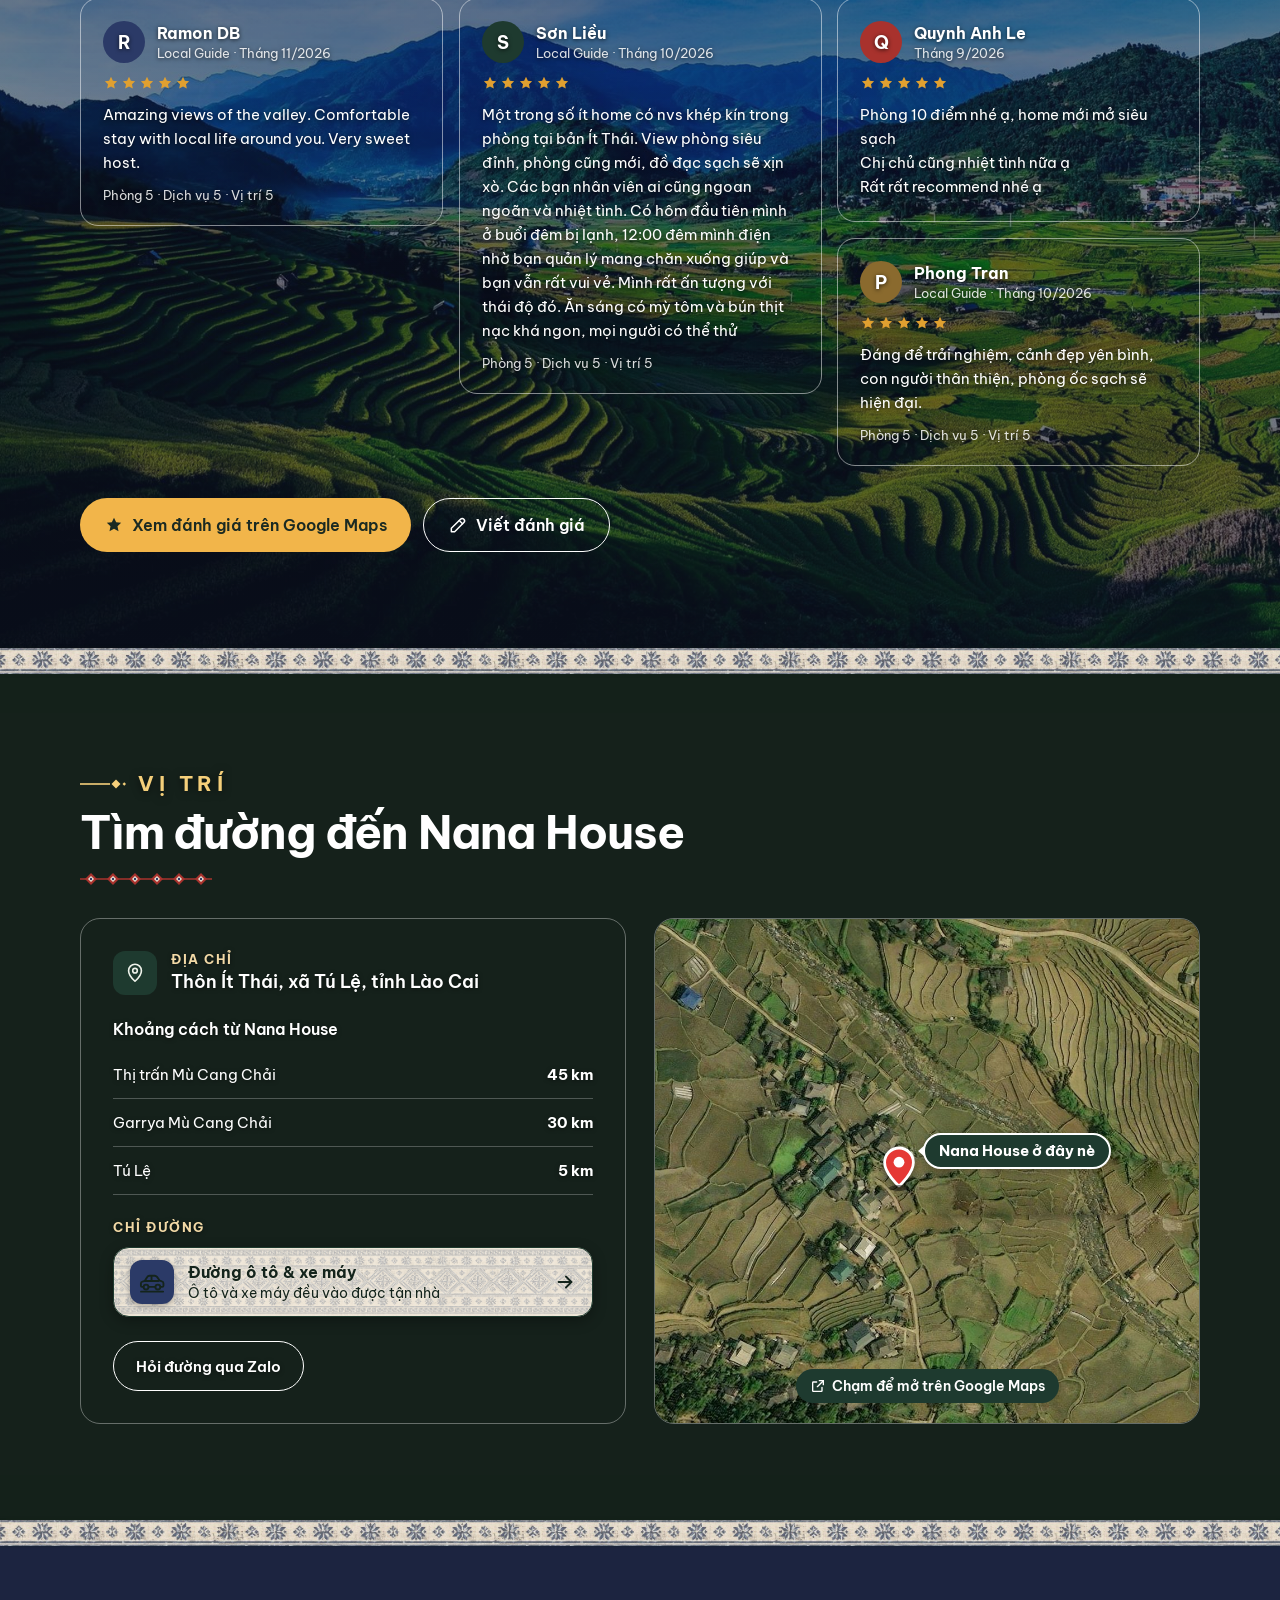
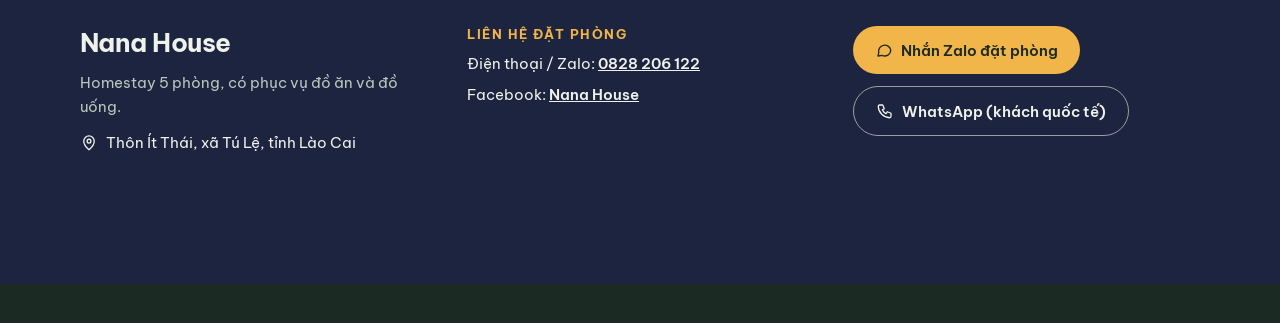
==== commit a3d4f8b7: "Về chúng tôi: bút chỉ viết chữ 1 lần mỗi lượt khách ghé web Co-Authored-By: Claude Opus 5.5 <noreply" ====
--- a/index.html
+++ b/index.html
@@ -864,6 +864,8 @@
   var paras = [].slice.call(box.querySelectorAll('p'));
   var lang = window.NH_LANG ? window.NH_LANG() : 'vi';
   if (lang !== 'vi' || !paras.length) return;
+  var SEEN = 'nh-about-written', seen = false;
+  try { seen = sessionStorage.getItem(SEEN) === '1'; } catch (e) {}
   var saved = paras.map(function (p) { return p.innerHTML; });
   var chars = [], pauses = [];
   box.classList.add('nh-write');
@@ -999,6 +1001,7 @@
   function loop() { if (!raf && visible) raf = requestAnimationFrame(frame); }
   function start() {
     if (state !== 'wait') return;
+    try { sessionStorage.setItem(SEEN, '1'); } catch (e) {}
     measure(); px = pos[0].x; py = pos[0].y - 30;
     pen.style.opacity = '1';
     setTimeout(function () { state = 'write'; t0 = 0; loop(); }, 450);
@@ -1009,15 +1012,17 @@
     if (state === 'rest') return;
     if (!e.detail || e.detail !== 'vi') rest(true);
   });
+  /* Chỉ viết 1 lần mỗi lượt khách ghé web: đi sang trang khác rồi quay lại trang chủ thì chữ hiện sẵn, bút nằm ở góc giấy. */
+  if (seen) rest(true);
   if ('IntersectionObserver' in window) {
-    var first = true;
+    var first = !seen;
     new IntersectionObserver(function (en) {
       en.forEach(function (x) {
         visible = x.isIntersecting;
         if (visible) { last = 0; if (first) { first = false; setTimeout(start, 500); } else loop(); }
       });
     }, { threshold: 0.05 }).observe(box);
-  } else start();
+  } else if (!seen) start();
 })();
 </script>
 <script>
--- a/css/header.css
+++ b/css/header.css
@@ -14,6 +14,11 @@
   text-shadow:0 0 2px #F6F0E4,0 0 3px #F6F0E4,0 0 6px #F6F0E4,1px 2px 0 rgba(20,36,28,.45),0 3px 8px rgba(20,36,28,.25)}
 .nh-head .nh-brand img{display:block;width:52px;height:52px;flex:none;border-radius:50%;border:2.5px solid #F6F0E4;box-sizing:border-box;
   box-shadow:0 0 0 2px #1E3A2F,0 4px 10px rgba(20,36,28,.45)}
+
+/* Chữ Nana House trên thanh menu: từng chữ lượn sóng (mọi trang) */
+.nh-brand-live .nh-brand-t{display:inline-flex;padding:2px 0;margin:-2px 0}
+.nh-brand-live .nh-brand-t span{display:inline-block;animation:nhLetterGlide 3.6s ease-in-out infinite;animation-delay:calc(var(--i) * .12s)}
+@keyframes nhLetterGlide{0%,100%{transform:translateY(0)}30%{transform:translateY(-3px) rotate(-2deg)}60%{transform:translateY(1px) rotate(1.5deg)}}
 
 .nh-head .nh-nav{display:flex;flex-wrap:wrap;justify-content:center;align-items:center;gap:6px}
 .nh-head .nh-nav a{display:inline-flex;align-items:center;min-height:38px;padding:0 11px;border-radius:999px;white-space:nowrap;
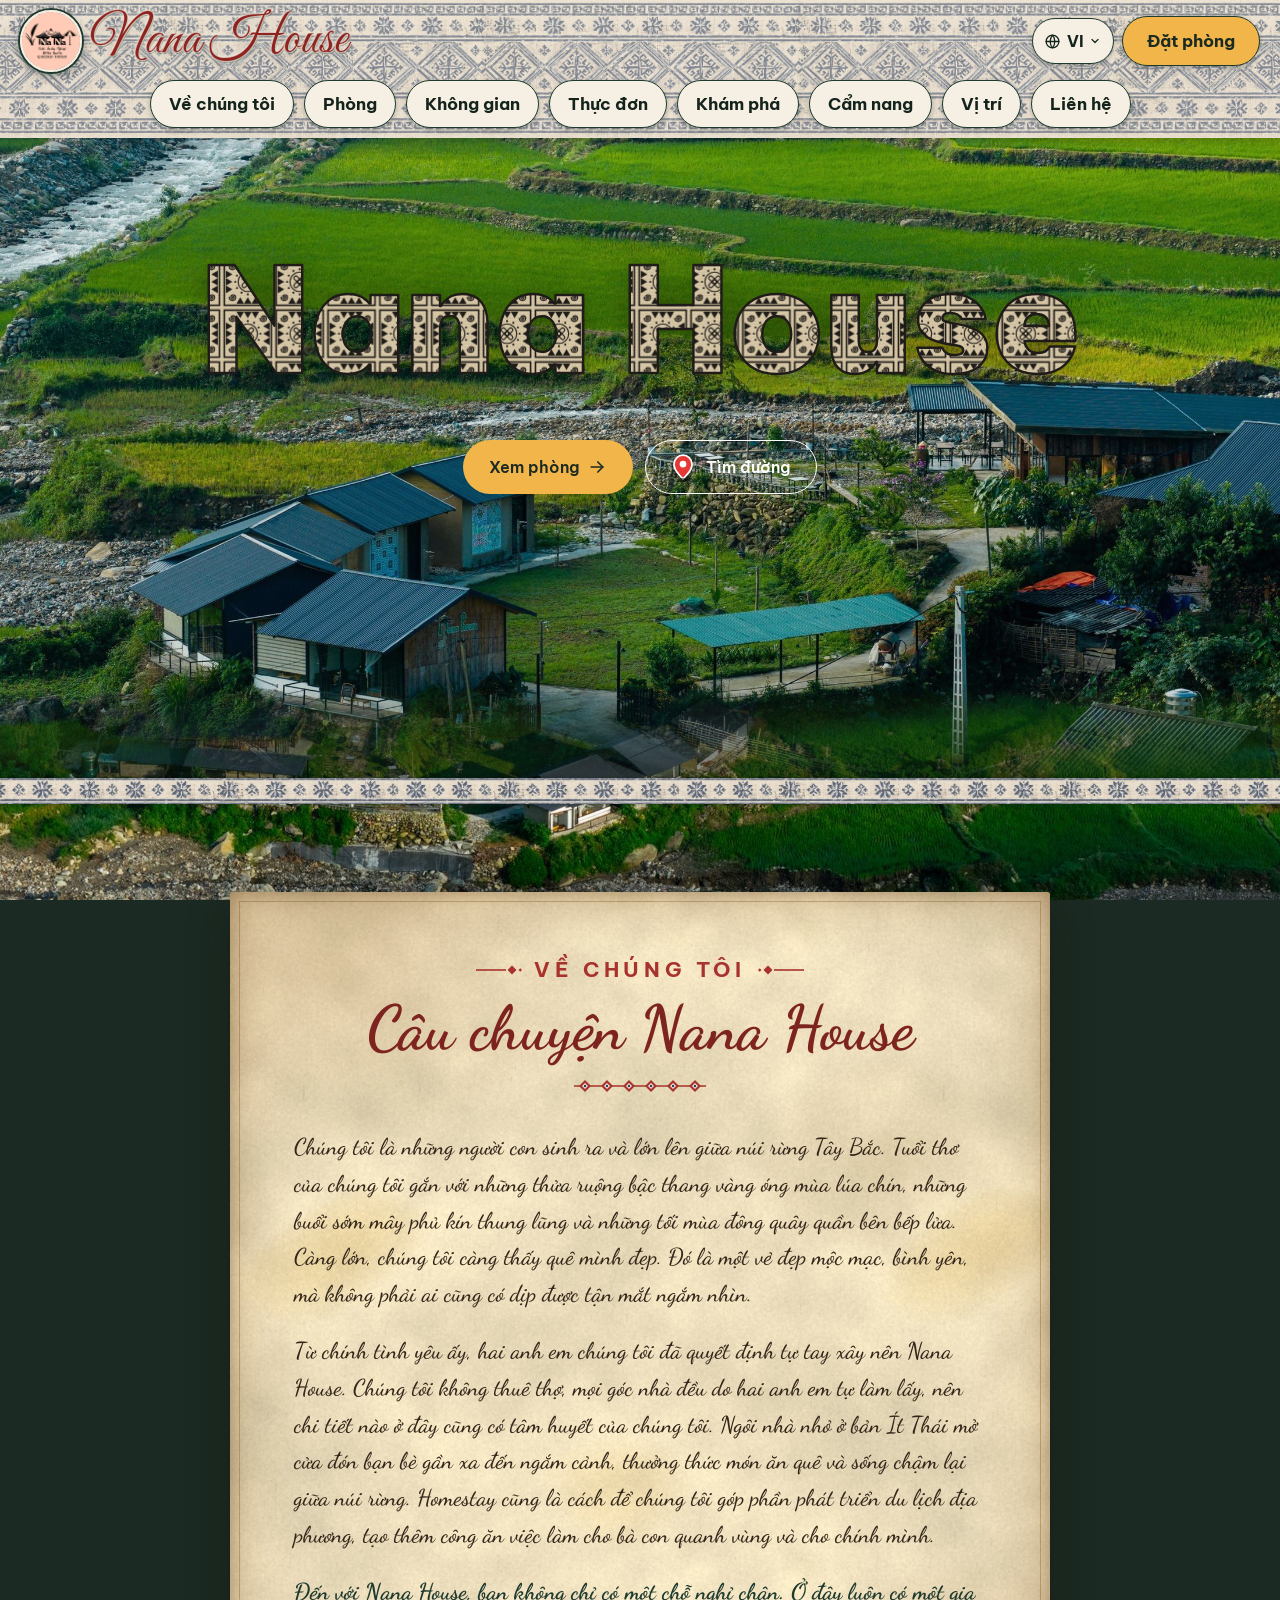
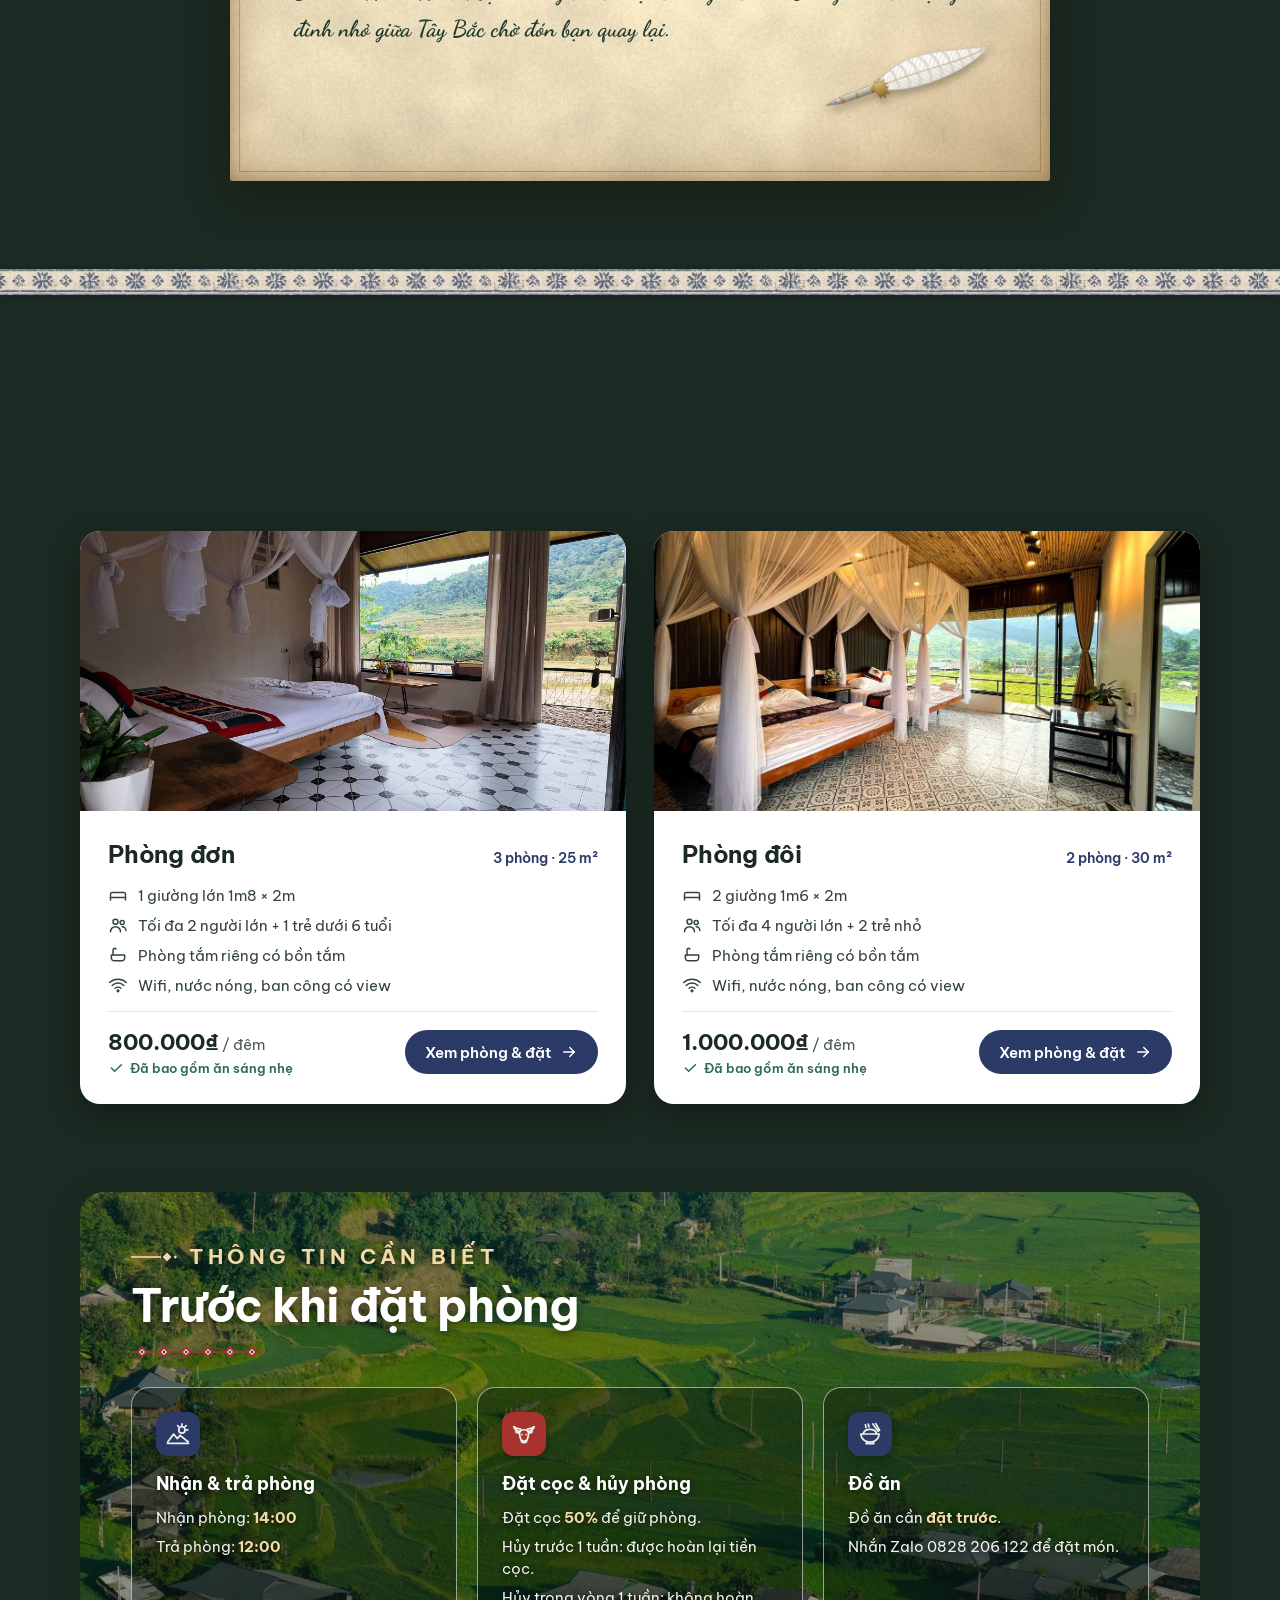
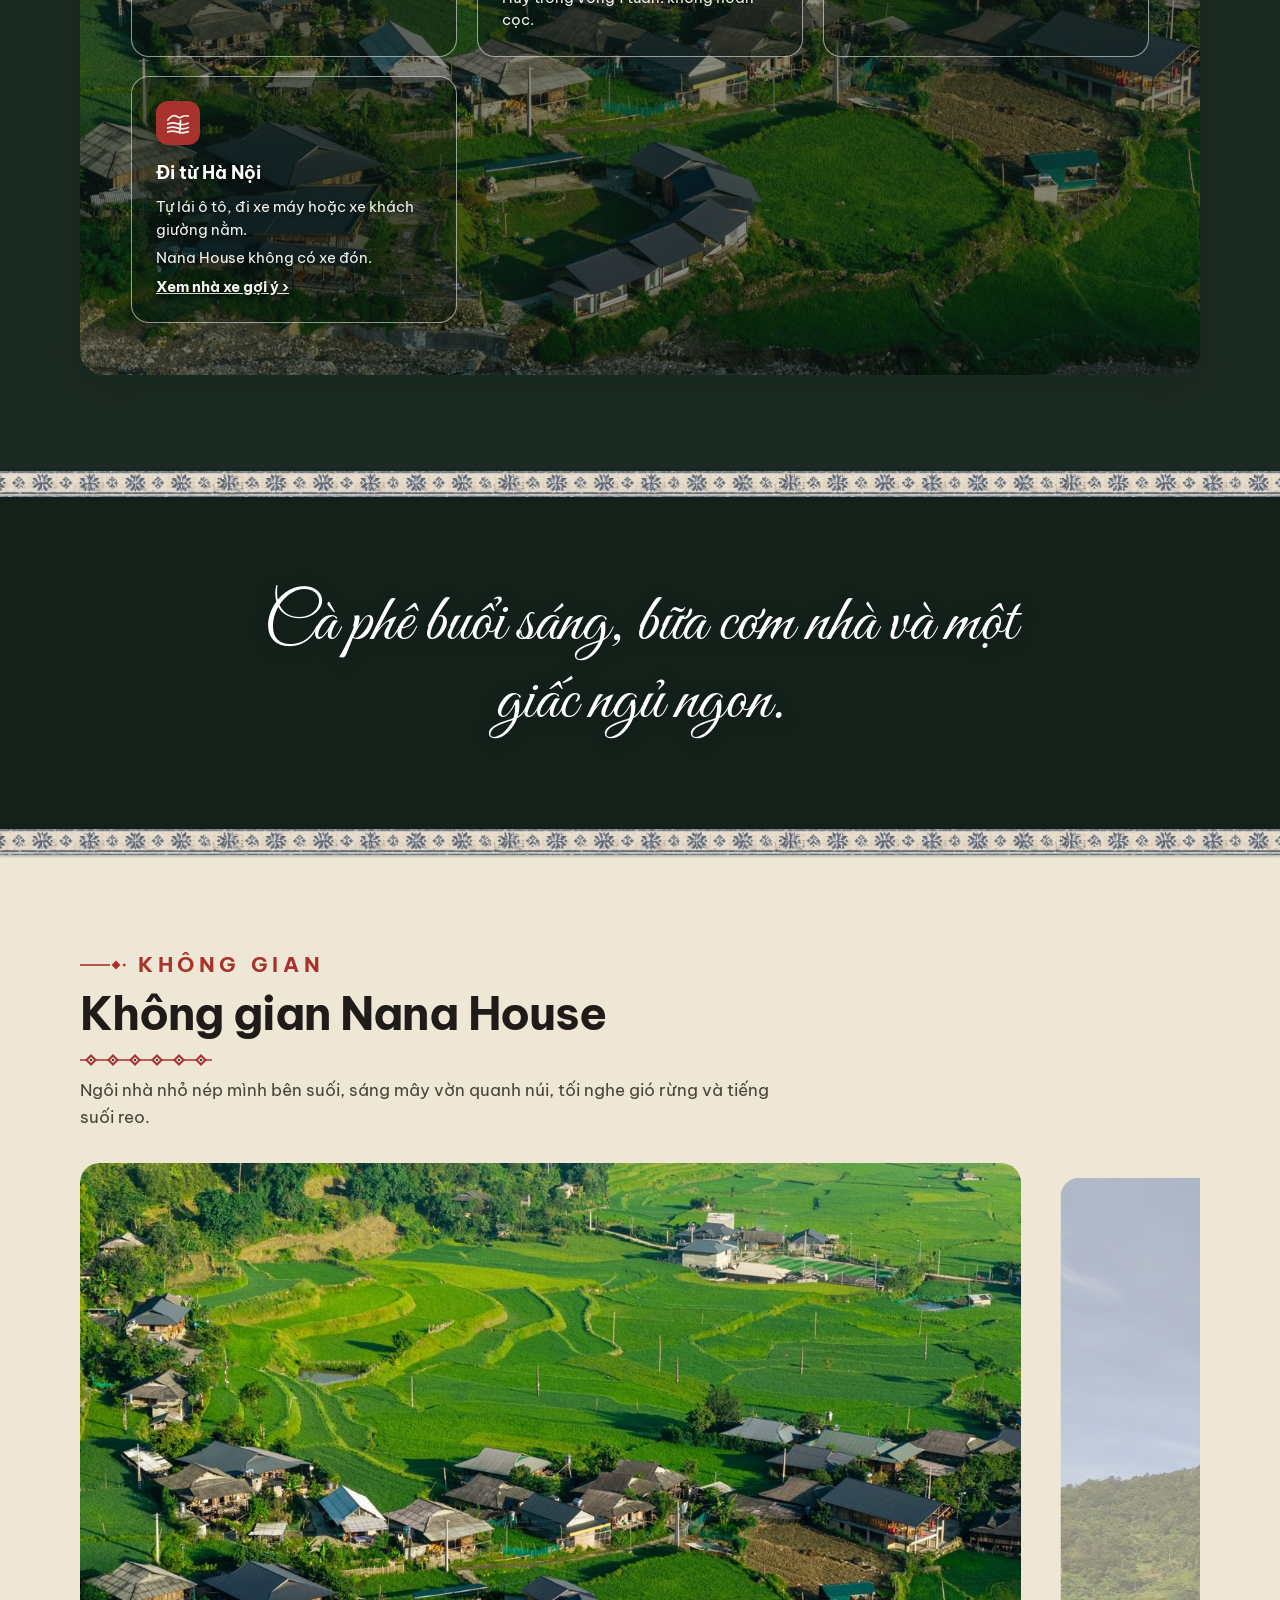
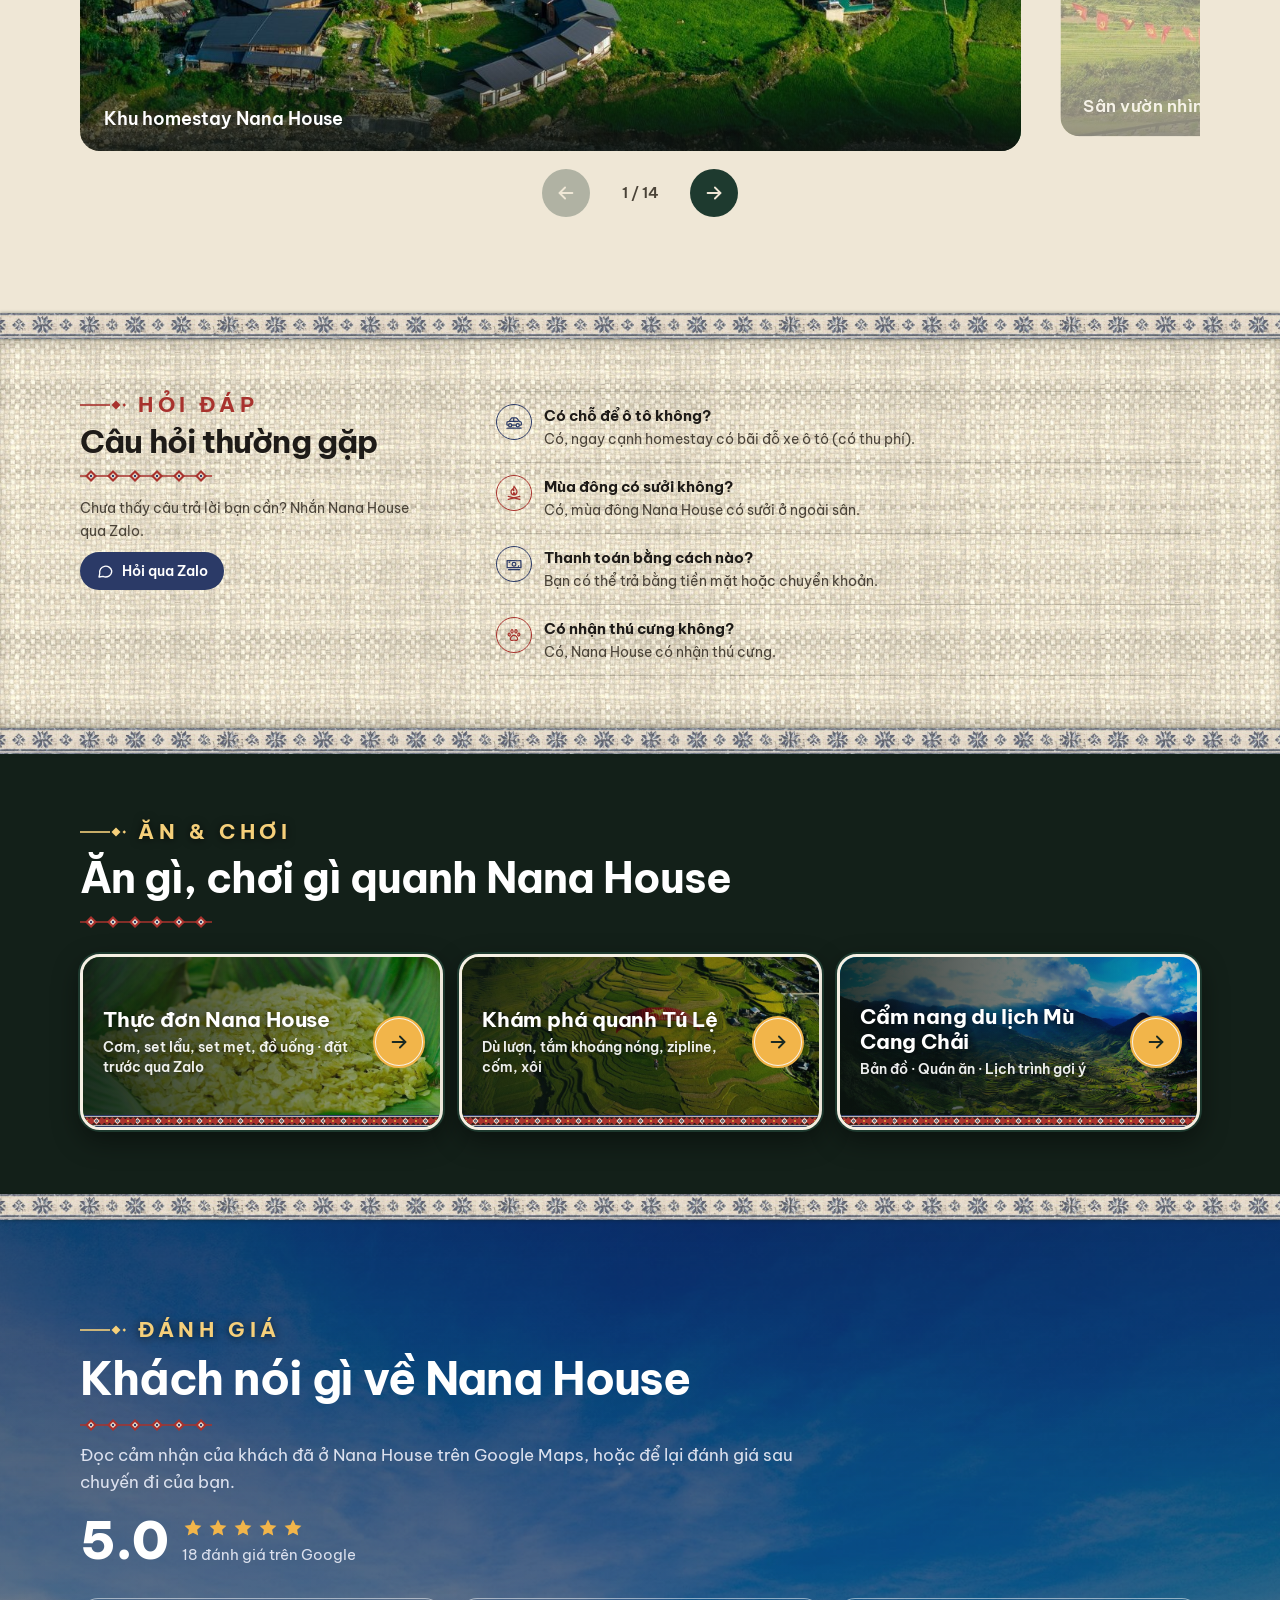
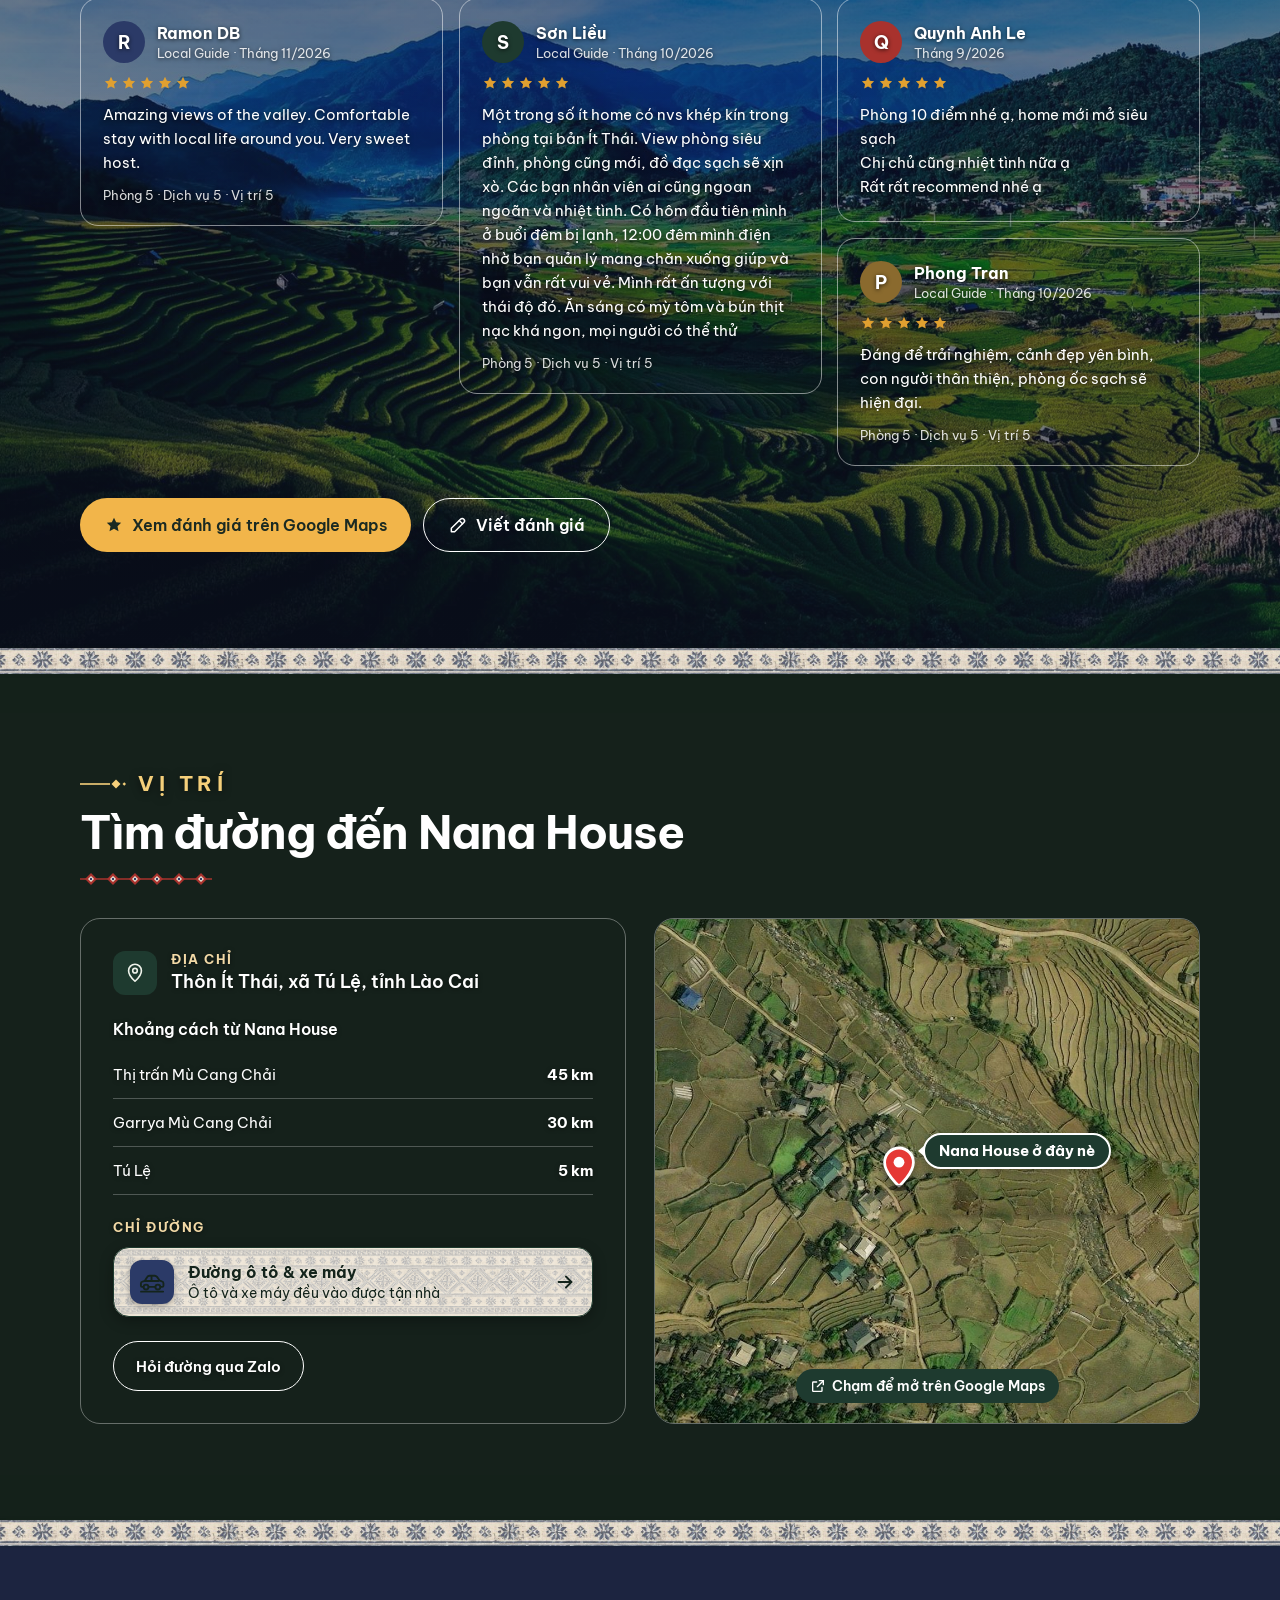
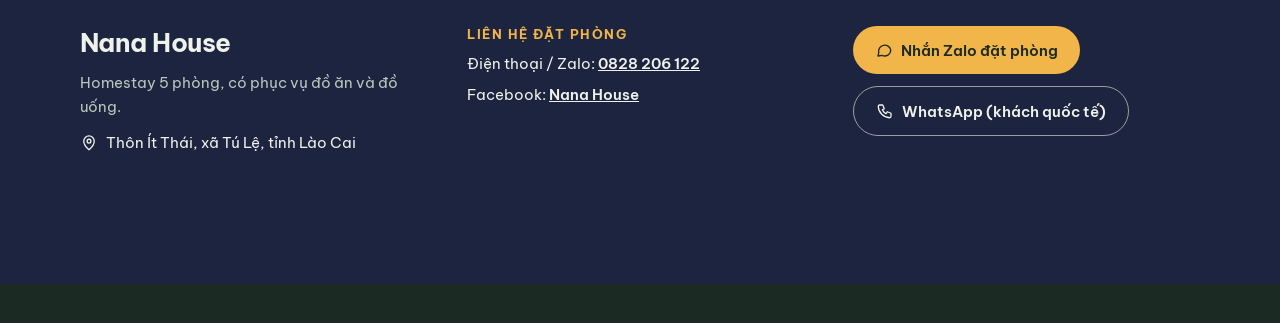
==== commit 6c8ac0c8: "Về chúng tôi: bỏ hiệu ứng bút viết, câu chuyện hiện ngay, bút lông vũ nằm ở góc Co-Authored-By: Clau" ====
--- a/index.html
+++ b/index.html
@@ -856,38 +856,11 @@
 </script>
 <script src="js/site.js"></script>
 <script>
-/* Về chúng tôi: một cây bút lông vũ (lông chim trắng, thân kim loại) viết dần câu chuyện, nhanh hơn tốc độ đọc một chút.
-   Phần lông luôn uốn lượn mềm mại; viết xong, bút lướt xuống đặt nằm ở góc dưới bên phải tờ giấy. */
+/* Về chúng tôi: cây bút lông vũ (lông chim trắng, thân kim loại) đặt nằm ở góc dưới bên phải tờ giấy, lông khẽ đung đưa */
 (function () {
   var box = document.querySelector('#about .nh-hand > div:last-child');
   if (!box || !window.requestAnimationFrame) return;
-  var paras = [].slice.call(box.querySelectorAll('p'));
-  var lang = window.NH_LANG ? window.NH_LANG() : 'vi';
-  if (lang !== 'vi' || !paras.length) return;
-  var SEEN = 'nh-about-written', seen = false;
-  try { seen = sessionStorage.getItem(SEEN) === '1'; } catch (e) {}
-  var saved = paras.map(function (p) { return p.innerHTML; });
-  var chars = [], pauses = [];
   box.classList.add('nh-write');
-  paras.forEach(function (p) {
-    var sp = p.querySelector('.vi'); if (!sp) return;
-    var t = sp.textContent.normalize ? sp.textContent.normalize('NFC') : sp.textContent;
-    sp.textContent = '';
-    var arr = Array.from ? Array.from(t) : t.split('');
-    arr.forEach(function (ch, i) {
-      var s = document.createElement('span'); s.className = 'nh-ch'; s.textContent = ch; sp.appendChild(s);
-      chars.push(s);
-      var pause = 0;
-      if (/[.!?…]/.test(ch)) pause = 0.32; else if (/[,;:]/.test(ch)) pause = 0.14;
-      if (i === arr.length - 1) pause = 0.6;
-      pauses.push(pause);
-    });
-  });
-  if (!chars.length) return;
-  var RATE = 24;                       /* chữ mỗi giây */
-  var tEnd = [], acc = 0;
-  for (var i = 0; i < chars.length; i++) { acc += 1 / RATE; tEnd.push(acc); acc += pauses[i]; }
-
   /* ---- cây bút ---- */
   var NS = 'http://www.w3.org/2000/svg';
   var pen = document.createElement('div'); pen.className = 'nh-pen'; pen.setAttribute('aria-hidden', 'true');
@@ -946,83 +919,26 @@
   }
   feather(0);
 
-  var pos = [];
-  function measure() {
-    pos = chars.map(function (c) {
-      return { x: c.offsetLeft, w: c.offsetWidth, y: c.offsetTop + c.offsetHeight * 0.8, sp: /\s/.test(c.textContent) };
-    });
+  /* chỗ đặt bút: góc dưới bên phải tờ giấy */
+  function place() {
+    pen.style.transform = 'translate(' + (box.clientWidth - 160) + 'px,' + (box.clientHeight - 12) + 'px) rotate(18deg)';
   }
-  /* chỗ đặt bút khi viết xong: góc dưới bên phải tờ giấy */
-  function restSpot() { return { x: box.clientWidth - 160, y: box.clientHeight - 12 }; }
-
-  var state = 'wait', t0 = 0, last = 0, k = 0, px = 0, py = 0, rot = 0, raf = 0, visible = true, clock = 0;
-  function rest(restore) {
-    for (var j = k; j < chars.length; j++) chars[j].classList.add('on');
-    k = chars.length;
-    if (state === 'wait') { var r0 = restSpot(); px = r0.x; py = r0.y; }
-    state = 'rest'; pen.style.opacity = '1';
-    if (restore) setTimeout(function () { paras.forEach(function (p, i) { p.innerHTML = saved[i]; }); }, 400);
-    loop();
+  place(); pen.style.opacity = '1';
+  window.addEventListener('resize', place);
+  if (window.ResizeObserver) new ResizeObserver(place).observe(box);
+  /* lông bút khẽ đung đưa khi tờ giấy đang hiện trên màn hình */
+  amp = 0.75;
+  var raf = 0, visible = false, clock = 0, last = 0;
+  function frame(now) {
+    raf = 0; if (!visible) return;
+    clock += last ? Math.min(0.05, (now - last) / 1000) : 0.016; last = now;
+    feather(clock); raf = requestAnimationFrame(frame);
   }
-  function frame(now) {
-    raf = 0;
-    if (!visible) return;
-    var dt = last ? Math.min(0.05, (now - last) / 1000) : 0.016; last = now; clock += dt;
-    var tx, ty, trot, a;
-    if (state === 'write') {
-      if (!t0) t0 = now;
-      var el = (now - t0) / 1000;
-      while (k < chars.length && tEnd[k] <= el) { chars[k].classList.add('on'); k++; }
-      if (k >= chars.length) { rest(true); return; }
-      var start = k ? tEnd[k - 1] + pauses[k - 1] : 0;
-      var f = Math.max(0, Math.min(1, (el - start) / (tEnd[k] - start)));
-      var p = pos[k];
-      tx = p.x + p.w * f; ty = p.y;
-      if (p.sp) ty -= 4;                                 /* nhấc bút giữa các chữ */
-      if (el < start) ty -= 6;                           /* dừng ở dấu câu */
-      a = Math.min(1, dt * 16);
-      if (Math.abs(ty - py) > 20) a = Math.min(1, dt * 9);
-      trot = Math.sin(clock * 8.5) * 4 + Math.sin(clock * 3.1) * 2;
-      ty += Math.sin(clock * 21) * 1.1;
-      amp += (1 - amp) * dt * 2;
-    } else if (state === 'wait') {                       /* chờ bắt đầu viết: giữ bút yên, lông vẫn uốn lượn */
-      tx = px; ty = py; trot = rot; a = 1;
-    } else {                                             /* đặt bút nằm ở góc giấy */
-      var r = restSpot();
-      tx = r.x; ty = r.y; trot = 18 + Math.sin(clock * 1.3) * 1.2;
-      a = Math.min(1, dt * 2.6);
-      amp += (0.75 - amp) * dt * 1.5;
-    }
-    px += (tx - px) * a; py += (ty - py) * a; rot += (trot - rot) * Math.min(1, dt * (state === 'write' ? 20 : 2.6));
-    pen.style.transform = 'translate(' + px.toFixed(1) + 'px,' + py.toFixed(1) + 'px) rotate(' + rot.toFixed(2) + 'deg)';
-    feather(clock);
-    loop();
+  if ('IntersectionObserver' in window) {
+    new IntersectionObserver(function (en) {
+      en.forEach(function (x) { visible = x.isIntersecting; if (visible && !raf) { last = 0; raf = requestAnimationFrame(frame); } });
+    }, { threshold: 0.05 }).observe(box);
   }
-  function loop() { if (!raf && visible) raf = requestAnimationFrame(frame); }
-  function start() {
-    if (state !== 'wait') return;
-    try { sessionStorage.setItem(SEEN, '1'); } catch (e) {}
-    measure(); px = pos[0].x; py = pos[0].y - 30;
-    pen.style.opacity = '1';
-    setTimeout(function () { state = 'write'; t0 = 0; loop(); }, 450);
-    loop();
-  }
-  window.addEventListener('resize', function () { if (state === 'write') measure(); });
-  document.addEventListener('nh-lang', function (e) {
-    if (state === 'rest') return;
-    if (!e.detail || e.detail !== 'vi') rest(true);
-  });
-  /* Chỉ viết 1 lần mỗi lượt khách ghé web: đi sang trang khác rồi quay lại trang chủ thì chữ hiện sẵn, bút nằm ở góc giấy. */
-  if (seen) rest(true);
-  if ('IntersectionObserver' in window) {
-    var first = !seen;
-    new IntersectionObserver(function (en) {
-      en.forEach(function (x) {
-        visible = x.isIntersecting;
-        if (visible) { last = 0; if (first) { first = false; setTimeout(start, 500); } else loop(); }
-      });
-    }, { threshold: 0.05 }).observe(box);
-  } else if (!seen) start();
 })();
 </script>
 <script>
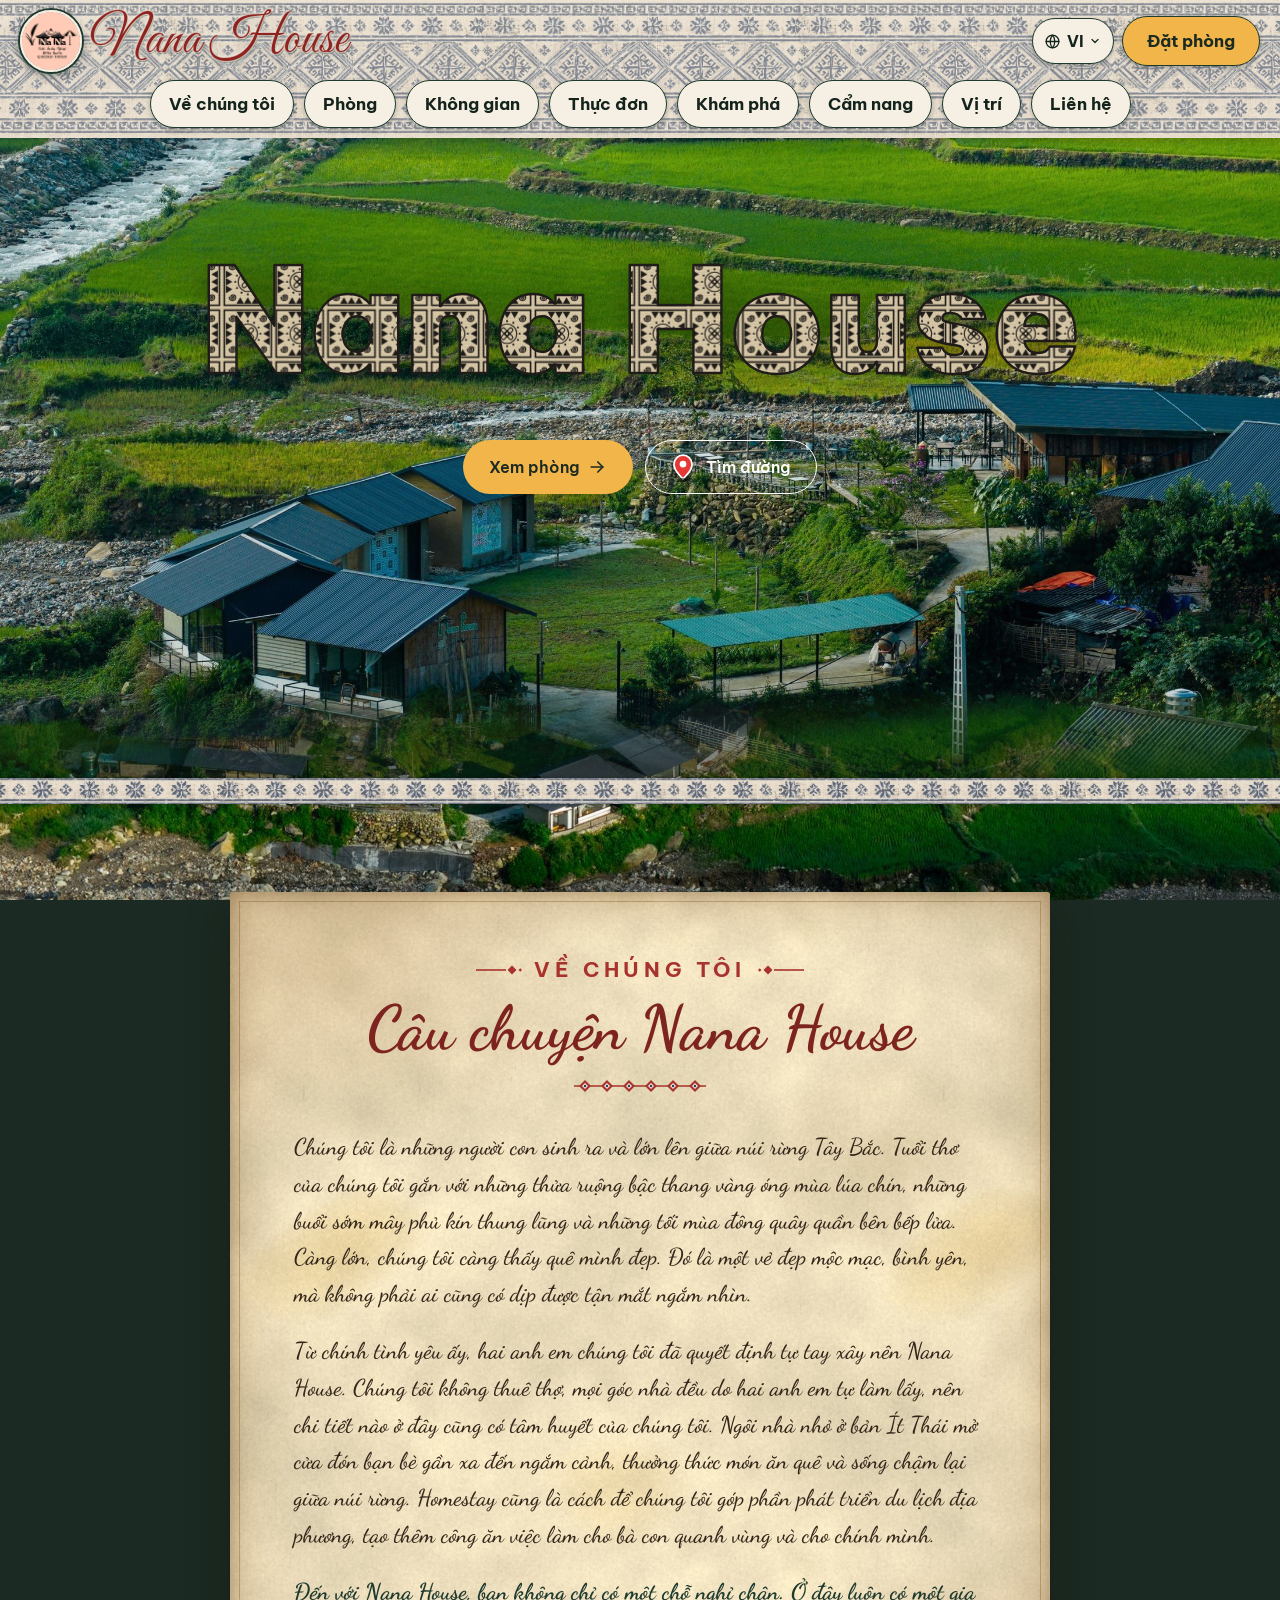
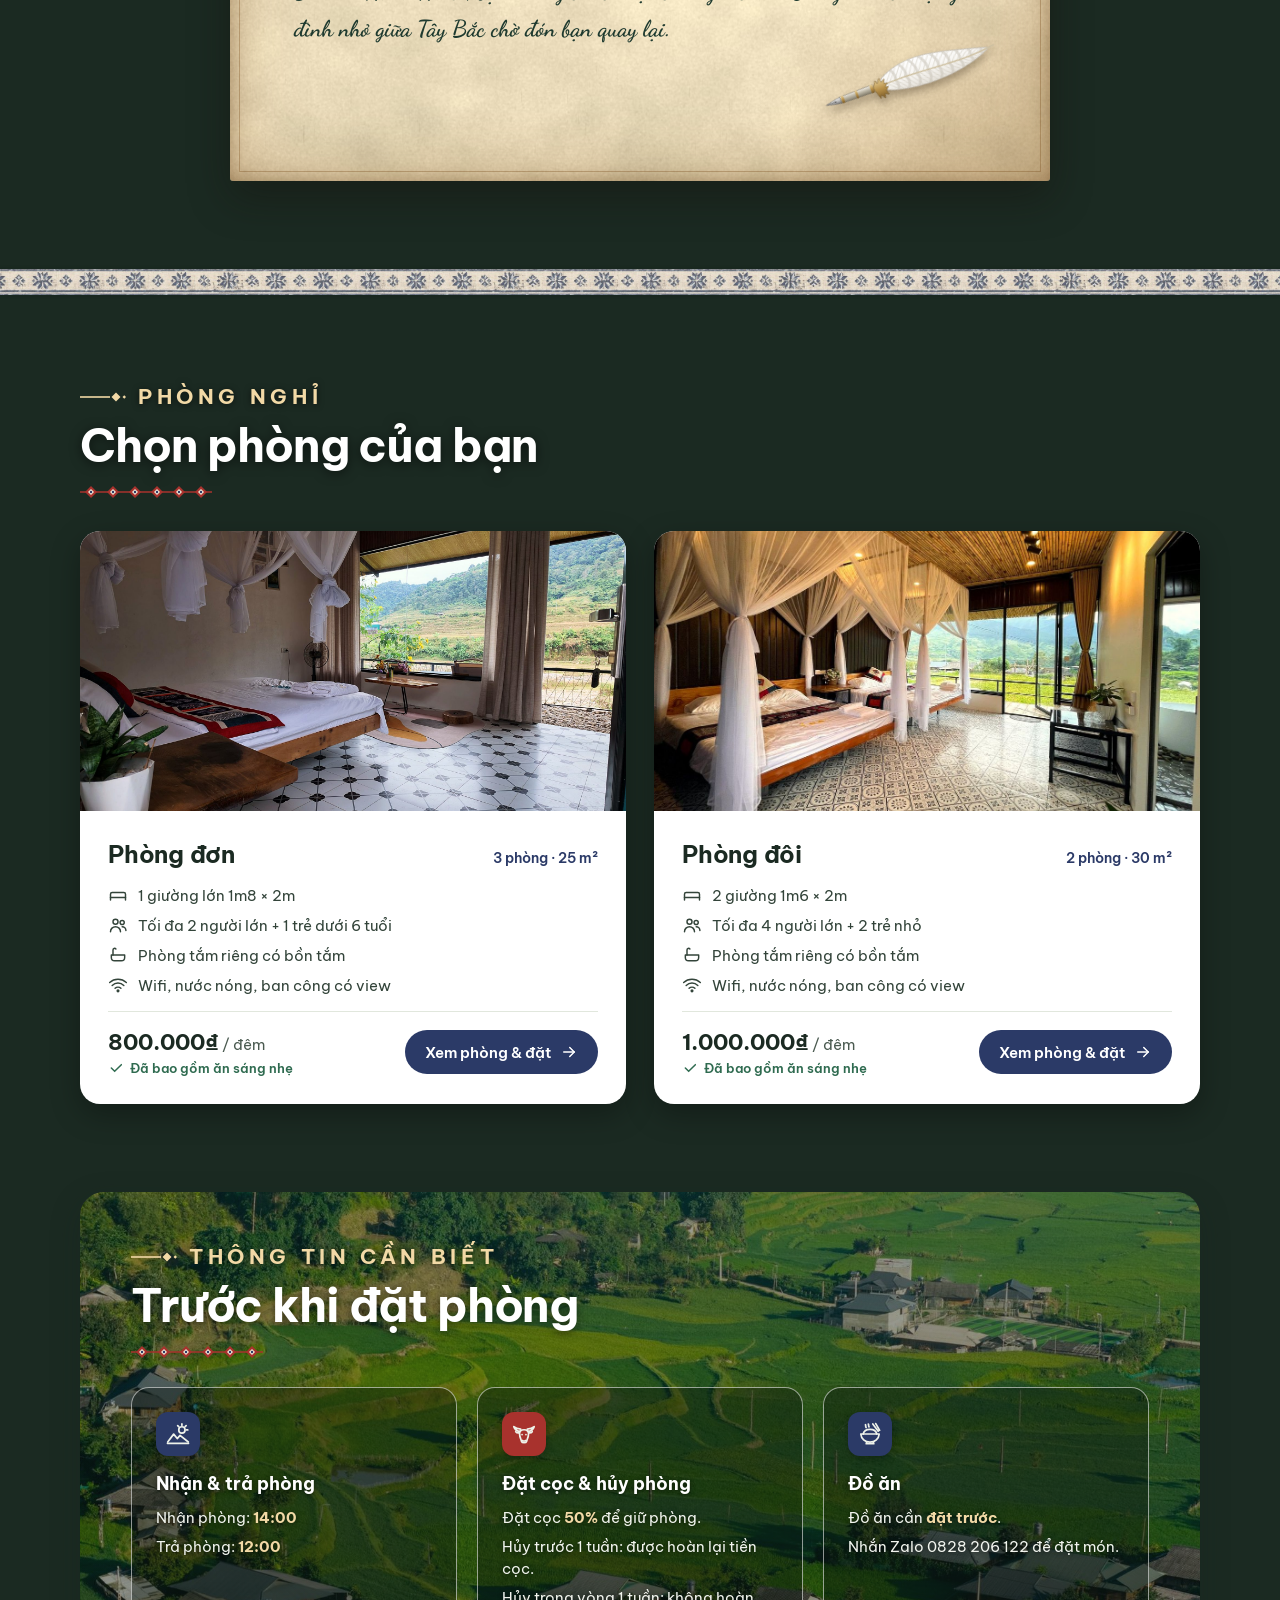
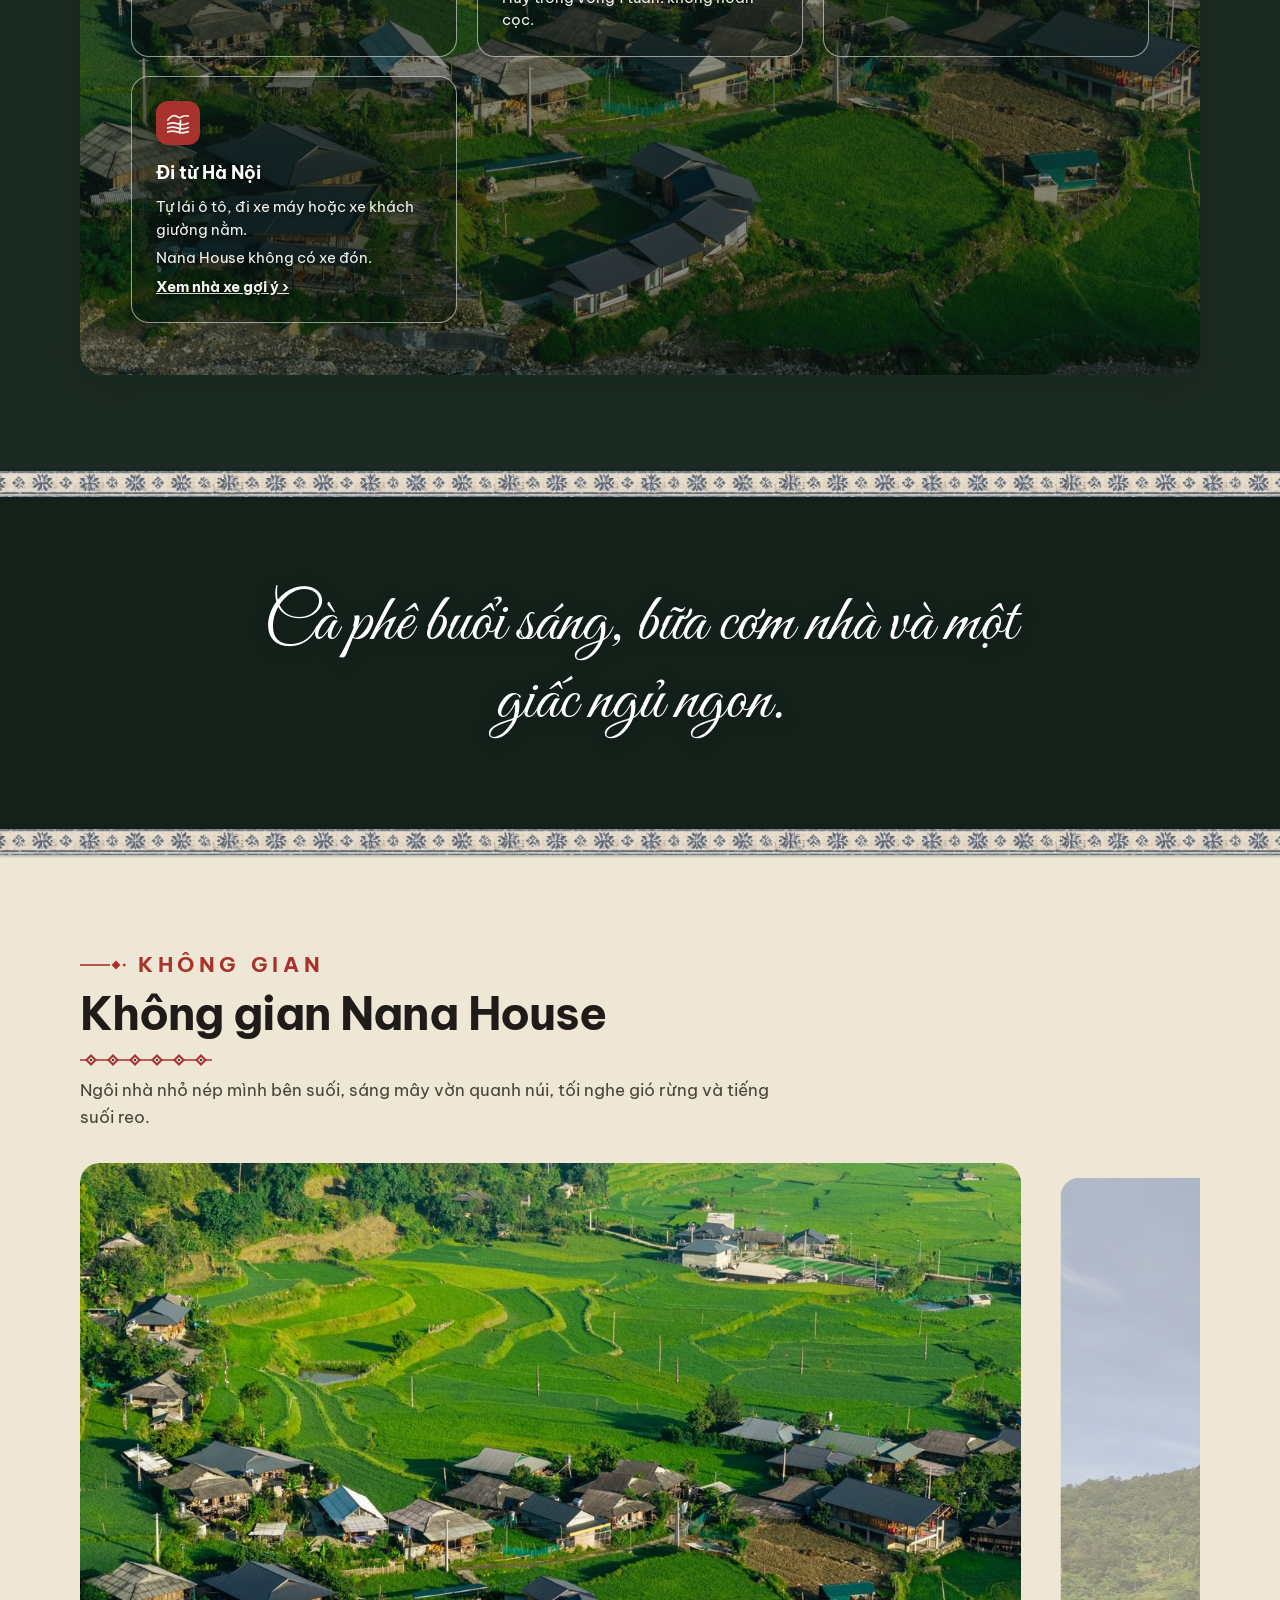
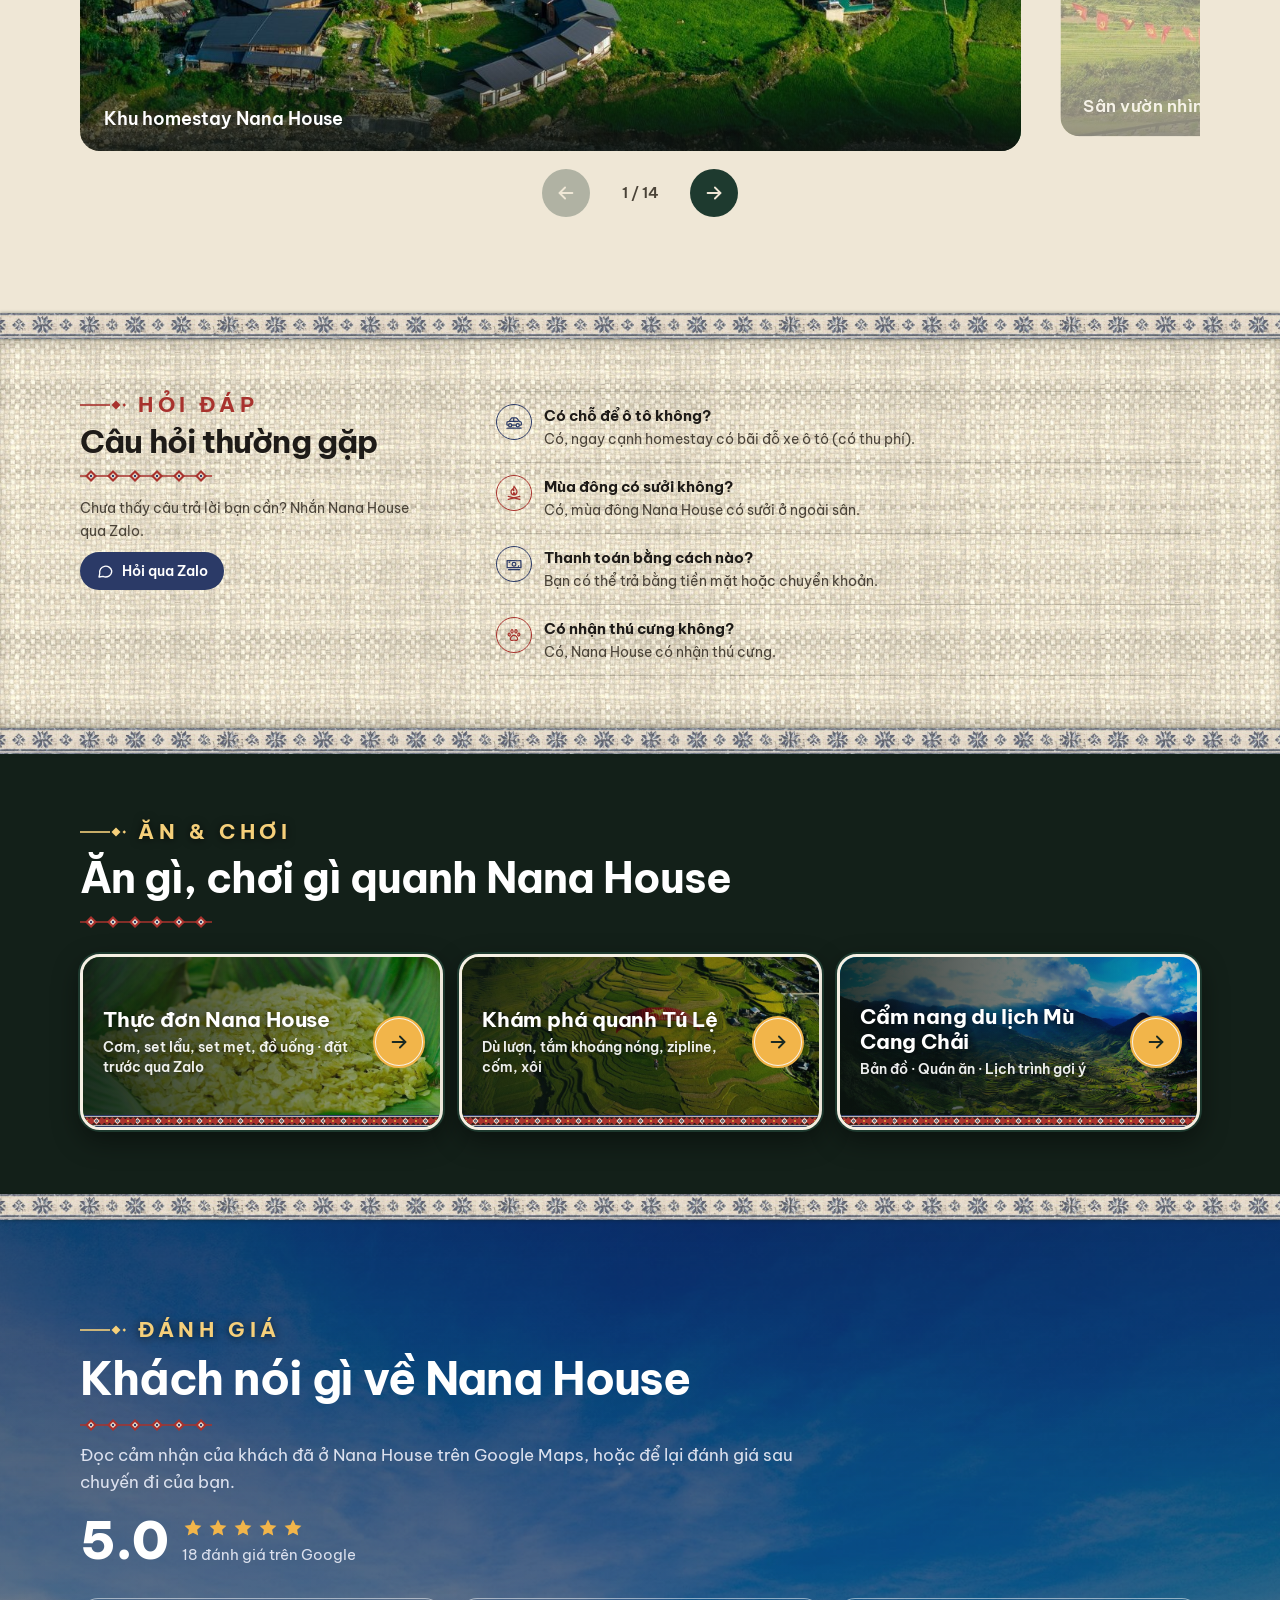
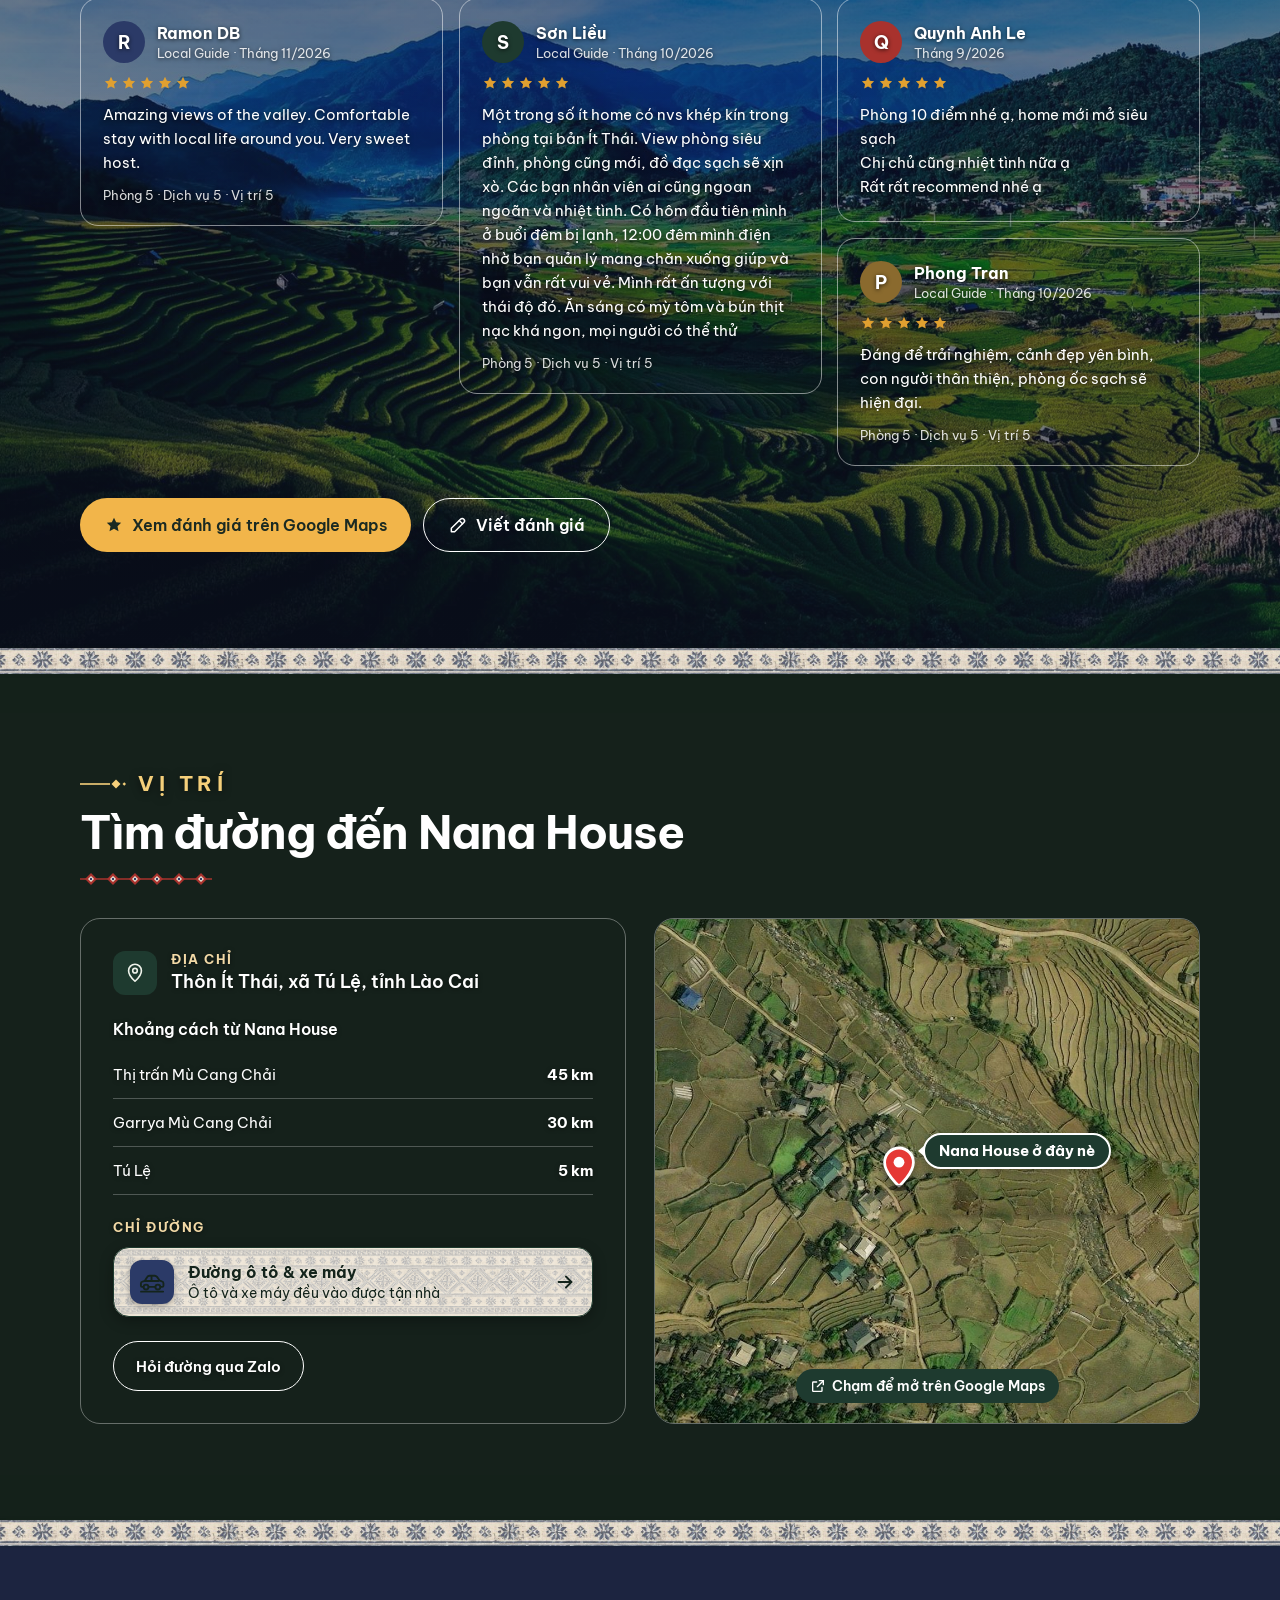
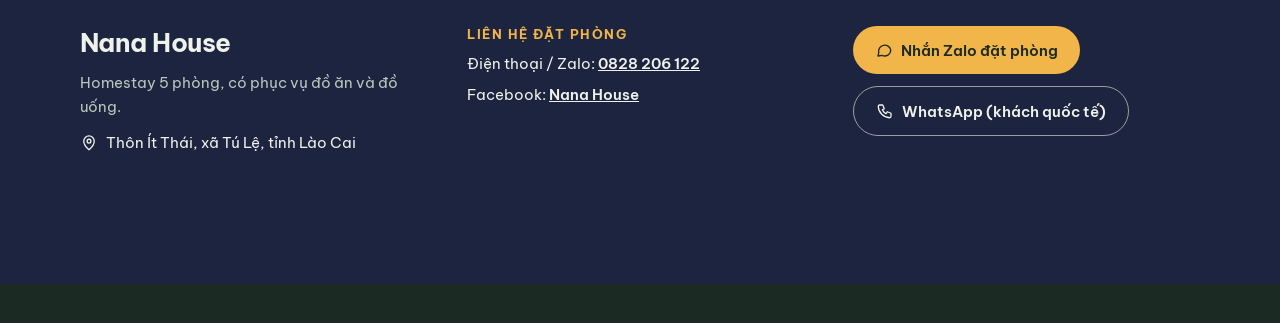
==== commit 07869baa: "Thêm trang quản trị (quan-tri.html) để tự sửa giá phòng và thực đơn - Trang quan-tri.html: đăng nhập" ====
--- a/index.html
+++ b/index.html
@@ -398,7 +398,7 @@
 </ul>
 <div style="margin-top: auto; padding-top: 16px; border-top: 1px solid #E1E7DD; display: flex; align-items: center; justify-content: space-between; gap: 12px; flex-wrap: wrap">
 <div style="display: flex; flex-direction: column; gap: 4px">
-<p style="margin: 0; font-size: 15px; color: #4A5A50"><strong style="font-size: 22px; color: #1B2A22">800.000₫</strong><span class="vi"> / đêm</span><span class="en"> / night</span></p>
+<p style="margin: 0; font-size: 15px; color: #4A5A50"><strong data-nh-gia="don" style="font-size: 22px; color: #1B2A22">800.000₫</strong><span class="vi"> / đêm</span><span class="en"> / night</span></p>
 <p style="margin: 0; display: flex; align-items: center; gap: 6px; font-size: 13px; font-weight: 600; color: #2F6B50"><svg width="16" height="16" viewBox="0 0 24 24" fill="none" stroke="currentColor" stroke-width="2.25" stroke-linecap="round" stroke-linejoin="round" aria-hidden="true"><path d="M5 12l5 5L20 7"></path></svg><span class="vi">Đã bao gồm ăn sáng nhẹ</span><span class="en">Light breakfast included</span></p>
 </div>
 <a href="phong-don.html" class="nh-room-go" style="display: inline-flex; align-items: center; min-height: 44px; padding: 0 20px; border-radius: 999px; background: #2B3A67; color: #FFFFFF; text-decoration: none; font-size: 15px; font-weight: 600; gap: 8px"><span class="vi">Xem phòng &amp; đặt</span><span class="en">View &amp; book</span><svg width="18" height="18" viewBox="0 0 24 24" fill="none" stroke="currentColor" stroke-width="2" stroke-linecap="round" stroke-linejoin="round" aria-hidden="true"><path d="M5 12h14"></path><path d="M13 6l6 6-6 6"></path></svg></a>
@@ -421,7 +421,7 @@
 </ul>
 <div style="margin-top: auto; padding-top: 16px; border-top: 1px solid #E1E7DD; display: flex; align-items: center; justify-content: space-between; gap: 12px; flex-wrap: wrap">
 <div style="display: flex; flex-direction: column; gap: 4px">
-<p style="margin: 0; font-size: 15px; color: #4A5A50"><strong style="font-size: 22px; color: #1B2A22">1.000.000₫</strong><span class="vi"> / đêm</span><span class="en"> / night</span></p>
+<p style="margin: 0; font-size: 15px; color: #4A5A50"><strong data-nh-gia="doi" style="font-size: 22px; color: #1B2A22">1.000.000₫</strong><span class="vi"> / đêm</span><span class="en"> / night</span></p>
 <p style="margin: 0; display: flex; align-items: center; gap: 6px; font-size: 13px; font-weight: 600; color: #2F6B50"><svg width="16" height="16" viewBox="0 0 24 24" fill="none" stroke="currentColor" stroke-width="2.25" stroke-linecap="round" stroke-linejoin="round" aria-hidden="true"><path d="M5 12l5 5L20 7"></path></svg><span class="vi">Đã bao gồm ăn sáng nhẹ</span><span class="en">Light breakfast included</span></p>
 </div>
 <a href="phong-doi.html" class="nh-room-go" style="display: inline-flex; align-items: center; min-height: 44px; padding: 0 20px; border-radius: 999px; background: #2B3A67; color: #FFFFFF; text-decoration: none; font-size: 15px; font-weight: 600; gap: 8px"><span class="vi">Xem phòng &amp; đặt</span><span class="en">View &amp; book</span><svg width="18" height="18" viewBox="0 0 24 24" fill="none" stroke="currentColor" stroke-width="2" stroke-linecap="round" stroke-linejoin="round" aria-hidden="true"><path d="M5 12h14"></path><path d="M13 6l6 6-6 6"></path></svg></a>
